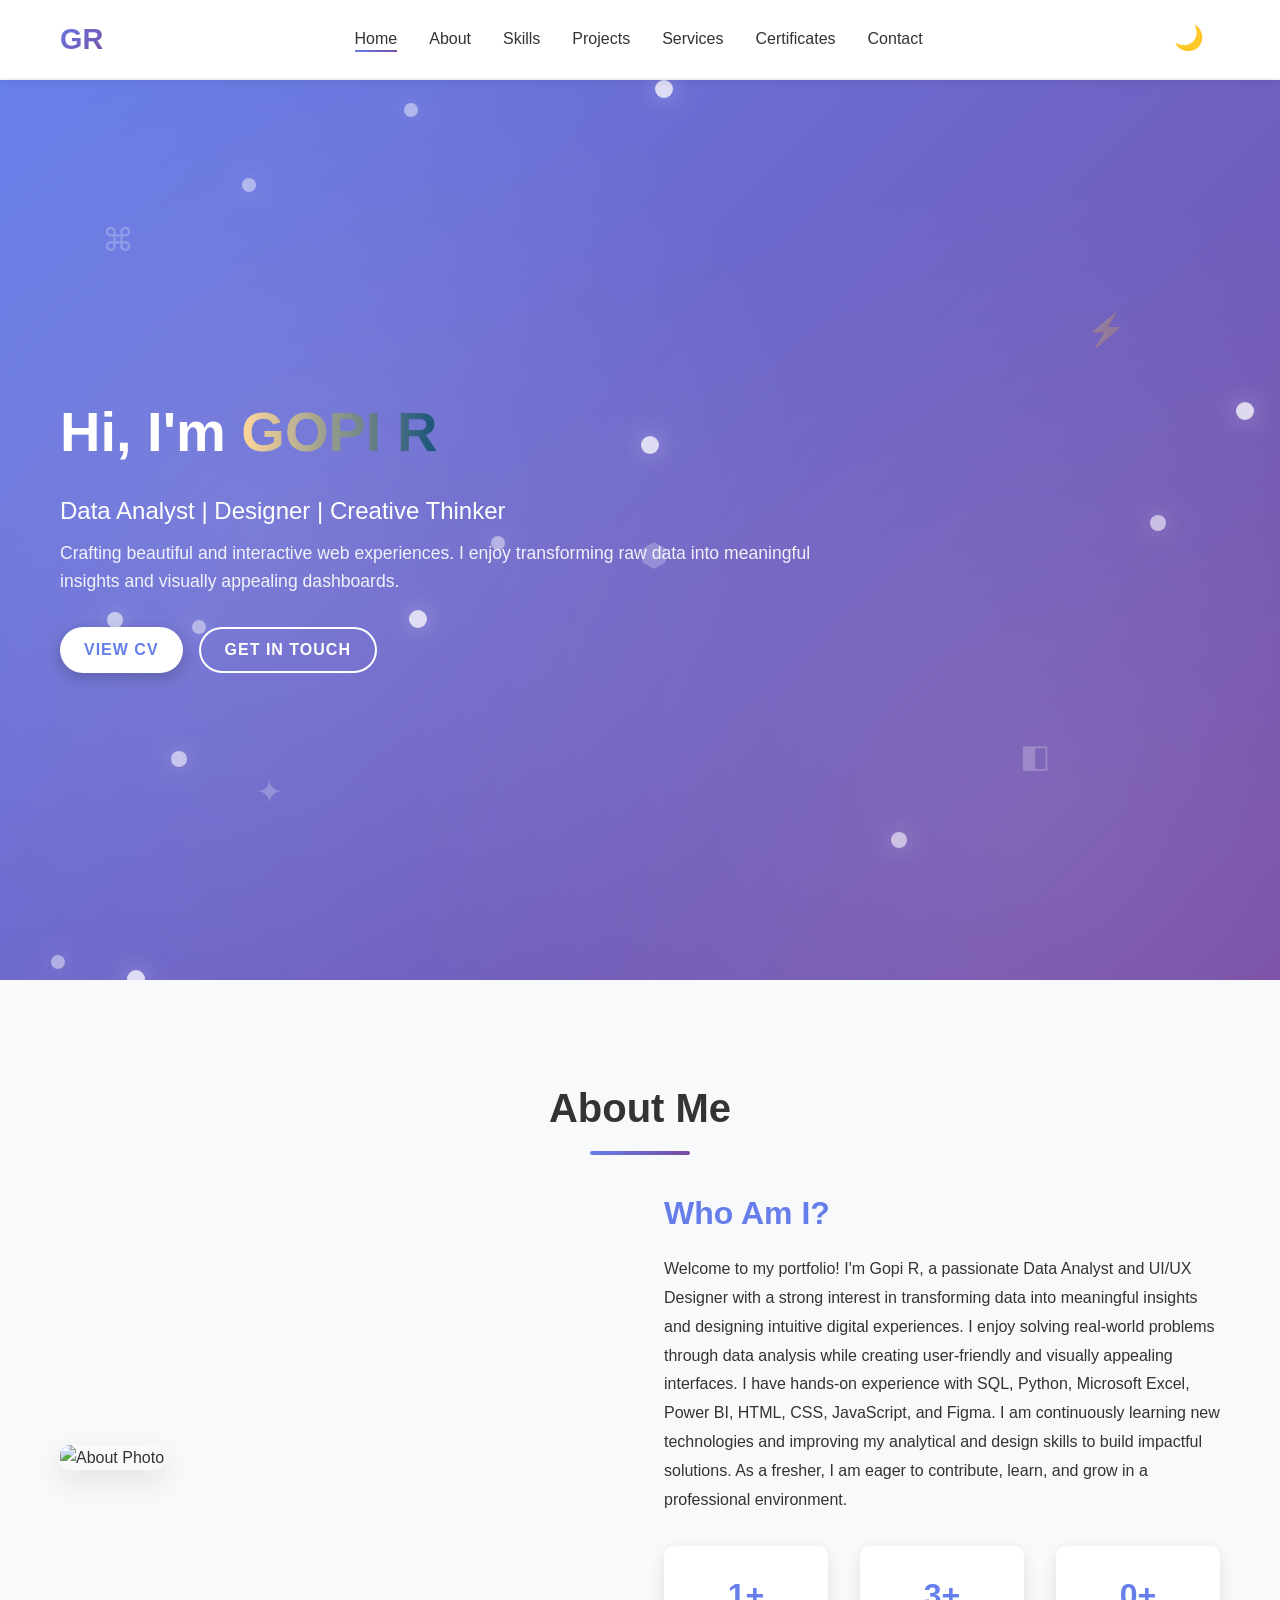
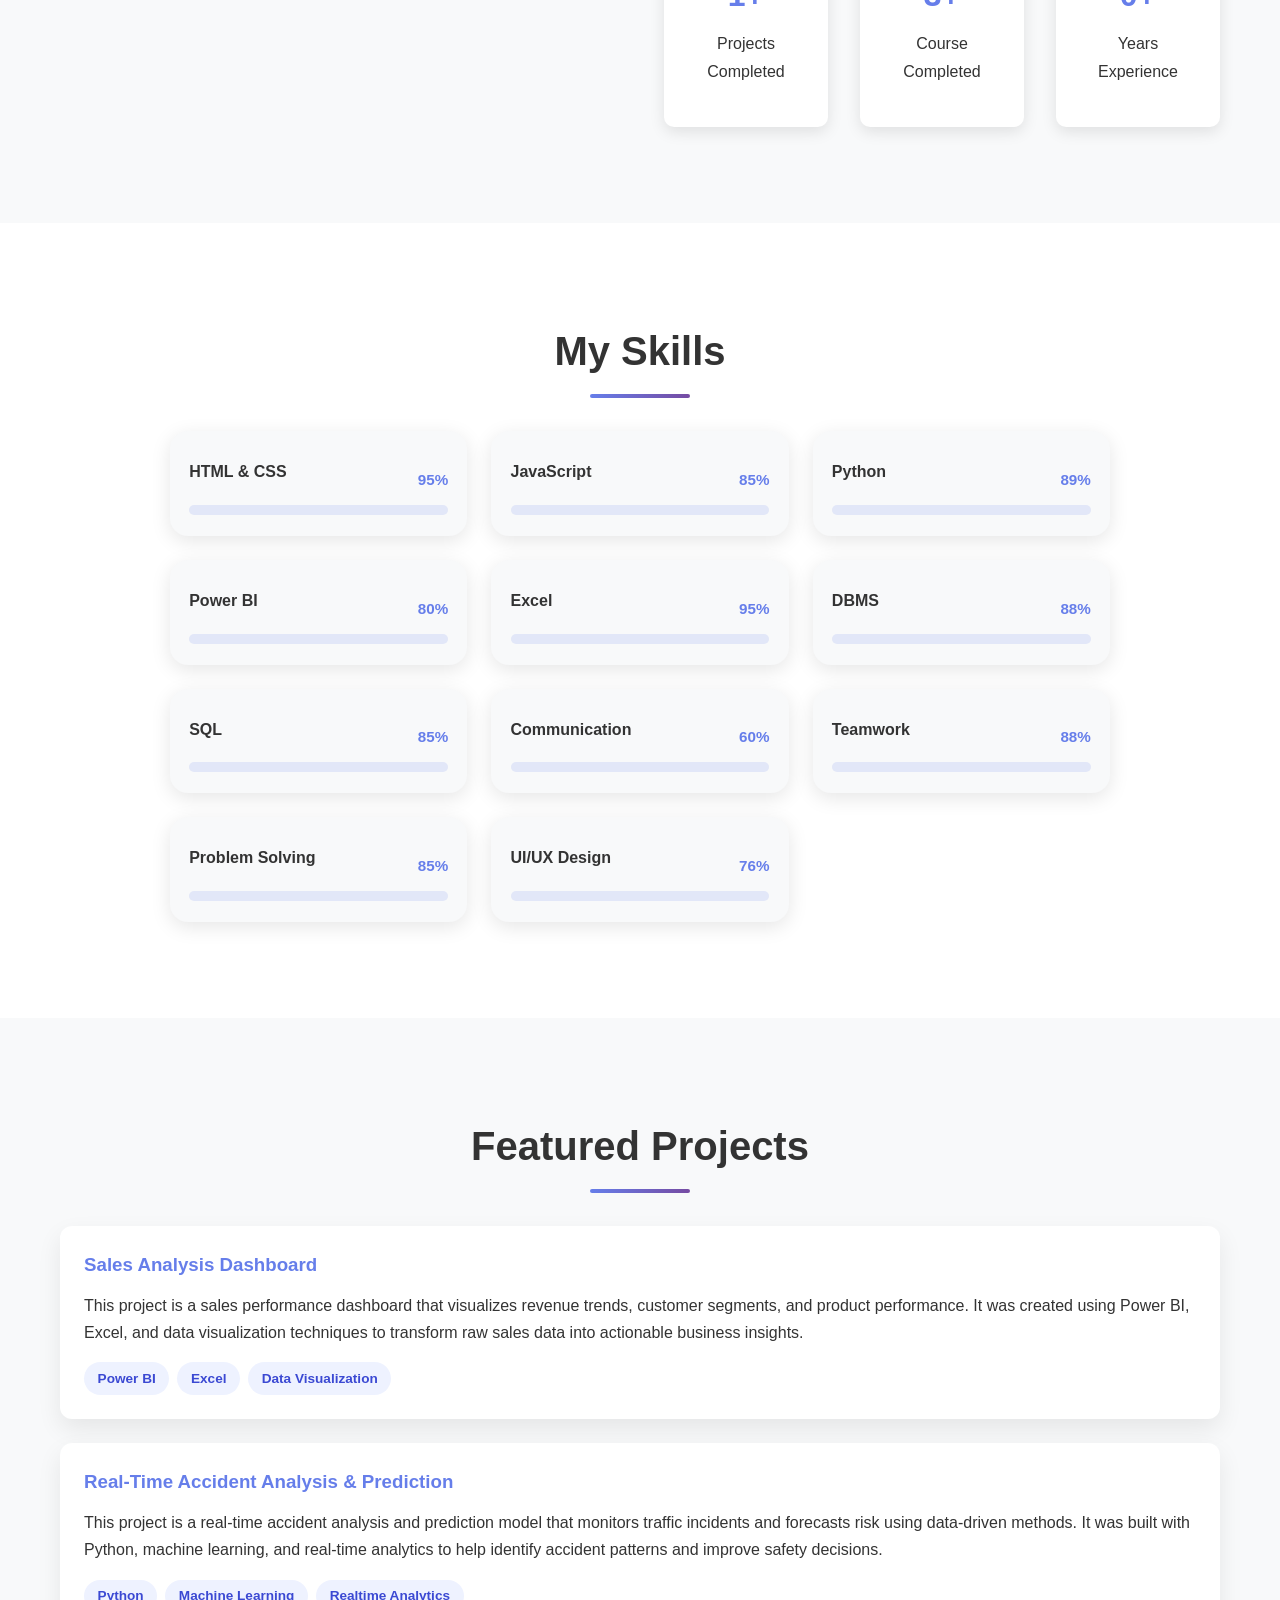
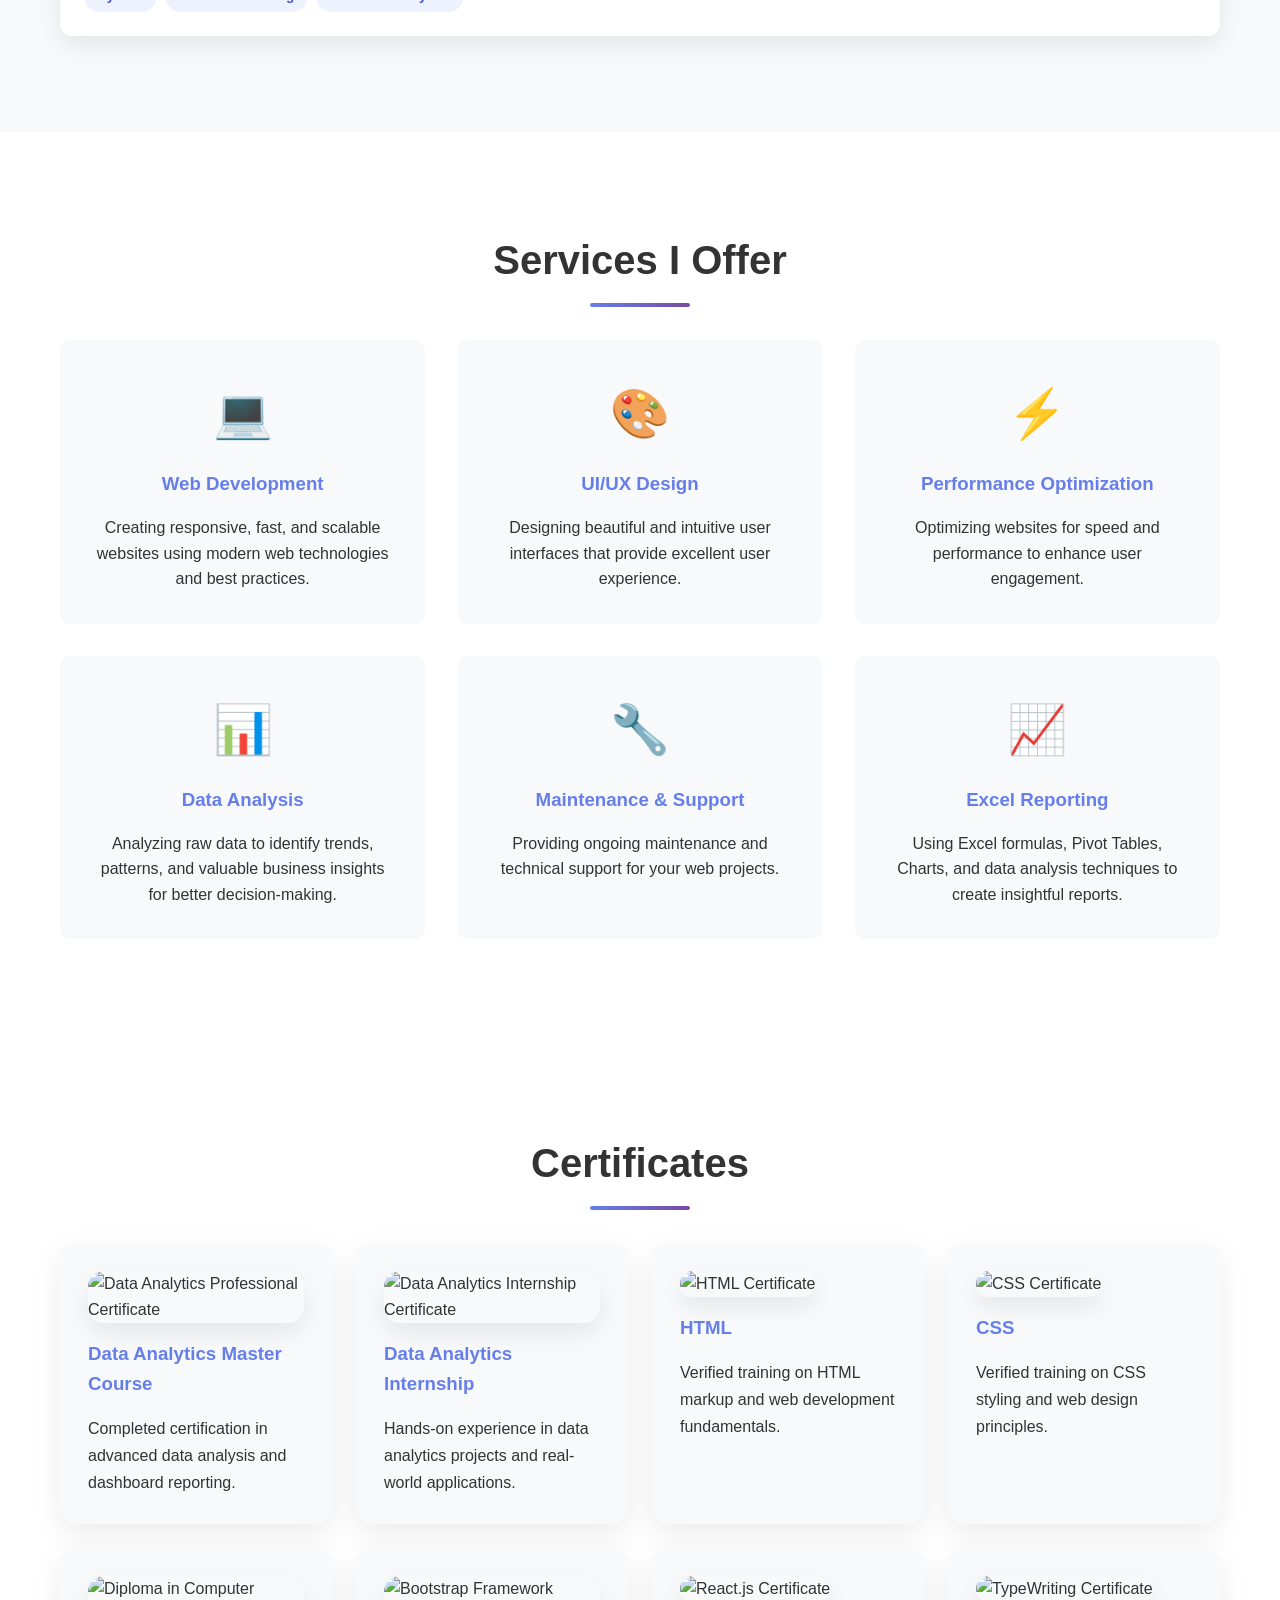
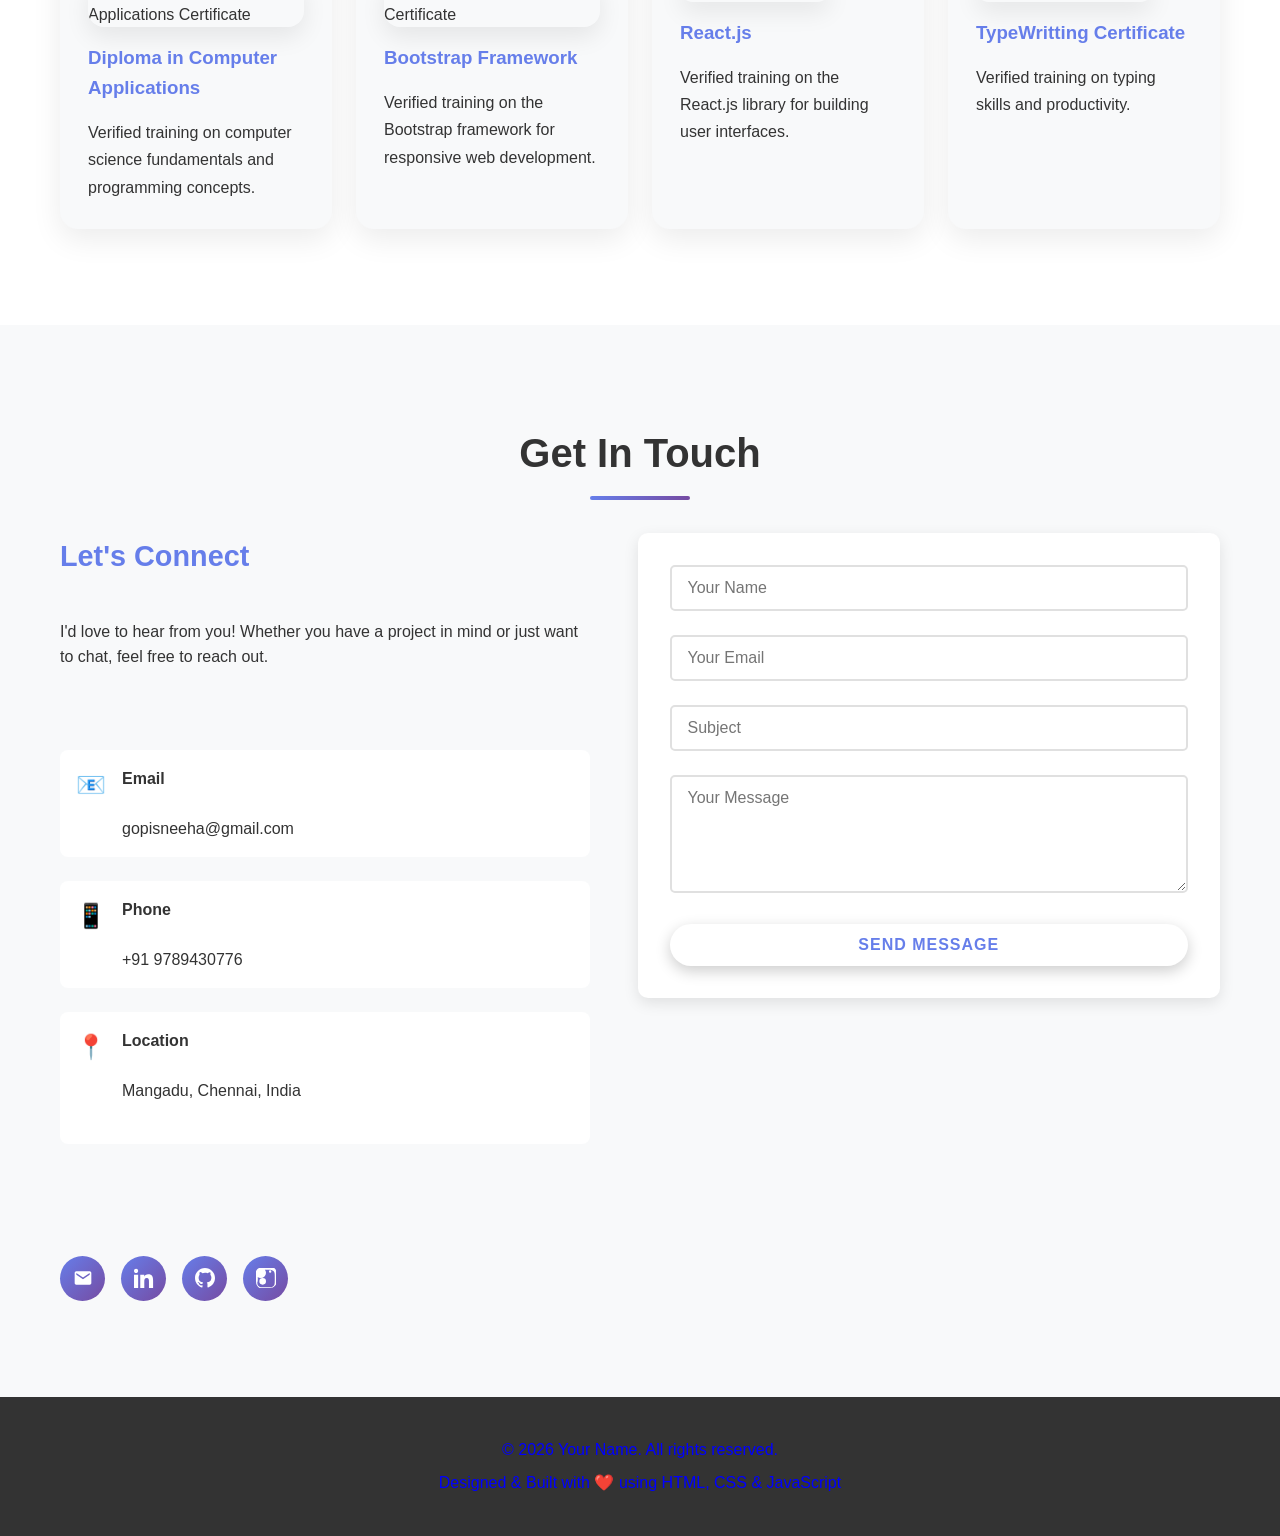
==== index.html @ 68f66afc "Add files via upload" ====
<!DOCTYPE html>
<html lang="en">
<head>
    <meta charset="UTF-8">
    <meta name="viewport" content="width=device-width, initial-scale=1.0">
    <title>My Portfolio</title>
    <link rel="stylesheet" href="style.css">
</head>
<body>
    <!-- Navigation Bar -->
    <nav class="navbar">
        <div class="container">
            <div class="nav-brand">GR</div>
            <ul class="nav-menu">
                <li><a href="#home" class="nav-link active">Home</a></li>
                <li><a href="#about" class="nav-link">About</a></li>
                <li><a href="#skills" class="nav-link">Skills</a></li>
                <li><a href="#projects" class="nav-link">Projects</a></li>
                <li><a href="#services" class="nav-link">Services</a></li>
                <li><a href="#certificates" class="nav-link">Certificates</a></li>
                <li><a href="#contact" class="nav-link">Contact</a></li>
            </ul>
            <div class="theme-toggle">
                <button id="themeBtn" class="theme-btn">🌙</button>
            </div>
            <div class="hamburger">
                <span></span>
                <span></span>
                <span></span>
            </div>
        </div>
    </nav>

    <!-- Hero Section -->
    <section id="home" class="hero">
        <div class="hero-visual" aria-hidden="true">
            <span class="bg-icon bg-icon-1">⌘</span>
            <span class="bg-icon bg-icon-2">⚡</span>
            <span class="bg-icon bg-icon-3">✦</span>
            <span class="bg-icon bg-icon-4">◧</span>
            <span class="bg-icon bg-icon-5">⬢</span>
        </div>
        <div class="container">
            <div class="hero-content">
                <div class="hero-text">
                    <h1 class="hero-title">Hi, I'm <span class="highlight">GOPI R</span></h1>
                    <p class="hero-subtitle">Data Analyst | Designer | Creative Thinker</p>
                    <p class="hero-description">Crafting beautiful and interactive web experiences. I enjoy transforming raw data into meaningful insights and visually appealing dashboards.</p>
                    <div class="hero-buttons">
                        <button id="viewCVBtn" class="btn btn-primary" onclick="showResumePanel()">View CV</button>
                        <button class="btn btn-secondary" onclick="scrollToSection('contact')">Get In Touch</button>
                    </div>
                </div>
            </div>
        </div>
    </section>

    <!-- CV Section -->
    <section id="cv" class="resume hidden">
        <div class="container">
            <h2 class="section-title">My Resume</h2>
            <div id="resumePanel" class="resume-panel hidden">
                <img id="resumeImage" class="resume-image hidden" alt="Resume Preview">
                <div id="resumeMessage" class="resume-message hidden"></div>
            </div>
        </div>
    </section>

    <!-- About Section -->
    <section id="about" class="about">
        <div class="container">
            <h2 class="section-title">About Me</h2>
            <div class="about-content">
                <div class="about-image">
                    <img src="C:\Users\GopiRamesh\OneDrive\Documents\mine.jpeg" alt="About Photo" class="about-img">
                </div>
                <div class="about-text">
                    <h3>Who Am I?</h3>
                    <p>Welcome to my portfolio! I'm Gopi R, a passionate Data Analyst and UI/UX Designer with a strong interest in transforming data into meaningful insights and designing intuitive digital experiences. I enjoy solving real-world problems through data analysis while creating user-friendly and visually appealing interfaces.

I have hands-on experience with SQL, Python, Microsoft Excel, Power BI, HTML, CSS, JavaScript, and Figma. I am continuously learning new technologies and improving my analytical and design skills to build impactful solutions. As a fresher, I am eager to contribute, learn, and grow in a professional environment.</p>
                    <div class="stats">
                        <div class="stat">
                            <h4 class="stat-number"><span class="counter">2</span>+</h4>
                            <p>Projects Completed</p>
                        </div>
                        <div class="stat">
                            <h4 class="stat-number"><span class="counter">5</span>+</h4>
                            <p>Course Completed</p>
                        </div>
                        <div class="stat">
                            <h4 class="stat-number"><span class="counter">0</span>+</h4>
                            <p>Years Experience</p>
                        </div>
                    </div>
                </div>
            </div>
        </div>
    </section>

    <!-- Skills Section -->
    <section id="skills" class="skills">
        <div class="container">
            <h2 class="section-title">My Skills</h2>
            <div class="skills-grid">
                <div class="skill-card" style="--skill-value: 95%;">
                    <div class="skill-info">
                        <h3>HTML & CSS</h3>
                        <span class="skill-score">95%</span>
                    </div>
                    <div class="skill-bar">
                        <span class="skill-fill"></span>
                    </div>
                </div>
                <div class="skill-card" style="--skill-value: 85%;">
                    <div class="skill-info">
                        <h3>JavaScript</h3>
                        <span class="skill-score">85%</span>
                    </div>
                    <div class="skill-bar">
                        <span class="skill-fill"></span>
                    </div>
                </div>
                <div class="skill-card" style="--skill-value: 89%;">
                    <div class="skill-info">
                        <h3>Python</h3>
                        <span class="skill-score">89%</span>
                    </div>
                    <div class="skill-bar">
                        <span class="skill-fill"></span>
                    </div>
                </div>
                <div class="skill-card" style="--skill-value: 80%;">
                    <div class="skill-info">
                        <h3>Power BI</h3>
                        <span class="skill-score">80%</span>
                    </div>
                    <div class="skill-bar">
                        <span class="skill-fill"></span>
                    </div>
                </div>
                <div class="skill-card" style="--skill-value: 95%;">
                    <div class="skill-info">
                        <h3>Excel</h3>
                        <span class="skill-score">95%</span>
                    </div>
                    <div class="skill-bar">
                        <span class="skill-fill"></span>
                    </div>
                </div>
                <div class="skill-card" style="--skill-value: 88%;">
                    <div class="skill-info">
                        <h3>DBMS</h3>
                        <span class="skill-score">88%</span>
                    </div>
                    <div class="skill-bar">
                        <span class="skill-fill"></span>
                    </div>
                </div>
                <div class="skill-card" style="--skill-value: 85%;">
                    <div class="skill-info">
                        <h3>SQL</h3>
                        <span class="skill-score">85%</span>
                    </div>
                    <div class="skill-bar">
                        <span class="skill-fill"></span>
                    </div>
                </div>
                <div class="skill-card" style="--skill-value: 60%;">
                    <div class="skill-info">
                        <h3>Communication</h3>
                        <span class="skill-score">60%</span>
                    </div>
                    <div class="skill-bar">
                        <span class="skill-fill"></span>
                    </div>
                </div>
                <div class="skill-card" style="--skill-value: 88%;">
                    <div class="skill-info">
                        <h3>Teamwork</h3>
                        <span class="skill-score">88%</span>
                    </div>
                    <div class="skill-bar">
                        <span class="skill-fill"></span>
                    </div>
                </div>
                <div class="skill-card" style="--skill-value: 85%;">
                    <div class="skill-info">
                        <h3>Problem Solving</h3>
                        <span class="skill-score">85%</span>
                    </div>
                    <div class="skill-bar">
                        <span class="skill-fill"></span>
                    </div>
                </div>
                <div class="skill-card" style="--skill-value: 76%;">
                    <div class="skill-info">
                        <h3>UI/UX Design</h3>
                        <span class="skill-score">76%</span>
                    </div>
                    <div class="skill-bar">
                        <span class="skill-fill"></span>
                    </div>
                </div>
            </div>
        </div>
    </section>

    <!-- Projects Section -->
    <section id="projects" class="projects">
        <div class="container">
            <h2 class="section-title">Featured Projects</h2>
            <div class="project-list">
                <div class="project-box">
                    <h3>Sales Analysis Dashboard</h3>
                    <p>This project is a sales performance dashboard that visualizes revenue trends, customer segments, and product performance. It was created using Power BI, Excel, and data visualization techniques to transform raw sales data into actionable business insights.</p>
                    <div class="project-tools">
                        <span class="tool-tag">Power BI</span>
                        <span class="tool-tag">Excel</span>
                        <span class="tool-tag">Data Visualization</span>
                    </div>
                </div>
                <div class="project-box">
                    <h3>Real-Time Accident Analysis & Prediction</h3>
                    <p>This project is a real-time accident analysis and prediction model that monitors traffic incidents and forecasts risk using data-driven methods. It was built with Python, machine learning, and real-time analytics to help identify accident patterns and improve safety decisions.</p>
                    <div class="project-tools">
                        <span class="tool-tag">Python</span>
                        <span class="tool-tag">Machine Learning</span>
                        <span class="tool-tag">Realtime Analytics</span>
                    </div>
                </div>
            </div>
        </div>
    </section>

    <!-- Services Section -->
    <section id="services" class="services">
        <div class="container">
            <h2 class="section-title">Services I Offer</h2>
            <div class="services-grid">
                <div class="service-card">
                    <div class="service-icon">💻</div>
                    <h3>Web Development</h3>
                    <p>Creating responsive, fast, and scalable websites using modern web technologies and best practices.</p>
                </div>
                <div class="service-card">
                    <div class="service-icon">🎨</div>
                    <h3>UI/UX Design</h3>
                    <p>Designing beautiful and intuitive user interfaces that provide excellent user experience.</p>
                </div>
                <div class="service-card">
                    <div class="service-icon">⚡</div>
                    <h3>Performance Optimization</h3>
                    <p>Optimizing websites for speed and performance to enhance user engagement.</p>
                </div>
                <div class="service-card">
                    <div class="service-icon">📊</div>
                    <h3>Data Analysis</h3>
                    <p>Analyzing raw data to identify trends, patterns, and valuable business insights for better decision-making.</p>
                </div>
                <div class="service-card">
                    <div class="service-icon">🔧</div>
                    <h3>Maintenance & Support</h3>
                    <p>Providing ongoing maintenance and technical support for your web projects.</p>
                </div>
                <div class="service-card">
                    <div class="service-icon">📈</div>
                    <h3>Excel Reporting</h3>
                    <p>Using Excel formulas, Pivot Tables, Charts, and data analysis techniques to create insightful reports.</p>
                </div>
            </div>
        </div>
    </section>

    <!-- Certificates Section -->
    <section id="certificates" class="certificates">
        <div class="container">
            <h2 class="section-title">Certificates</h2>
            <div class="certificates-grid">
                <div class="certificate-card">
                    <a class="certificate-link" href="C:\Users\GopiRamesh\OneDrive\Documents\da certificate.jpeg" target="_blank" rel="noopener noreferrer">
                        <img src="C:\Users\GopiRamesh\OneDrive\Documents\da certificate.jpeg" alt="Data Analytics Professional Certificate" class="certificate-image">
                        <h3>Data Analytics Master Course</h3>
                    </a>
                    <p>Completed certification in advanced data analysis and dashboard reporting.</p>
                </div>
                <div class="certificate-card">
                    <a class="certificate-link" href="C:\Users\GopiRamesh\OneDrive\Documents\internship certificate.jpeg" target="_blank" rel="noopener noreferrer">
                        <img src="C:\Users\GopiRamesh\OneDrive\Documents\internship certificate.jpeg" alt="Data Analytics Internship Certificate" class="certificate-image">
                        <h3>Data Analytics Internship</h3>
                    </a>
                    <p>Hands-on experience in data analytics projects and real-world applications.</p>
                </div>
                <div class="certificate-card">
                    <a class="certificate-link" href="C:\Users\GopiRamesh\OneDrive\Documents\html certificate.jpeg" target="_blank" rel="noopener noreferrer">
                        <img src="C:\Users\GopiRamesh\OneDrive\Documents\html certificate.jpeg" alt="HTML Certificate" class="certificate-image">
                        <h3>HTML</h3>
                    </a>
                    <p>Verified training on HTML markup and web development fundamentals.</p>
                </div>
                <div class="certificate-card">
                    <a class="certificate-link" href="C:\Users\GopiRamesh\OneDrive\Documents\css certificate.jpeg" target="_blank" rel="noopener noreferrer">
                        <img src="C:\Users\GopiRamesh\OneDrive\Documents\css certificate.jpeg" alt="CSS Certificate" class="certificate-image">
                        <h3>CSS</h3>
                    </a>
                    <p>Verified training on CSS styling and web design principles.</p>
                </div>
                <div class="certificate-card">
                    <a class="certificate-link" href="C:\Users\GopiRamesh\OneDrive\Documents\csc certificate.jpeg" target="_blank" rel="noopener noreferrer">
                        <img src="C:\Users\GopiRamesh\OneDrive\Documents\csc certificate.jpeg" alt="Diploma in Computer Applications Certificate" class="certificate-image">
                        <h3>Diploma in Computer Applications</h3>
                    </a>
                    <p>Verified training on computer science fundamentals and programming concepts.</p>
                </div>
                <div class="certificate-card">
                    <a class="certificate-link" href="C:\Users\GopiRamesh\OneDrive\Documents\bf certificate.jpeg" target="_blank" rel="noopener noreferrer">
                        <img src="C:\Users\GopiRamesh\OneDrive\Documents\bf certificate.jpeg" alt="Bootstrap Framework Certificate" class="certificate-image">
                        <h3>Bootstrap Framework</h3>
                    </a>
                    <p>Verified training on the Bootstrap framework for responsive web development.</p>
                </div>
                <div class="certificate-card">
                    <a class="certificate-link" href="C:\Users\GopiRamesh\OneDrive\Documents\rjs certificate.jpeg" target="_blank" rel="noopener noreferrer">
                        <img src="C:\Users\GopiRamesh\OneDrive\Documents\rjs certificate.jpeg" alt="React.js Certificate" class="certificate-image">
                        <h3>React.js</h3>
                    </a>
                    <p>Verified training on the React.js library for building user interfaces.</p>
                </div>
                <div class="certificate-card">
                    <a class="certificate-link" href="file:///C:/Users/GopiRamesh/OneDrive/Documents/ty%20certificate.jpeg" target="_blank" rel="noopener noreferrer">
                        <img src="C:\Users\GopiRamesh\OneDrive\Documents\ty certificate.jpeg" alt="TypeWriting Certificate" class="certificate-image">
                        <h3>TypeWritting Certificate</h3>
                    </a>
                    <p>Verified training on typing skills and productivity.</p>
                </div>
            </div>
        </div>
    </section>

    <!-- Contact Section -->
    <section id="contact" class="contact">
        <div class="container">
            <h2 class="section-title">Get In Touch</h2>
            <div class="contact-content">
                <div class="contact-info">
                    <h3>Let's Connect</h3>
                    <p>I'd love to hear from you! Whether you have a project in mind or just want to chat, feel free to reach out.</p>
                    <div class="contact-details">
                        <div class="contact-item">
                            <span class="contact-icon">📧</span>
                            <div>
                                <p class="contact-label">Email</p>
                                <a href="mailto:your.email@gmail.com">gopisneeha@gmail.com</a>
                            </div>
                        </div>
                        <div class="contact-item">
                            <span class="contact-icon">📱</span>
                            <div>
                                <p class="contact-label">Phone</p>
                                <a href="tel:+919789430776">+91 9789430776</a>
                            </div>
                        </div>
                        <div class="contact-item">
                            <span class="contact-icon">📍</span>
                            <div>
                                <p class="contact-label">Location</p>
                                <p>Mangadu, Chennai, India</p>
                            </div>
                        </div>
                    </div>
                    <div class="social-links">
                        <a href="mailto:gopisneeha@gmail.com" class="social-link" title="Email">
                            <svg viewBox="0 0 24 24" width="20" height="20" fill="currentColor" aria-hidden="true">
                                <path d="M20 4H4C2.9 4 2 4.9 2 6v12c0 1.1.9 2 2 2h16c1.1 0 2-.9 2-2V6c0-1.1-.9-2-2-2zm0 4.2l-8 5.3-8-5.3V6l8 5.3L20 6v2.2z"/>
                            </svg>
                        </a>
                        <a href="https://www.linkedin.com/in/Gopi R" target="_blank" rel="noopener noreferrer" class="social-link" title="LinkedIn">
                            <svg viewBox="0 0 24 24" width="20" height="20" fill="currentColor" aria-hidden="true">
                                <path d="M4.98 3.5C4.98 4.88 3.88 6 2.5 6S0 4.88 0 3.5 1.12 1 2.5 1s2.48 1.12 2.48 2.5zM.02 8h4.96V24H.02V8zm7.49 0h4.75v2.18h.07c.66-1.25 2.27-2.57 4.67-2.57 4.99 0 5.91 3.28 5.91 7.55V24h-4.96v-7.8c0-1.86-.03-4.26-2.6-4.26-2.6 0-3 2.03-3 4.13V24H7.51V8z"/>
                            </svg>
                        </a>
                        <a href="https://github.com/Gopi312006" target="_blank" rel="noopener noreferrer" class="social-link" title="GitHub">
                            <svg viewBox="0 0 24 24" width="20" height="20" fill="currentColor" aria-hidden="true">
                                <path d="M12 0C5.37 0 0 5.37 0 12c0 5.3 3.438 9.8 8.205 11.385.6.11.82-.26.82-.577 0-.286-.01-1.04-.015-2.04-3.338.724-4.042-1.61-4.042-1.61-.546-1.385-1.333-1.754-1.333-1.754-1.09-.745.082-.73.082-.73 1.205.085 1.84 1.236 1.84 1.236 1.07 1.835 2.806 1.305 3.492.998.108-.775.42-1.305.763-1.605-2.665-.305-5.467-1.335-5.467-5.93 0-1.31.467-2.38 1.235-3.22-.125-.305-.535-1.53.115-3.185 0 0 1.005-.322 3.295 1.23A11.48 11.48 0 0112 5.8c1.02.005 2.045.14 3.005.41 2.285-1.555 3.29-1.23 3.29-1.23.655 1.655.245 2.88.12 3.185.77.84 1.235 1.91 1.235 3.22 0 4.61-2.805 5.625-5.475 5.92.43.37.815 1.095.815 2.21 0 1.595-.015 2.88-.015 3.27 0 .32.21.695.825.575C20.565 21.795 24 17.295 24 12c0-6.63-5.37-12-12-12z"/>
                            </svg>
                        </a>
                        <a href="https://www.instagram.com/SilentNova_31" target="_blank" rel="noopener noreferrer" class="social-link" title="Instagram">
                            <svg viewBox="0 0 24 24" width="20" height="20" fill="currentColor" aria-hidden="true">
                                <path d="M12 2.163c3.204 0 3.584.012 4.85.07 1.17.055 1.97.24 2.428.403a4.92 4.92 0 011.675 1.092 4.92 4.92 0 011.093 1.675c.163.458.348 1.258.403 2.428.058 1.266.07 1.646.07 4.85s-.012 3.584-.07 4.85c-.055 1.17-.24 1.97-.403 2.428a4.92 4.92 0 01-1.092 1.675 4.92 4.92 0 01-1.675 1.093c-.458.163-1.258.348-2.428.403-1.266.058-1.646.07-4.85.07s-3.584-.012-4.85-.07c-1.17-.055-1.97-.24-2.428-.403a4.92 4.92 0 01-1.675-1.092 4.92 4.92 0 01-1.093-1.675c-.163-.458-.348-1.258-.403-2.428C2.175 15.747 2.163 15.367 2.163 12s.012-3.584.07-4.85c.055-1.17.24-1.97.403-2.428a4.92 4.92 0 011.092-1.675 4.92 4.92 0 011.675-1.093c.458-.163 1.258-.348 2.428-.403C8.417 2.175 8.797 2.163 12 2.163zm0-2.163C8.735 0 8.332.012 7.053.07 5.772.127 4.7.317 3.803.707 2.902 1.096 2.14 1.673 1.467 2.347.793 3.02.216 3.782-.174 4.683c-.39.897-.58 1.969-.637 3.25C-.012 8.332 0 8.735 0 12s.012 3.668.07 4.947c.057 1.281.247 2.353.637 3.25.39.901.967 1.663 1.64 2.336.673.673 1.435 1.25 2.336 1.64.897.39 1.969.58 3.25.637C8.332 23.988 8.735 24 12 24s3.668-.012 4.947-.07c1.281-.057 2.353-.247 3.25-.637.901-.39 1.663-.967 2.336-1.64.673-.673 1.25-1.435 1.64-2.336.39-.897.58-1.969.637-3.25.058-1.279.07-1.682.07-4.947s-.012-3.668-.07-4.947c-.057-1.281-.247-2.353-.637-3.25-.39-.901-.967-1.663-1.64-2.336-.673-.673-1.435-1.25-2.336-1.64C19.3.317 18.228.127 16.947.07 15.668.012 15.265 0 12 0zM12 5.838A6.162 6.162 0 105.838 12 6.169 6.169 0 0012 5.838zm0 10.163A3.998 3.998 0 118 12a3.998 3.998 0 014 4zm6.406-11.845a1.44 1.44 0 11-2.88 0 1.44 1.44 0 012.88 0z"/>
                            </svg>
                        </a>
                    </div>
                </div>

                <form class="contact-form" id="contactForm">
                    <div class="form-group">
                        <input type="text" id="name" placeholder="Your Name" required>
                        <span class="form-error" id="nameError"></span>
                    </div>
                    <div class="form-group">
                        <input type="email" id="email" placeholder="Your Email" required>
                        <span class="form-error" id="emailError"></span>
                    </div>
                    <div class="form-group">
                        <input type="text" id="subject" placeholder="Subject" required>
                        <span class="form-error" id="subjectError"></span>
                    </div>
                    <div class="form-group">
                        <textarea id="message" placeholder="Your Message" rows="5" required></textarea>
                        <span class="form-error" id="messageError"></span>
                    </div>
                    <button type="submit" class="btn btn-primary">Send Message</button>
                </form>
            </div>
        </div>
    </section>

    <!-- Footer -->
    <footer class="footer">
        <div class="container" style="color: blue;">
            <p>&copy; 2026 Gopi R. All rights reserved.</p>
            <p>Designed & Built with ❤️ using HTML, CSS & JavaScript</p>
        </div>
    </footer>

    <script src="index.js"></script>
</body>
</html>
---- style.css ----
:root {
    --primary-color: #667eea;
    --secondary-color: #764ba2;
    --text-color: #333;
    --text-inverse: #ffffff;
    --text-inverse-soft: rgba(255, 255, 255, 0.9);
    --bg-color: #ffffff;
    --light-bg: #f8f9fa;
    --card-bg: #ffffff;
    --border-color: #e0e0e0;
    --success-color: #4caf50;
    --error-color: #f44336;
    --transition: all 0.3s ease;
}

body.dark-mode {
    --primary-color: #667eea;
    --secondary-color: #764ba2;
    --text-color: #f0f0f0;
    --text-inverse: #ffffff;
    --text-inverse-soft: rgba(255, 255, 255, 0.9);
    --bg-color: #1a1a2e;
    --light-bg: #16213e;
    --card-bg: #16213e;
    --border-color: #444;
}

* {
    margin: 0;
    padding: 0;
    box-sizing: border-box;
}

html {
    scroll-behavior: smooth;
}

body {
    font-family: 'Segoe UI', Tahoma, Geneva, Verdana, sans-serif;
    color: var(--text-color);
    background-color: var(--bg-color);
    line-height: 1.6;
    transition: var(--transition);
}

.container {
    max-width: 1200px;
    margin: 0 auto;
    padding: 0 20px;
}

/* NAVBAR STYLES */
.navbar {
    position: fixed;
    top: 0;
    width: 100%;
    background: rgba(255, 255, 255, 0.95);
    backdrop-filter: blur(10px);
    z-index: 1000;
    padding: 1rem 0;
    box-shadow: 0 2px 10px rgba(0, 0, 0, 0.1);
    transition: var(--transition);
}

body.dark-mode .navbar {
    background: rgba(26, 26, 46, 0.95);
}

.navbar .container {
    display: flex;
    justify-content: space-between;
    align-items: center;
}

.nav-brand {
    font-size: 1.8rem;
    font-weight: bold;
    background: linear-gradient(135deg, var(--primary-color), var(--secondary-color));
    -webkit-background-clip: text;
    -webkit-text-fill-color: transparent;
    background-clip: text;
}

.nav-menu {
    display: flex;
    list-style: none;
    gap: 2rem;
    align-items: center;
    margin-left: auto;
}

.nav-link {
    text-decoration: none;
    color: var(--text-color);
    font-weight: 500;
    position: relative;
    transition: var(--transition);
}

.nav-link::after {
    content: '';
    position: absolute;
    bottom: -5px;
    left: 0;
    width: 0;
    height: 2px;
    background: linear-gradient(90deg, var(--primary-color), var(--secondary-color));
    transition: width 0.3s;
}

.nav-link:hover::after,
.nav-link.active::after {
    width: 100%;
}

.theme-toggle {
    margin-left: auto;
    margin-right: 1rem;
}

.theme-btn {
    background: none;
    border: none;
    font-size: 1.5rem;
    cursor: pointer;
    transition: var(--transition);
}

.theme-btn:hover {
    transform: rotate(20deg);
}

.hamburger {
    display: none;
    flex-direction: column;
    cursor: pointer;
}

.hamburger span {
    width: 25px;
    height: 3px;
    background: var(--text-color);
    margin: 5px 0;
    border-radius: 3px;
    transition: var(--transition);
}

/* HERO SECTION - Interactive Design #1: Gradient Background Animation */
.hero {
    margin-top: 80px;
    min-height: 100vh;
    display: flex;
    align-items: center;
    padding: 2rem 0;
    background: linear-gradient(135deg, #667eea 0%, #764ba2 100%);
    position: relative;
    overflow: hidden;
}

.hero::before {
    content: '';
    position: absolute;
    top: 0;
    left: 0;
    width: 100%;
    height: 100%;
    background: 
        radial-gradient(circle at 20% 50%, rgba(255, 255, 255, 0.1) 0%, transparent 50%),
        radial-gradient(circle at 80% 80%, rgba(255, 255, 255, 0.1) 0%, transparent 50%);
    animation: gradientShift 15s ease infinite;
}

.hero-visual {
    position: absolute;
    inset: 0;
    pointer-events: none;
    overflow: hidden;
    z-index: 0;
}

.bg-icon {
    position: absolute;
    display: inline-block;
    font-size: 2rem;
    color: rgba(255, 255, 255, 0.24);
    animation: driftIcon 10s ease-in-out infinite;
    user-select: none;
}

.bg-icon-1 { top: 15%; left: 8%; animation-delay: 0s; }
.bg-icon-2 { top: 25%; right: 12%; animation-delay: 1.5s; }
.bg-icon-3 { bottom: 18%; left: 20%; animation-delay: 2.5s; }
.bg-icon-4 { bottom: 22%; right: 18%; animation-delay: 3.5s; }
.bg-icon-5 { top: 50%; left: 50%; animation-delay: 4.5s; }

.hero-dot {
    position: absolute;
    width: 16px;
    height: 16px;
    border-radius: 50%;
    background: rgba(255, 255, 255, 0.85);
    box-shadow: 0 0 25px rgba(255, 255, 255, 0.45);
    opacity: 0.7;
    mix-blend-mode: screen;
    animation: floatDots 10s ease-in-out infinite;
    transition: transform 0.2s ease;
}

.hero-dot:nth-child(odd) {
    width: 14px;
    height: 14px;
    opacity: 0.55;
}

.hero-dot:nth-child(3n) {
    width: 18px;
    height: 18px;
    opacity: 0.9;
}

@keyframes floatDots {
    0%, 100% {
        transform: translateY(0);
    }
    50% {
        transform: translateY(-10px);
    }
}

@keyframes gradientShift {
    0%, 100% {
        transform: translate(0, 0);
    }
    50% {
        transform: translate(30px, 30px);
    }
}

@keyframes driftIcon {
    0%, 100% {
        transform: translate3d(0, 0, 0) rotate(0deg);
        opacity: 0.35;
    }
    50% {
        transform: translate3d(18px, -20px, 0) rotate(8deg);
        opacity: 0.7;
    }
}

.hero .container {
    display: grid;
    grid-template-columns: 1.4fr 0.6fr;
    gap: 3rem;
    align-items: center;
    position: relative;
    z-index: 1;
}

.hero-text {
    color: var(--text-inverse);
    order: 1;
    justify-self: start;
}

.hero-image {
    position: relative;
    animation: float 6s ease-in-out infinite;
    order: 2;
    justify-self: end;
    margin-left: auto;
}

.hero-title {
    font-size: 3.5rem;
    margin-bottom: 1rem;
    animation: slideInUp 1s ease;
}

.hero-title .highlight {
    background: linear-gradient(90deg, #ffd89b, #19547b);
    -webkit-background-clip: text;
    -webkit-text-fill-color: transparent;
    background-clip: text;
    animation: textGlow 3s ease infinite;
}

@keyframes slideInUp {
    from {
        opacity: 0;
        transform: translateY(30px);
    }
    to {
        opacity: 1;
        transform: translateY(0);
    }
}

@keyframes textGlow {
    0%, 100% {
        filter: drop-shadow(0 0 5px rgba(255, 255, 255, 0.5));
    }
    50% {
        filter: drop-shadow(0 0 20px rgba(255, 255, 255, 0.8));
    }
}


.hero-subtitle {
    font-size: 1.5rem;
    margin-bottom: 0.5rem;
    animation: slideInUp 1.2s ease;
}

.hero-description {
    font-size: 1.1rem;
    margin-bottom: 2rem;
    opacity: 0.9;
    animation: slideInUp 1.4s ease;
}

.hero-buttons {
    display: flex;
    gap: 1rem;
    flex-wrap: wrap;
    animation: slideInUp 1.6s ease;
}

.skill-score {
    margin-top: 1rem;
    font-size: 1rem;
    font-weight: 700;
    color: var(--text-inverse-soft);
}

.btn {
    padding: 0.75rem 1.5rem;
    border: none;
    border-radius: 50px;
    font-size: 1rem;
    font-weight: 600;
    cursor: pointer;
    transition: var(--transition);
    text-transform: uppercase;
    letter-spacing: 1px;
}

.btn-primary {
    background: white;
    color: #667eea;
    box-shadow: 0 5px 15px rgba(0, 0, 0, 0.2);
}

.btn-primary:hover {
    transform: translateY(-3px);
    box-shadow: 0 8px 20px rgba(0, 0, 0, 0.3);
}

.btn-secondary {
    background: transparent;
    color: var(--text-inverse);
    border: 2px solid var(--text-inverse);
}

.btn-secondary:hover {
    background: white;
    color: #667eea;
}

.hidden {
    display: none !important;
}

.resume {
    background: var(--light-bg);
}

.resume-panel {
    background: white;
    padding: 2rem;
    border-radius: 20px;
    box-shadow: 0 18px 40px rgba(0, 0, 0, 0.08);
    margin-bottom: 1.5rem;
    overflow-x: auto;
    text-align: center;
}

body.dark-mode .resume-panel {
    background: #16213e;
}

.resume-image {
    max-width: 760px;
    width: 100%;
    height: auto;
    border-radius: 16px;
    display: block;
    margin: 0 auto 1.5rem;
    box-shadow: 0 15px 35px rgba(0, 0, 0, 0.12);
}

.resume-actions {
    margin-bottom: 1.5rem;
    display: flex;
    justify-content: center;
}

.resume-message {
    padding: 2rem;
    border-radius: 18px;
    background: var(--light-bg);
    color: var(--text-color);
    font-size: 1rem;
    line-height: 1.7;
}

.cv-note {
    margin-bottom: 1.5rem;
    font-size: 1rem;
    color: var(--text-color);
}

.resume-message {
    padding: 2rem;
    border-radius: 18px;
    background: var(--light-bg);
    color: var(--text-color);
    font-size: 1rem;
    line-height: 1.7;
}

.resume-actions {
    display: flex;
    gap: 1rem;
    flex-wrap: wrap;
    align-items: center;
}

@media (max-width: 768px) {
    .resume-actions {
        flex-direction: column;
        align-items: stretch;
    }
}

.hero-image {
    position: relative;
    animation: float 6s ease-in-out infinite;
    order: 2;
    justify-self: end;
}

.hero-text {
    justify-self: start;
}

.hero-image:hover .hero-icon {
    transform: translateY(-6px) scale(1.05);
}

@keyframes float {
    0%, 100% {
        transform: translateY(0px);
    }
    50% {
        transform: translateY(-20px);
    }
}

.image-container {
    position: relative;
    width: 300px;
    height: 300px;
    margin: auto;
}

.profile-img {
    width: 100%;
    height: 100%;
    border-radius: 20px;
    object-fit: cover;
    box-shadow: 0 20px 60px rgba(0, 0, 0, 0.3);
}

.hero-icons {
    position: absolute;
    bottom: -20px;
    left: 50%;
    transform: translateX(-50%);
    display: flex;
    gap: 0.8rem;
    flex-wrap: wrap;
    justify-content: center;
    width: calc(100% + 40px);
    padding: 0 10px;
}

.hero-icon {
    width: 48px;
    height: 48px;
    display: inline-flex;
    align-items: center;
    justify-content: center;
    border-radius: 50%;
    background: rgba(255, 255, 255, 0.95);
    box-shadow: 0 10px 25px rgba(0, 0, 0, 0.12);
    font-size: 1.1rem;
    transition: var(--transition);
    cursor: default;
}

.hero-shapes {
    position: absolute;
    inset: 0;
    pointer-events: none;
}

.hero-shape {
    position: absolute;
    border-radius: 50%;
    border: 2px dashed rgba(255, 255, 255, 0.25);
    filter: blur(0.5px);
    animation: drift 10s ease-in-out infinite;
}

.hero-shape.shape-1 {
    width: 120px;
    height: 120px;
    top: 10%;
    right: 10%;
    animation-duration: 12s;
}

.hero-shape.shape-2 {
    width: 90px;
    height: 90px;
    bottom: 20%;
    left: 5%;
    animation-duration: 8s;
}

.hero-shape.shape-3 {
    width: 70px;
    height: 70px;
    top: 35%;
    left: 15%;
    animation-duration: 14s;
}

@keyframes drift {
    0%, 100% {
        transform: translate(0, 0);
    }
    50% {
        transform: translate(12px, -12px);
    }
}

@media (max-width: 768px) {
    .hero .container {
        grid-template-columns: 1fr;
    }

    .hero-title {
        font-size: 2rem;
    }

    .hero-image {
        margin-top: 2rem;
    }

    .image-container {
        width: 250px;
        height: 250px;
    }

    .image-border {
        width: 290px;
        height: 290px;
    }
}

@keyframes rotateBorder {
    0% {
        transform: rotate(0deg);
    }
    100% {
        transform: rotate(360deg);
    }
}

/* SECTION STYLES */
section {
    padding: 6rem 0;
}

.section-title {
    text-align: center;
    font-size: 2.5rem;
    margin-bottom: 3rem;
    position: relative;
    display: inline-block;
    width: 100%;
}

.section-title::after {
    content: '';
    position: absolute;
    bottom: -15px;
    left: 50%;
    transform: translateX(-50%);
    width: 100px;
    height: 4px;
    background: linear-gradient(90deg, var(--primary-color), var(--secondary-color));
    border-radius: 2px;
}

/* ABOUT SECTION */
.about {
    background: var(--light-bg);
}

.about-content {
    display: grid;
    grid-template-columns: 1fr 1fr;
    gap: 3rem;
    align-items: center;
}

.about-img {
    width: 70%;
    border-radius: 10px;
    box-shadow: 0 10px 30px rgba(0, 0, 0, 0.1);
    animation: slideInLeft 0.8s ease;
}

@keyframes slideInLeft {
    from {
        opacity: 0;
        transform: translateX(-50px);
    }
    to {
        opacity: 1;
        transform: translateX(0);
    }
}

.about-text {
    animation: slideInRight 0.8s ease;
}

@keyframes slideInRight {
    from {
        opacity: 0;
        transform: translateX(50px);
    }
    to {
        opacity: 1;
        transform: translateX(0);
    }
}

.about-text h3 {
    font-size: 2rem;
    margin-bottom: 1rem;
    color: var(--primary-color);
}

.about-text p {
    margin-bottom: 1rem;
    line-height: 1.8;
    color: var(--text-color);
}

.stats {
    display: grid;
    grid-template-columns: repeat(3, 1fr);
    gap: 2rem;
    margin-top: 2rem;
}

.stat {
    text-align: center;
    padding: 1.5rem;
    background: white;
    border-radius: 10px;
    box-shadow: 0 5px 15px rgba(0, 0, 0, 0.1);
    transition: var(--transition);
}

body.dark-mode .stat {
    background: #16213e;
}

.stat:hover {
    transform: translateY(-5px);
    box-shadow: 0 10px 25px rgba(102, 126, 234, 0.2);
}

.stat-number {
    font-size: 2rem;
    color: var(--primary-color);
    margin-bottom: 0.5rem;
}

/* Interactive Design #2: Animated Skill Cards */
.skills {
    background: var(--bg-color);
}

.skills .container {
    max-width: 980px;
    margin: 0 auto;
}

.skills-grid {
    display: grid;
    grid-template-columns: repeat(auto-fit, minmax(220px, 1fr));
    gap: 1.5rem;
}

.skill-card {
    background: var(--light-bg);
    padding: 1.3rem 1.2rem;
    border-radius: 18px;
    box-shadow: 0 5px 20px rgba(0, 0, 0, 0.1);
    transition: var(--transition);
    display: flex;
    flex-direction: column;
    gap: 0.8rem;
    overflow: hidden;
}

.skill-card:hover,
.skill-card:focus-within {
    transform: translateY(-5px);
    box-shadow: 0 12px 30px rgba(102, 126, 234, 0.18);
}

.skill-info {
    display: flex;
    align-items: center;
    justify-content: space-between;
    gap: 0.8rem;
}

.skill-card h3 {
    margin: 0;
    color: var(--text-color);
    font-size: 1rem;
}

.skill-score {
    font-size: 0.95rem;
    font-weight: 700;
    color: var(--primary-color);
    transition: var(--transition);
}

.skill-bar {
    width: 100%;
    height: 10px;
    border-radius: 999px;
    background: rgba(102, 126, 234, 0.15);
    overflow: hidden;
    position: relative;
}

.skill-fill {
    display: block;
    width: 0;
    height: 100%;
    border-radius: inherit;
    background: linear-gradient(90deg, var(--primary-color), var(--secondary-color));
    transition: width 0.45s ease;
    position: relative;
}

.skill-fill::after {
    content: '';
    position: absolute;
    inset: 0;
    background: linear-gradient(90deg, transparent, rgba(255, 255, 255, 0.35), transparent);
    transform: translateX(-100%);
    transition: transform 0.45s ease;
}

.skill-card:hover .skill-fill,
.skill-card:focus-within .skill-fill {
    width: var(--skill-value);
}

.skill-card:hover .skill-fill::after,
.skill-card:focus-within .skill-fill::after {
    transform: translateX(100%);
}

.skill-card:hover .skill-score,
.skill-card:focus-within .skill-score {
    color: var(--secondary-color);
}

/* Interactive Design #3: Project Cards with Hover Zoom Effect */
.projects {
    background: var(--light-bg);
}

.project-list {
    display: grid;
    gap: 1.5rem;
}

.project-box {
    background: white;
    border-radius: 12px;
    padding: 1.5rem;
    box-shadow: 0 10px 25px rgba(0, 0, 0, 0.08);
    transition: transform 0.25s ease, box-shadow 0.25s ease, background 0.25s ease;
}

.project-box:hover {
    transform: translateY(-5px);
    box-shadow: 0 18px 40px rgba(0, 0, 0, 0.12);
}

body.dark-mode .project-box {
    background: #16213e;
}

.project-box h3 {
    margin-bottom: 0.75rem;
    color: var(--primary-color);
}

.project-box p {
    margin: 0 0 1rem;
    color: var(--text-color);
    line-height: 1.7;
}

.project-tools {
    display: flex;
    flex-wrap: wrap;
    gap: 0.5rem;
}

.tool-tag {
    display: inline-flex;
    align-items: center;
    padding: 0.35rem 0.85rem;
    background: #eef2ff;
    color: #3b49d3;
    border-radius: 999px;
    font-size: 0.85rem;
    font-weight: 600;
}

body.dark-mode .tool-tag {
    background: #0f285e;
    color: #cbd5ff;
}

.projects-grid {
    display: grid;
    grid-template-columns: repeat(auto-fit, minmax(300px, 1fr));
    gap: 2rem;
}

.project-card {
    background: white;
    border-radius: 10px;
    overflow: hidden;
    box-shadow: 0 5px 15px rgba(0, 0, 0, 0.1);
    transition: var(--transition);
}

body.dark-mode .project-card {
    background: #16213e;
}

.project-card:hover {
    box-shadow: 0 5px 15px rgba(0, 0, 0, 0.1);
}

.project-image {
    position: relative;
    height: 200px;
    overflow: hidden;
}

.project-image img {
    width: 100%;
    height: 100%;
    object-fit: cover;
}

.project-overlay {
    position: absolute;
    top: 0;
    left: 0;
    right: 0;
    bottom: 0;
    background: rgba(102, 126, 234, 0.9);
    display: flex;
    align-items: center;
    justify-content: center;
    opacity: 0;
    transition: opacity 0.3s ease;
}

.project-card:hover .project-overlay {
    opacity: 1;
}

.project-link {
    color: var(--text-inverse);
    text-decoration: none;
    font-weight: bold;
    padding: 0.75rem 1.5rem;
    border: 2px solid var(--text-inverse);
    border-radius: 25px;
    transition: var(--transition);
}

.project-link:hover {
    background: white;
    color: #667eea;
}

.project-content {
    padding: 1.5rem;
}

.project-content h3 {
    margin-bottom: 0.5rem;
    color: var(--primary-color);
}

.project-content p {
    margin-bottom: 1rem;
    font-size: 0.95rem;
    color: var(--text-color);
}

.project-tags {
    display: flex;
    flex-wrap: wrap;
    gap: 0.5rem;
}

.tag {
    display: inline-block;
    background: var(--light-bg);
    color: var(--primary-color);
    padding: 0.3rem 0.8rem;
    border-radius: 20px;
    font-size: 0.8rem;
    font-weight: 600;
}

body.dark-mode .tag {
    background: #0f3460;
}

/* SERVICES SECTION */
.services {
    background: white;
}

body.dark-mode .services {
    background: #0f3460;
}

.services-grid {
    display: grid;
    grid-template-columns: repeat(auto-fit, minmax(300px, 1fr));
    gap: 2rem;
}

.service-card {
    background: var(--light-bg);
    padding: 2rem;
    border-radius: 10px;
    text-align: center;
    transition: var(--transition);
    border-top: 4px solid transparent;
    position: relative;
}

body.dark-mode .service-card {
    background: #16213e;
}

.service-card:hover {
    transform: translateY(-10px);
    border-top-color: var(--primary-color);
    box-shadow: 0 10px 30px rgba(102, 126, 234, 0.2);
}

.certificates {
    background: var(--bg-color);
}

.certificates-grid {
    display: grid;
    grid-template-columns: repeat(auto-fit, minmax(240px, 1fr));
    gap: 1.5rem;
}

.certificate-card {
    background: var(--light-bg);
    padding: 1.75rem;
    border-radius: 18px;
    box-shadow: 0 10px 30px rgba(0, 0, 0, 0.08);
    transition: var(--transition);
}

.certificate-link {
    display: block;
    text-decoration: none;
    color: inherit;
}

.certificate-image {
    width: 100%;
    height: 180px;
    object-fit: cover;
    border-radius: 16px;
    margin-bottom: 1rem;
    box-shadow: 0 10px 25px rgba(0, 0, 0, 0.08);
}

.certificate-card:hover {
    transform: translateY(-5px);
    box-shadow: 0 14px 35px rgba(102, 126, 234, 0.15);
}

.certificate-card h3 {
    margin-bottom: 1rem;
    color: var(--primary-color);
}

.certificate-card p {
    margin: 0;
    line-height: 1.7;
    color: var(--text-color);
}

.detail-header {
    background: var(--light-bg);
    padding: 2rem 0;
    margin-bottom: 2rem;
    border-radius: 18px;
    box-shadow: 0 10px 30px rgba(0, 0, 0, 0.1);
}

.detail-header h1 {
    margin-top: 1rem;
    font-size: clamp(2rem, 2.4vw, 3rem);
}

.detail-header p {
    margin-top: 0.75rem;
    max-width: 700px;
    color: var(--text-color);
}

.back-link {
    display: inline-block;
    color: var(--primary-color);
    margin-bottom: 1rem;
    text-decoration: none;
    font-weight: 600;
}

.detail-page {
    display: grid;
    gap: 2rem;
}

.dashboard-summary {
    display: grid;
    grid-template-columns: repeat(auto-fit, minmax(220px, 1fr));
    gap: 1.5rem;
}

.dashboard-card,
.dashboard-panel {
    background: var(--light-bg);
    border-radius: 18px;
    padding: 1.75rem;
    box-shadow: 0 10px 30px rgba(0, 0, 0, 0.07);
}

.dashboard-card h3,
.dashboard-panel h3 {
    margin-bottom: 1rem;
    color: var(--primary-color);
}

.metric {
    font-size: 2.5rem;
    font-weight: 700;
    margin: 0.5rem 0;
}

.chart-placeholder {
    min-height: 260px;
    border-radius: 18px;
    background: linear-gradient(135deg, rgba(102,110,234,0.12), rgba(118,75,162,0.08));
    display: flex;
    align-items: center;
    justify-content: center;
    color: var(--text-color);
    font-weight: 600;
}

.dashboard-grid {
    display: grid;
    grid-template-columns: 2fr 1fr;
    gap: 1.5rem;
}

.dashboard-list {
    list-style: none;
    padding: 0;
    margin: 0;
    display: grid;
    gap: 0.9rem;
}

.dashboard-list li {
    background: white;
    border-radius: 14px;
    padding: 1rem;
    box-shadow: 0 6px 18px rgba(0, 0, 0, 0.05);
}

.code-section {
    background: var(--light-bg);
    border-radius: 18px;
    padding: 1.75rem;
    box-shadow: 0 10px 30px rgba(0, 0, 0, 0.08);
}

.code-section h2 {
    margin-bottom: 1rem;
    color: var(--primary-color);
}

.code-snippet {
    background: #0f172a;
    color: #e2e8f0;
    border-radius: 16px;
    padding: 1rem;
    overflow-x: auto;
    margin-bottom: 1.5rem;
    font-family: ui-monospace, SFMono-Regular, Menlo, Monaco, Consolas, 'Liberation Mono', 'Courier New', monospace;
    font-size: 0.95rem;
    line-height: 1.6;
}

.code-snippet code {
    white-space: pre;
}

.chart-preview {
    width: 100%;
    max-height: 420px;
    border-radius: 18px;
    object-fit: cover;
    display: block;
    margin-bottom: 1rem;
}

.upload-input {
    display: block;
    margin-top: 0.75rem;
    width: 100%;
    padding: 0.85rem 1rem;
    border-radius: 14px;
    border: 1px solid rgba(102, 126, 234, 0.3);
    background: white;
    color: var(--text-color);
}

.dashboard-note {
    background: var(--light-bg);
    border-radius: 18px;
    padding: 1.75rem;
    box-shadow: 0 10px 30px rgba(0, 0, 0, 0.08);
}

.service-icon {
    font-size: 3rem;
    margin-bottom: 1rem;
    transition: var(--transition);
}

.service-card:hover .service-icon {
    transform: scale(1.2) rotateZ(10deg);
}

.service-card h3 {
    margin-bottom: 1rem;
    color: var(--primary-color);
}

/* Interactive Design #4: Contact Form with Validation */
.contact {
    background: var(--light-bg);
}

.contact .section-title {
    margin-bottom: 3rem;
}

.contact-content {
    display: grid;
    grid-template-columns: 1fr minmax(380px, 1.1fr);
    gap: 3rem;
    align-items: start;
}

.contact-info {
    display: flex;
    flex-direction: column;
    gap: 1.5rem;
}

.contact-form {
    width: 100%;
}

.contact-info h3 {
    font-size: 1.8rem;
    margin-bottom: 1rem;
    color: var(--primary-color);
}

.contact-info p {
    margin-bottom: 1.5rem;
    color: var(--text-color);
}

.contact-details {
    margin: 2rem 0;
}

.contact-item {
    display: flex;
    gap: 1rem;
    margin-bottom: 1.5rem;
    padding: 1rem;
    background: white;
    border-radius: 8px;
    transition: var(--transition);
}

body.dark-mode .contact-item {
    background: #16213e;
}

.contact-item:hover {
    transform: translateX(10px);
    box-shadow: 0 5px 15px rgba(102, 126, 234, 0.1);
}

.contact-icon {
    font-size: 1.5rem;
}

.contact-label {
    font-weight: 600;
    color: var(--primary-color);
    margin-bottom: 0.25rem;
}

.contact-item a {
    text-decoration: none;
    color: var(--text-color);
    transition: var(--transition);
}

.contact-item a:hover {
    color: var(--primary-color);
}

.social-links {
    display: flex;
    gap: 1rem;
    margin-top: 2rem;
}

.social-link {
    display: inline-flex;
    align-items: center;
    justify-content: center;
    width: 45px;
    height: 45px;
    background: linear-gradient(135deg, var(--primary-color), var(--secondary-color));
    color: var(--text-inverse);
    border-radius: 50%;
    text-decoration: none;
    font-weight: 600;
    transition: var(--transition);
}

.social-link:hover {
    transform: translateY(-5px) rotate(5deg);
    box-shadow: 0 8px 20px rgba(102, 126, 234, 0.3);
}

.contact-form {
    background: white;
    padding: 2rem;
    border-radius: 10px;
    box-shadow: 0 5px 15px rgba(0, 0, 0, 0.1);
}

body.dark-mode .contact-form {
    background: #16213e;
}

.form-group {
    margin-bottom: 1.5rem;
    position: relative;
}

.form-group input,
.form-group textarea {
    width: 100%;
    padding: 0.75rem 1rem;
    border: 2px solid var(--border-color);
    border-radius: 5px;
    font-size: 1rem;
    background: var(--bg-color);
    color: var(--text-color);
    transition: var(--transition);
    font-family: inherit;
}

.form-group input:focus,
.form-group textarea:focus {
    outline: none;
    border-color: var(--primary-color);
    box-shadow: 0 0 10px rgba(102, 126, 234, 0.2);
}

.form-error {
    color: var(--error-color);
    font-size: 0.8rem;
    position: absolute;
    top: 100%;
    left: 0;
    display: none;
}

.form-error.show {
    display: block;
}

.form-group.error input,
.form-group.error textarea {
    border-color: var(--error-color);
}

.contact-form .btn {
    width: 100%;
}

/* FOOTER */
.footer {
    background: var(--text-color);
    color: var(--text-inverse);
    padding: 2rem 0;
    text-align: center;
}

.footer p {
    margin: 0.5rem 0;
}

/* Interactive Design #5: Parallax Scrolling & Scroll Effects */
.scroll-reveal {
    opacity: 0;
    transform: translateY(30px);
    transition: all 0.6s ease;
}

.scroll-reveal.active {
    opacity: 1;
    transform: translateY(0);
}

/* RESPONSIVE DESIGN */
@media (max-width: 768px) {
    .hero .container {
        grid-template-columns: 1fr;
    }

    .hero-title {
        font-size: 2rem;
    }

    .hero-image {
        margin-top: 2rem;
    }

    .image-container {
        width: 250px;
        height: 250px;
    }

    .image-border {
        width: 290px;
        height: 290px;
    }

    .nav-menu {
        display: none;
    }

    .hamburger {
        display: flex;
    }

    .nav-menu.active {
        display: flex;
        position: absolute;
        top: 70px;
        left: 0;
        right: 0;
        flex-direction: column;
        background: var(--bg-color);
        padding: 1rem;
        gap: 1rem;
        box-shadow: 0 5px 15px rgba(0, 0, 0, 0.1);
    }

    .about-content,
    .contact-content {
        grid-template-columns: 1fr;
    }

    .stats {
        grid-template-columns: 1fr;
    }

    .hero-buttons {
        flex-direction: column;
    }

    .btn {
        width: 100%;
        text-align: center;
    }

    section {
        padding: 3rem 0;
    }

    .section-title {
        font-size: 2rem;
    }

    .projects-grid,
    .services-grid,
    .skills-grid {
        grid-template-columns: 1fr;
    }
}

@media (max-width: 480px) {
    .hero-title {
        font-size: 1.5rem;
    }

    .hero-subtitle {
        font-size: 1rem;
    }

    .section-title {
        font-size: 1.5rem;
    }

    .navbar .container {
        flex-wrap: wrap;
    }

    .theme-btn {
        margin-right: 1rem;
    }

    .image-container {
        width: 200px;
        height: 200px;
    }

    .image-border {
        width: 240px;
        height: 240px;
    }
}
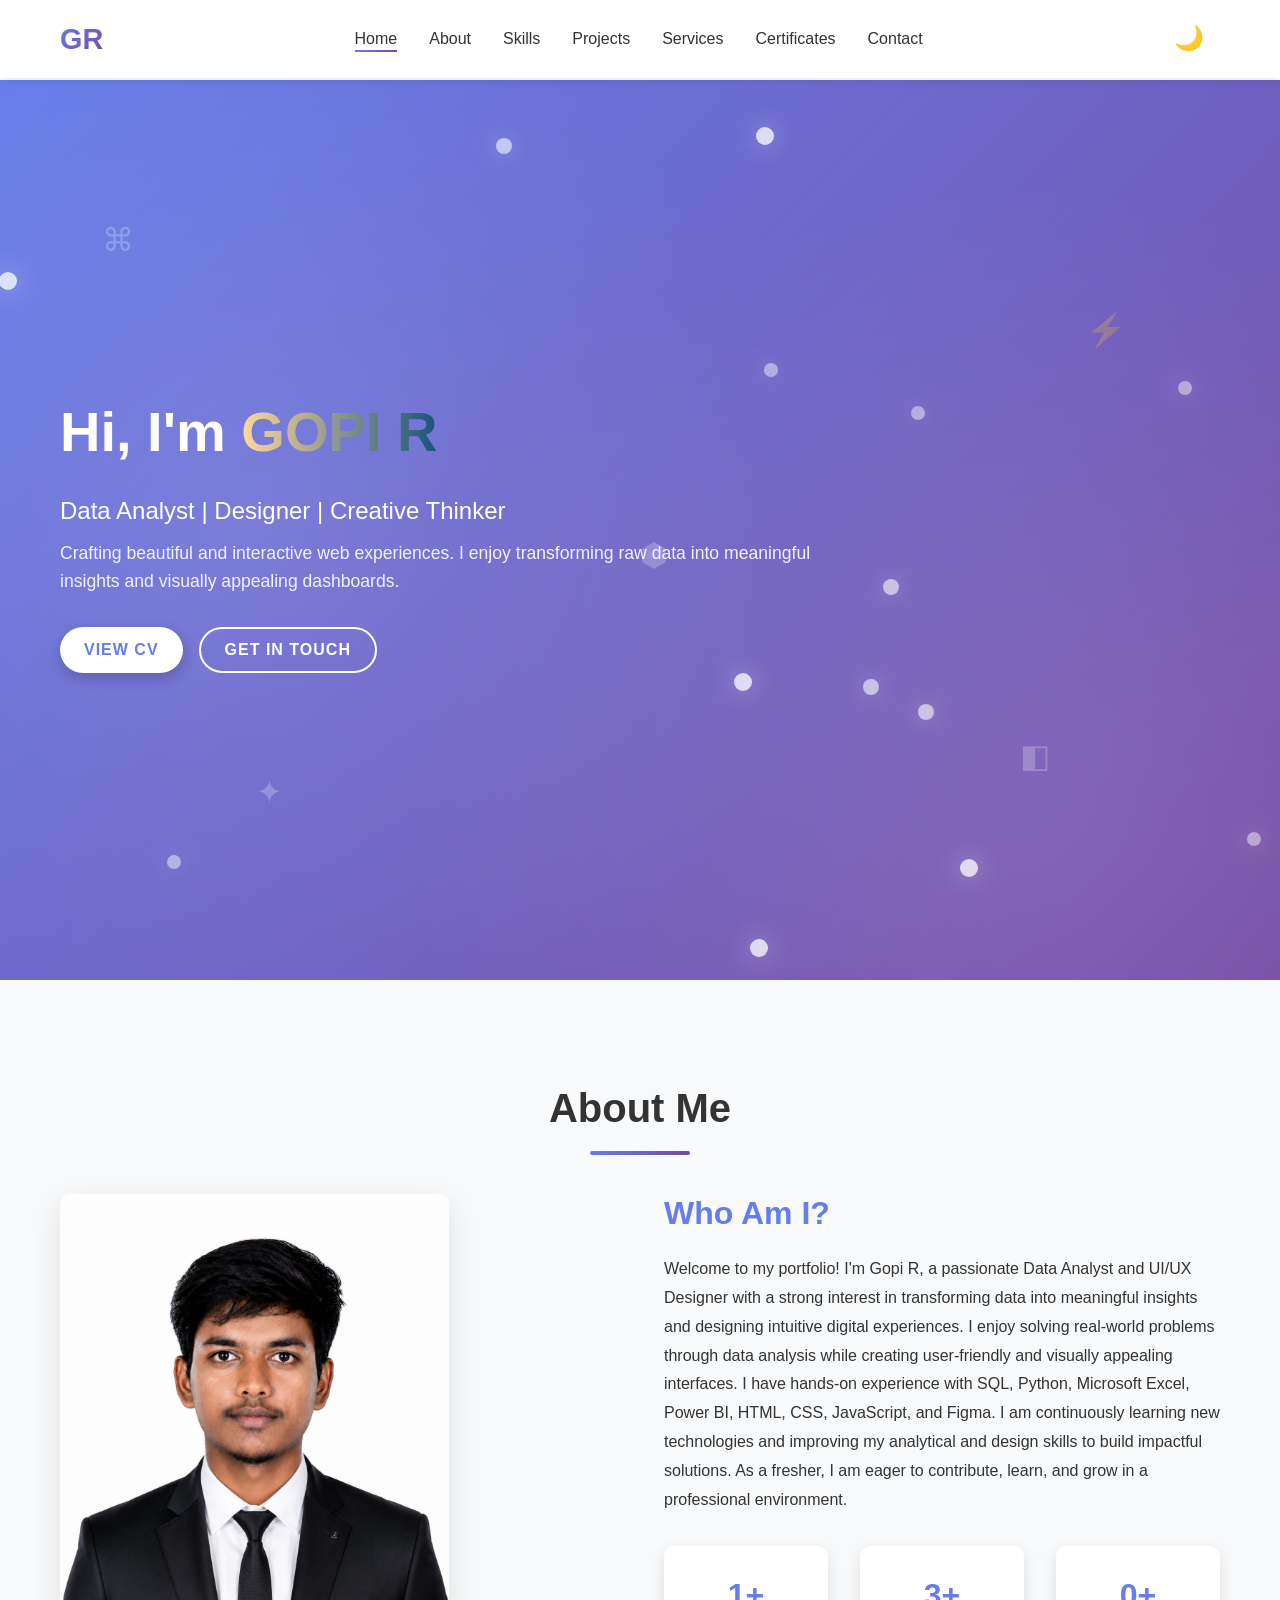
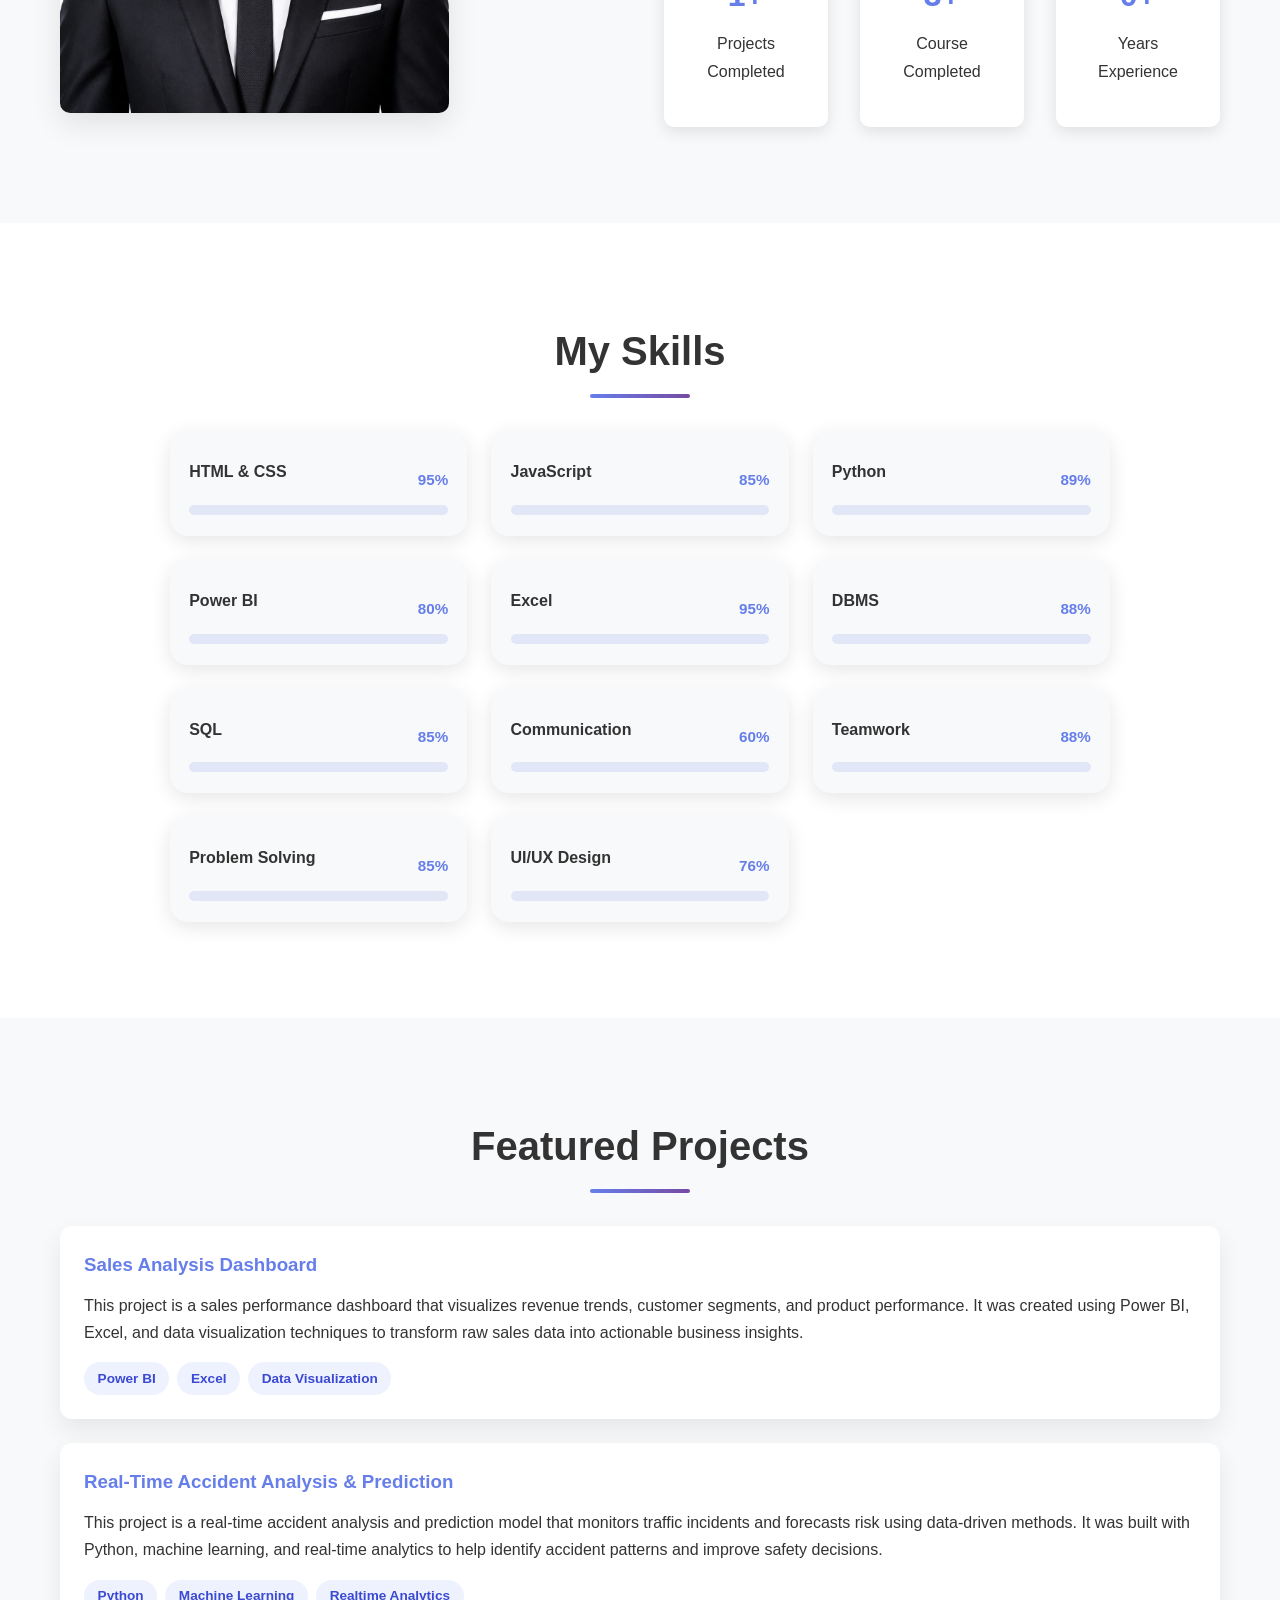
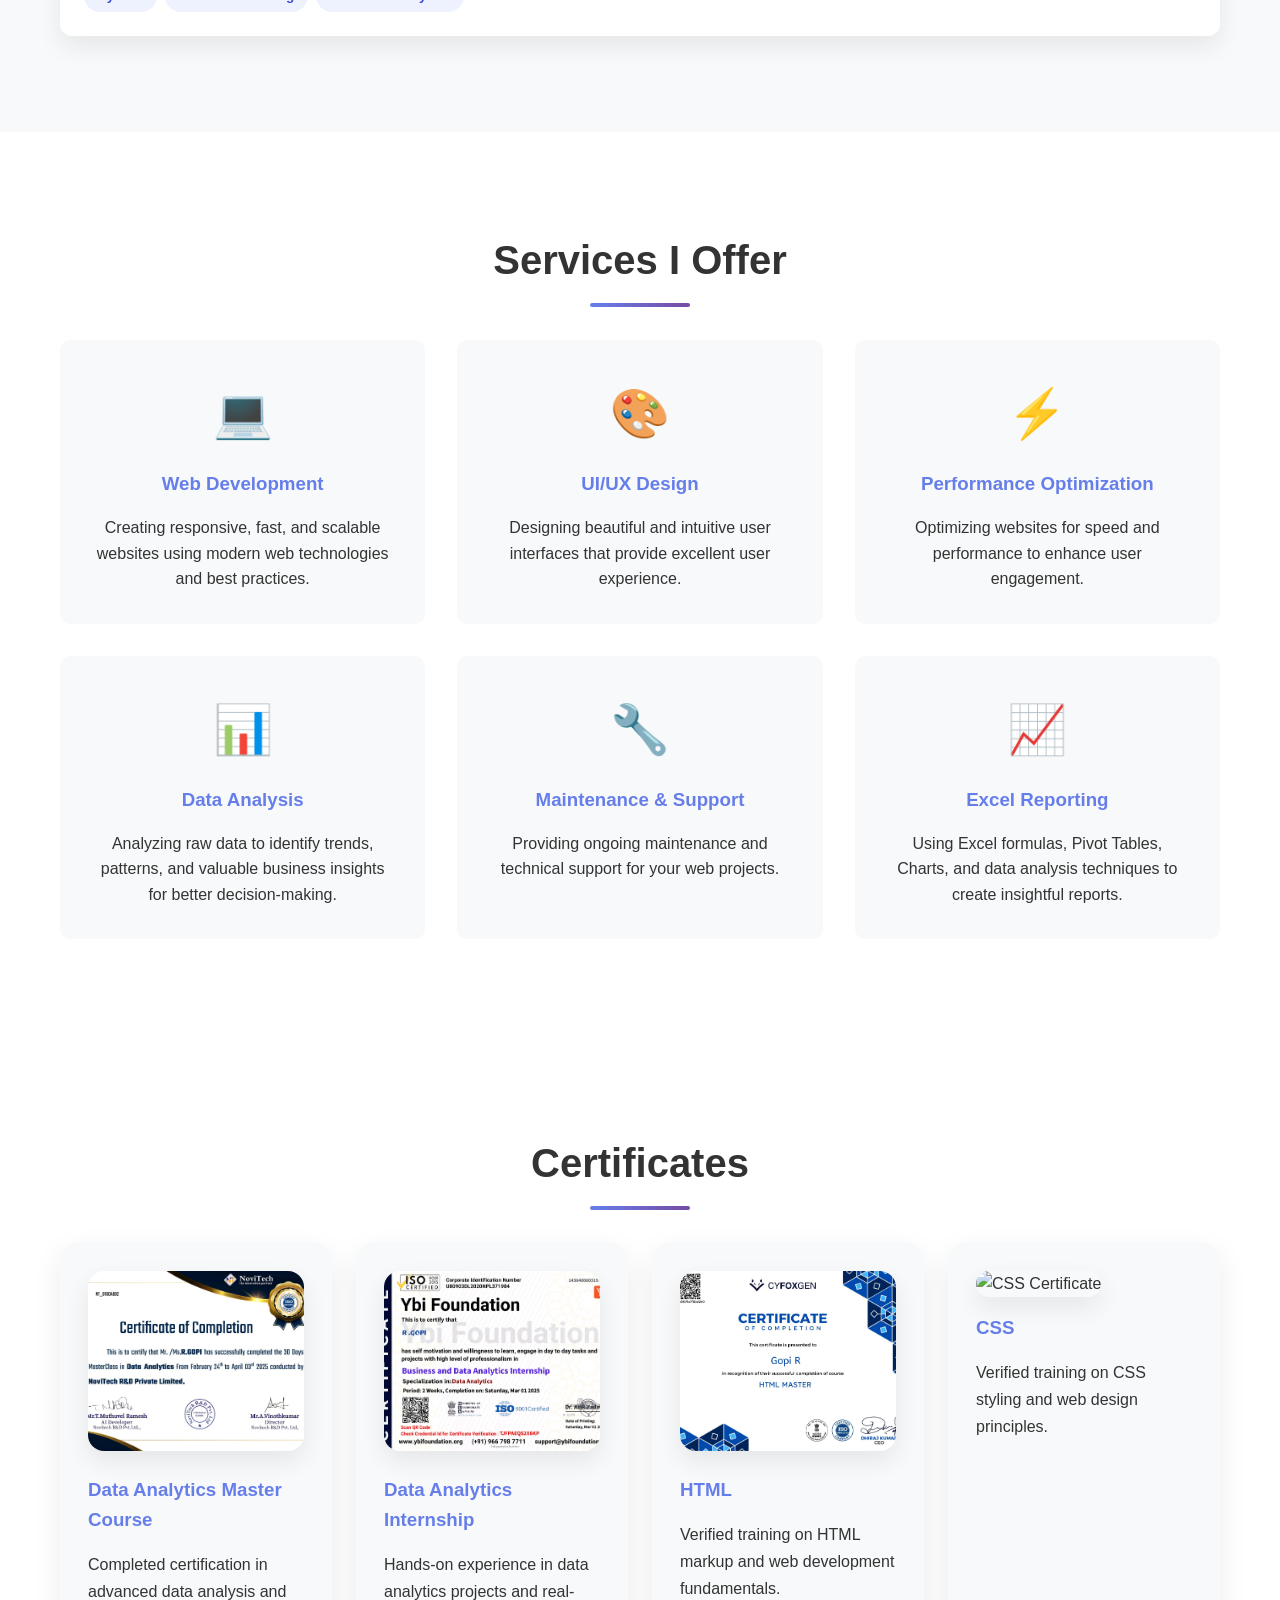
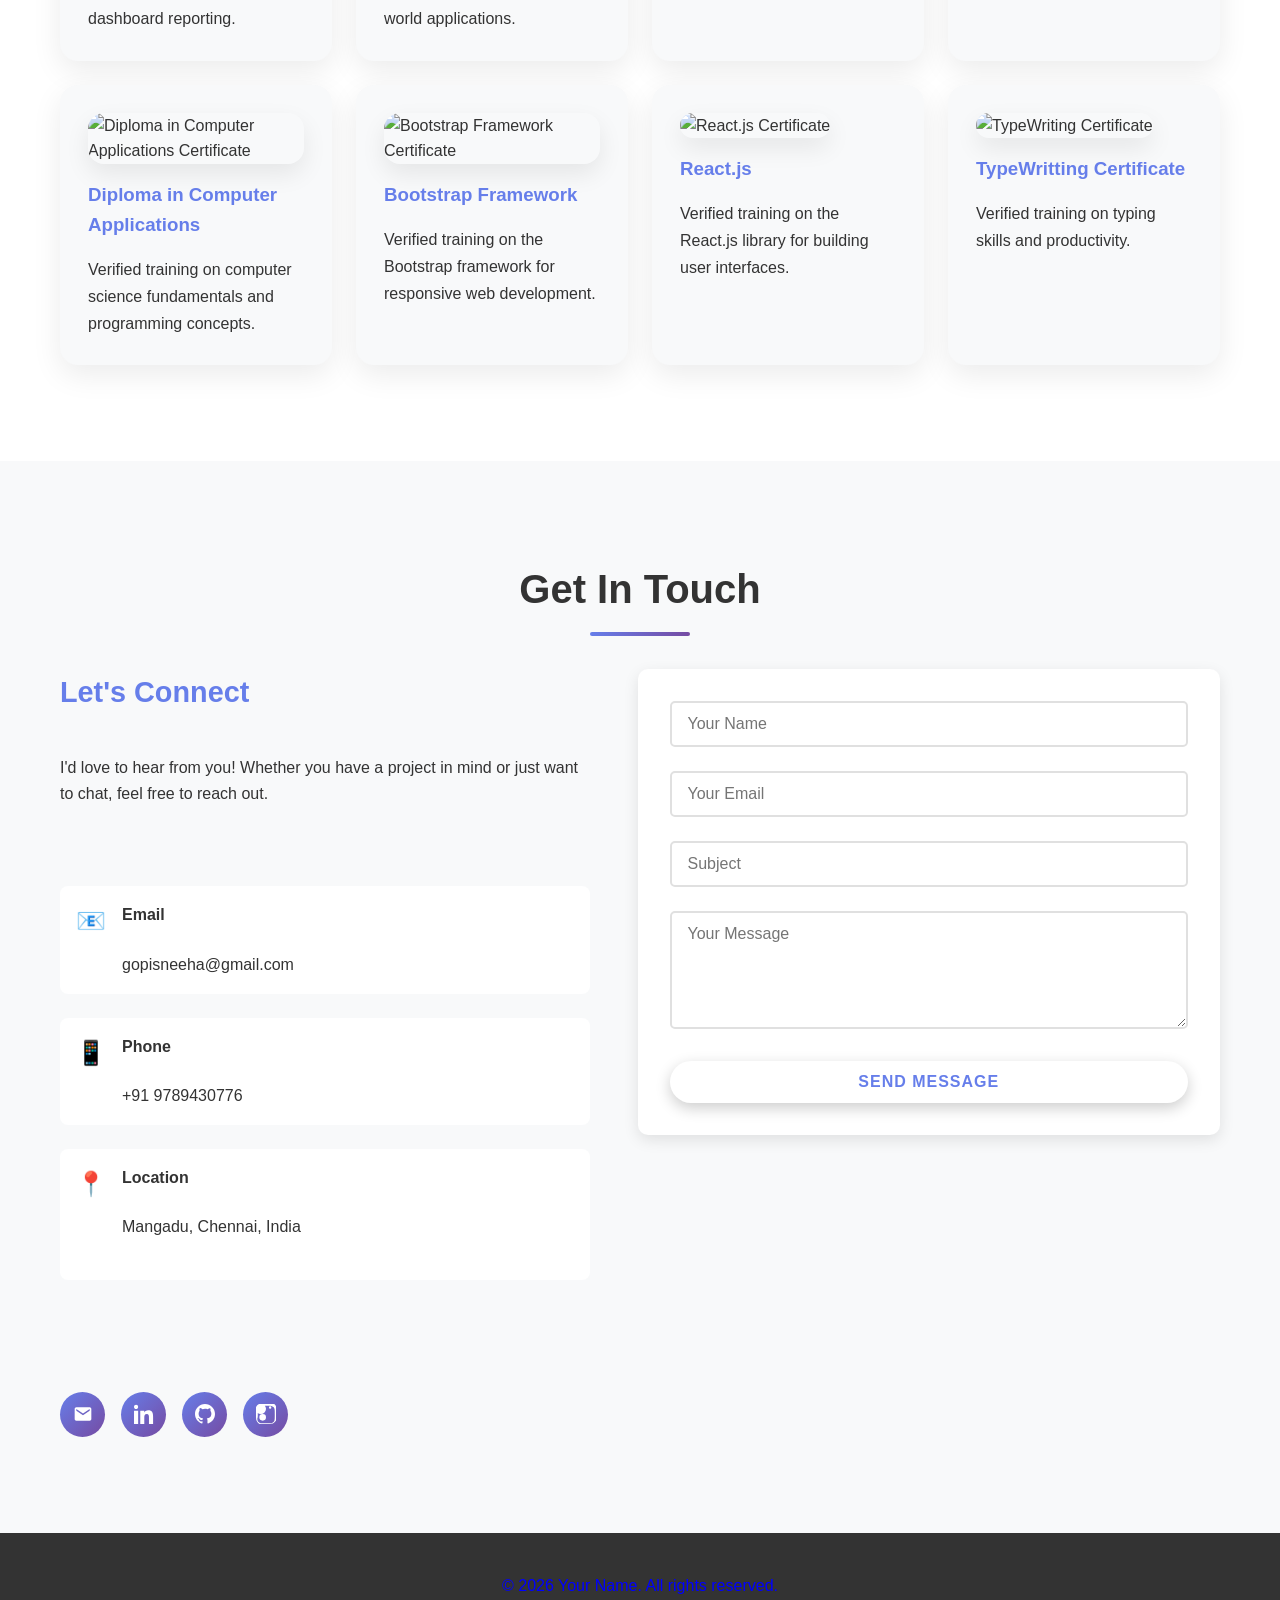
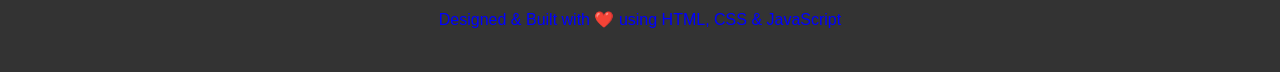
==== commit e0c4338e: "Update index.html" ====
--- a/index.html
+++ b/index.html
@@ -72,7 +72,7 @@
             <h2 class="section-title">About Me</h2>
             <div class="about-content">
                 <div class="about-image">
-                    <img src="C:\Users\GopiRamesh\OneDrive\Documents\mine.jpeg" alt="About Photo" class="about-img">
+                    <img src="profile image.jpeg" alt="About Photo" class="about-img">
                 </div>
                 <div class="about-text">
                     <h3>Who Am I?</h3>
@@ -278,22 +278,22 @@
             <h2 class="section-title">Certificates</h2>
             <div class="certificates-grid">
                 <div class="certificate-card">
-                    <a class="certificate-link" href="C:\Users\GopiRamesh\OneDrive\Documents\da certificate.jpeg" target="_blank" rel="noopener noreferrer">
-                        <img src="C:\Users\GopiRamesh\OneDrive\Documents\da certificate.jpeg" alt="Data Analytics Professional Certificate" class="certificate-image">
+                    <a class="certificate-link" href="da.jpeg" target="_blank" rel="noopener noreferrer">
+                        <img src="da.jpeg" alt="Data Analytics Professional Certificate" class="certificate-image">
                         <h3>Data Analytics Master Course</h3>
                     </a>
                     <p>Completed certification in advanced data analysis and dashboard reporting.</p>
                 </div>
                 <div class="certificate-card">
-                    <a class="certificate-link" href="C:\Users\GopiRamesh\OneDrive\Documents\internship certificate.jpeg" target="_blank" rel="noopener noreferrer">
-                        <img src="C:\Users\GopiRamesh\OneDrive\Documents\internship certificate.jpeg" alt="Data Analytics Internship Certificate" class="certificate-image">
+                    <a class="certificate-link" href="internship.jpeg" target="_blank" rel="noopener noreferrer">
+                        <img src="internship.jpeg" alt="Data Analytics Internship Certificate" class="certificate-image">
                         <h3>Data Analytics Internship</h3>
                     </a>
                     <p>Hands-on experience in data analytics projects and real-world applications.</p>
                 </div>
                 <div class="certificate-card">
-                    <a class="certificate-link" href="C:\Users\GopiRamesh\OneDrive\Documents\html certificate.jpeg" target="_blank" rel="noopener noreferrer">
-                        <img src="C:\Users\GopiRamesh\OneDrive\Documents\html certificate.jpeg" alt="HTML Certificate" class="certificate-image">
+                    <a class="certificate-link" href="html.jpeg" target="_blank" rel="noopener noreferrer">
+                        <img src="html.jpeg" alt="HTML Certificate" class="certificate-image">
                         <h3>HTML</h3>
                     </a>
                     <p>Verified training on HTML markup and web development fundamentals.</p>
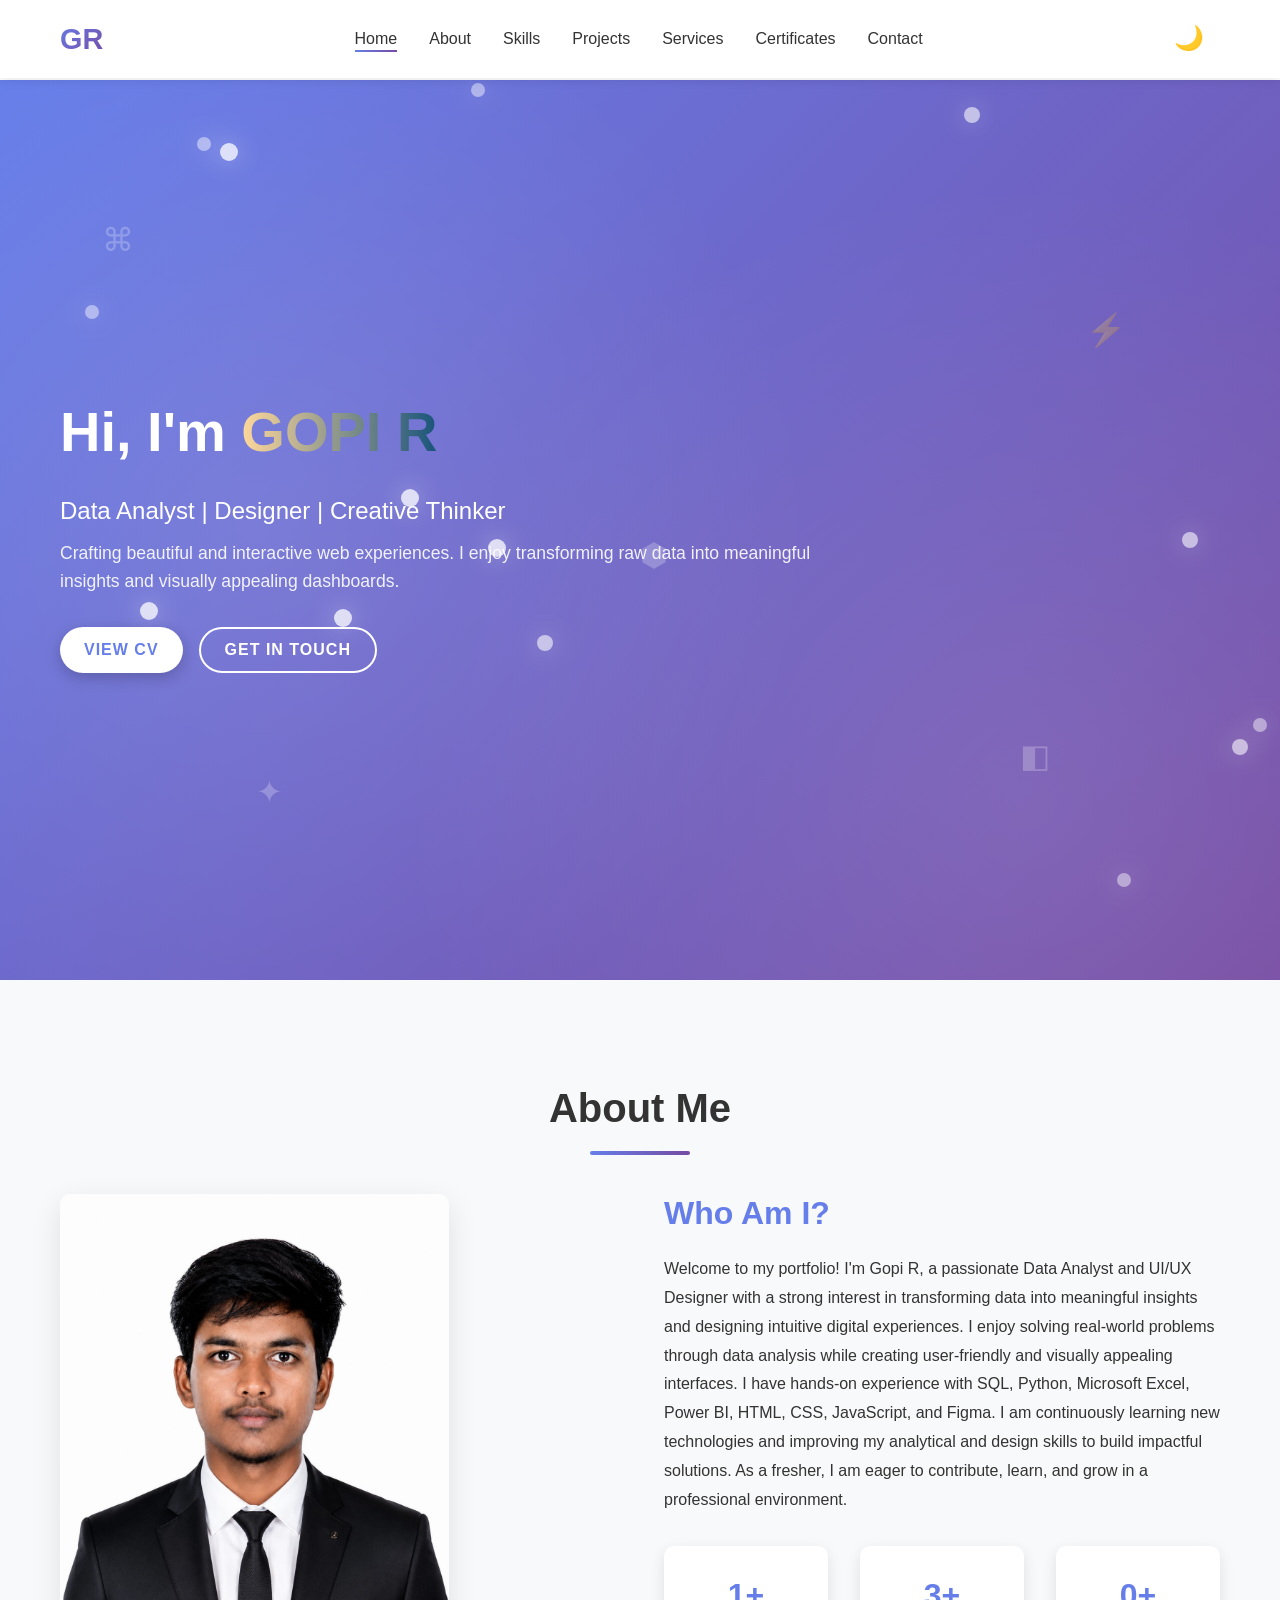
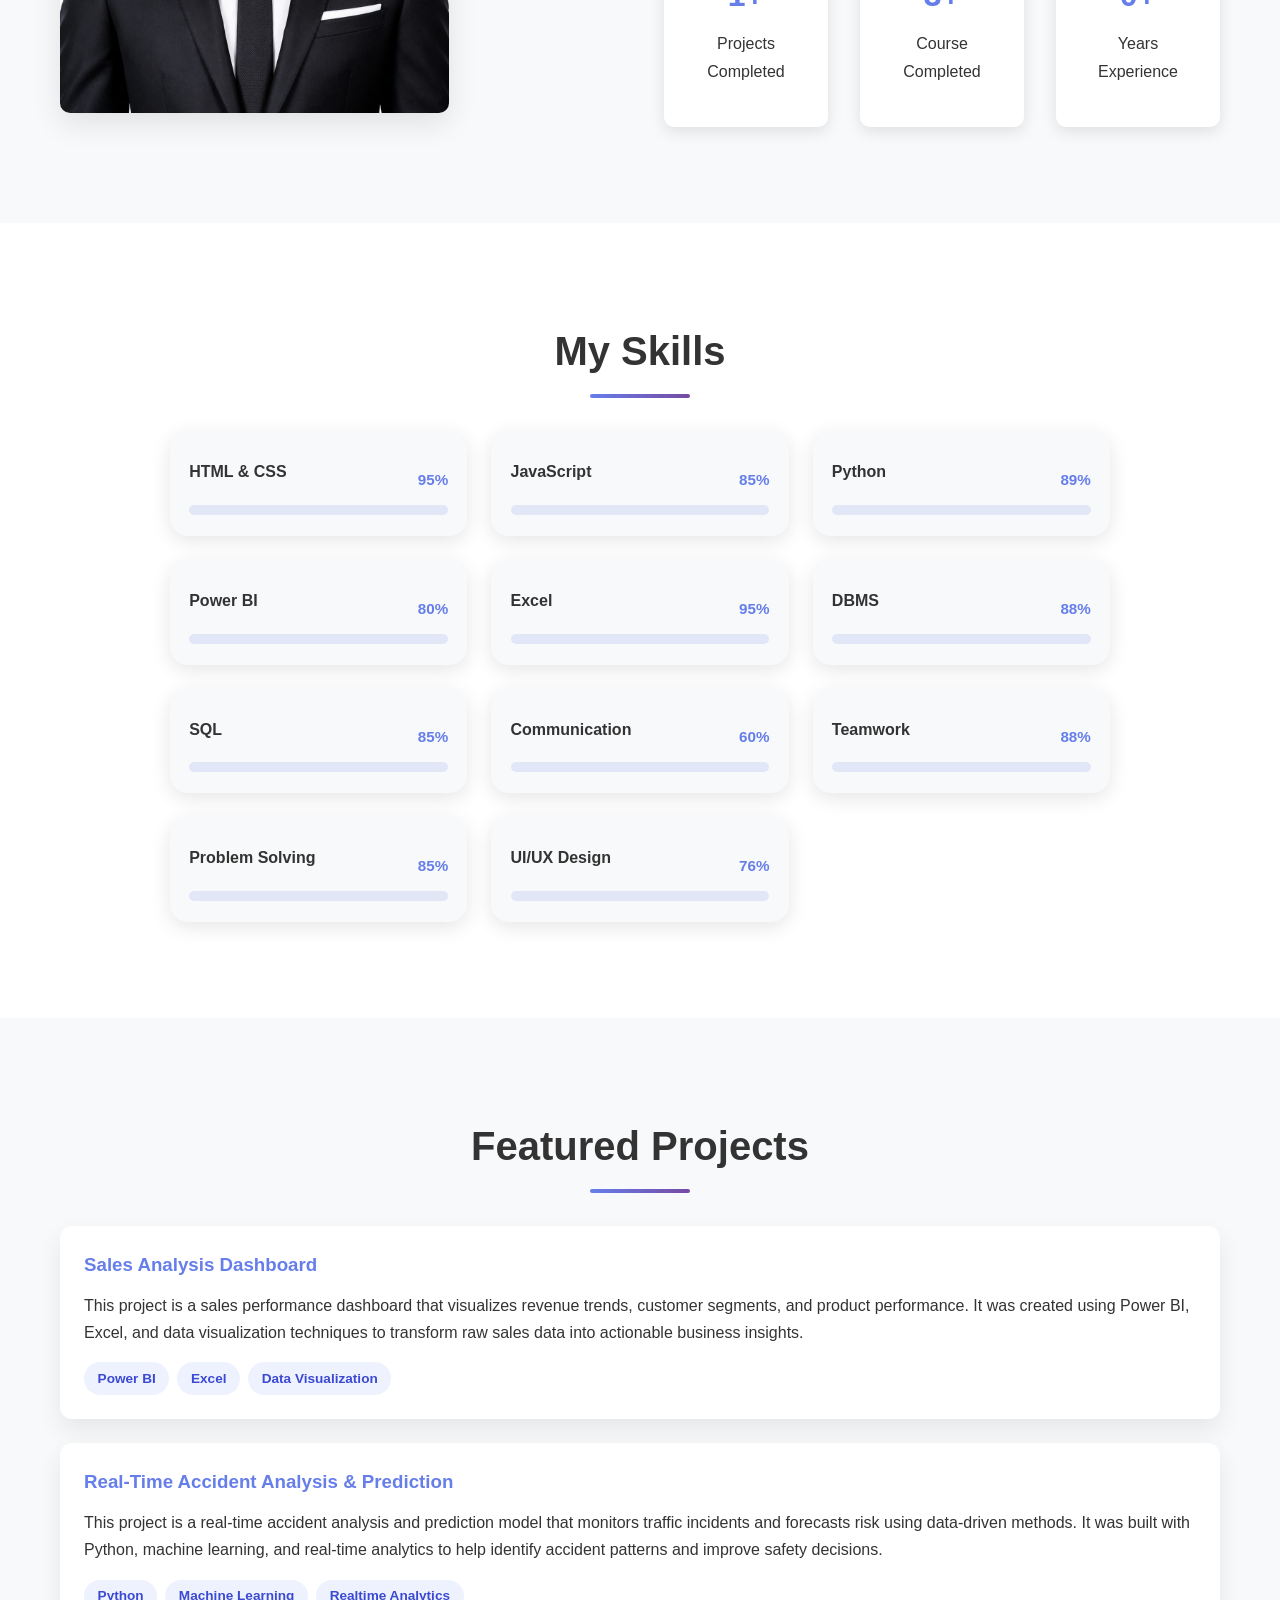
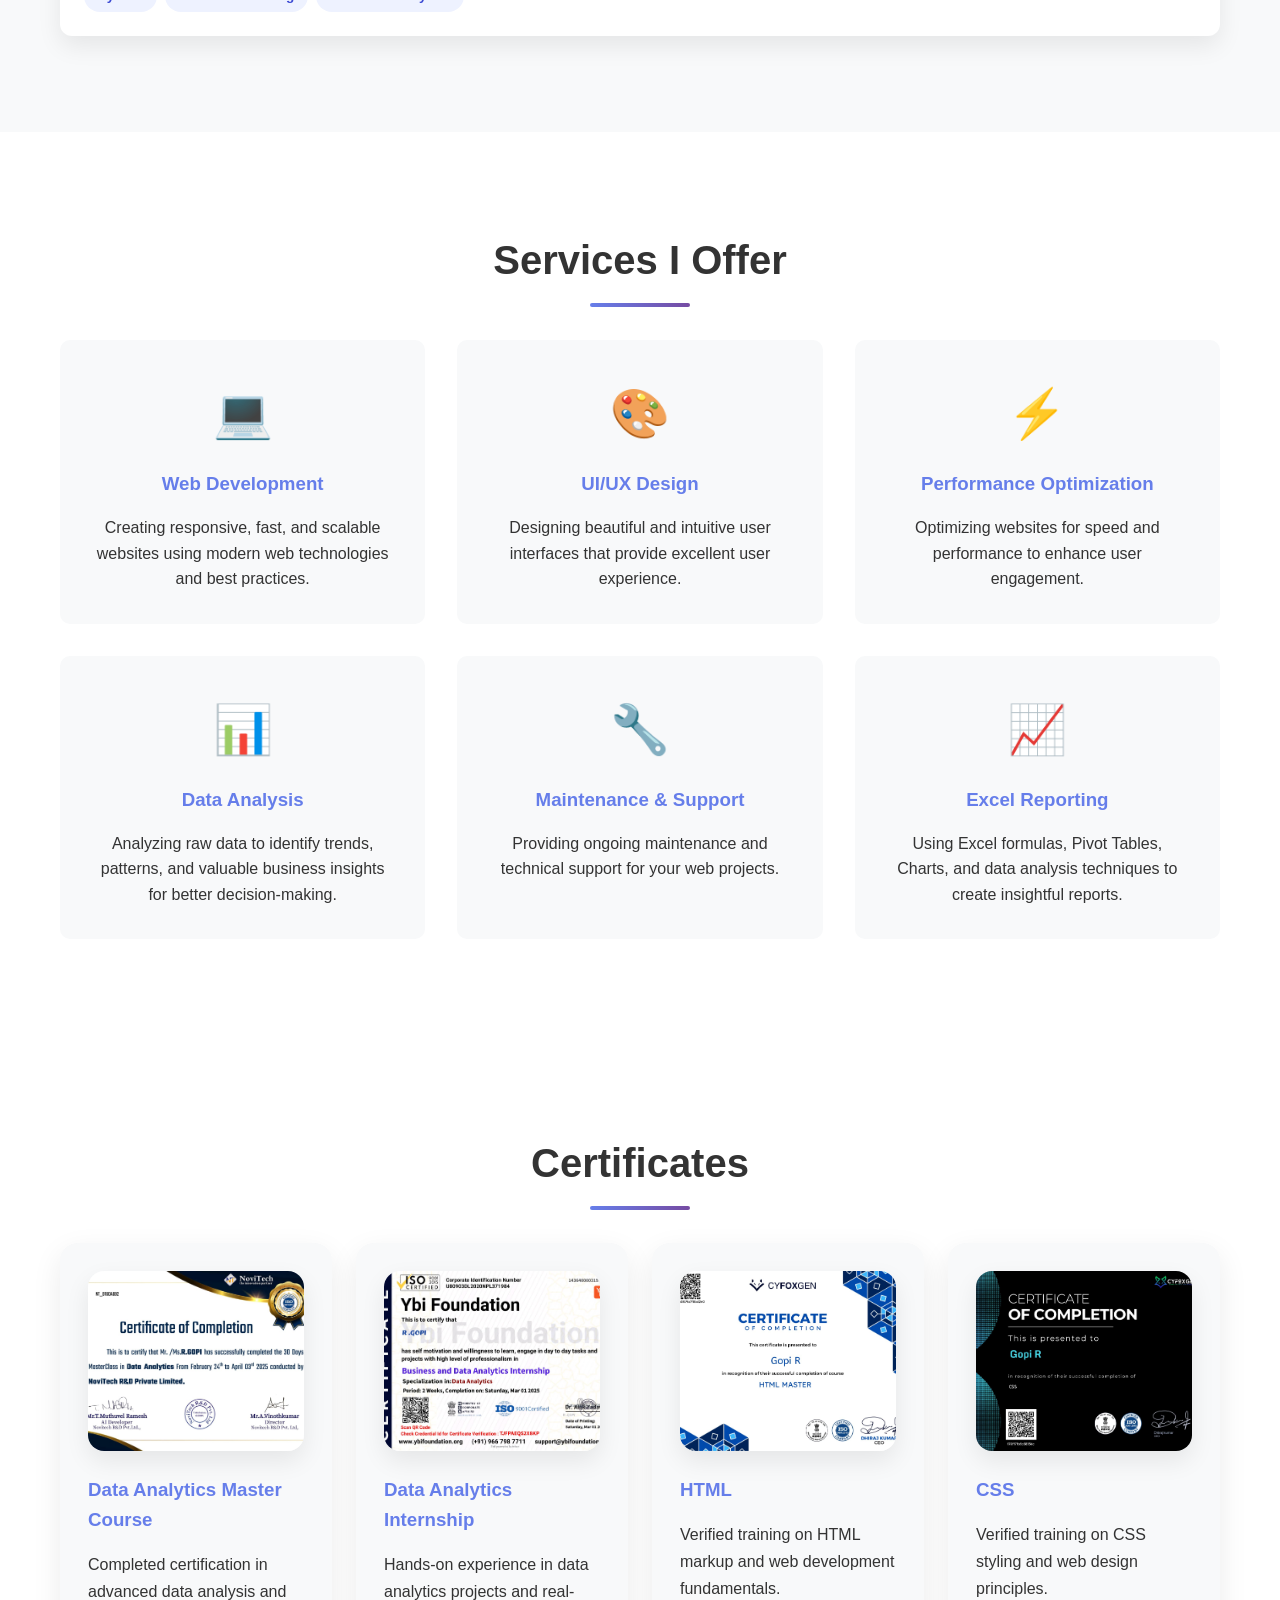
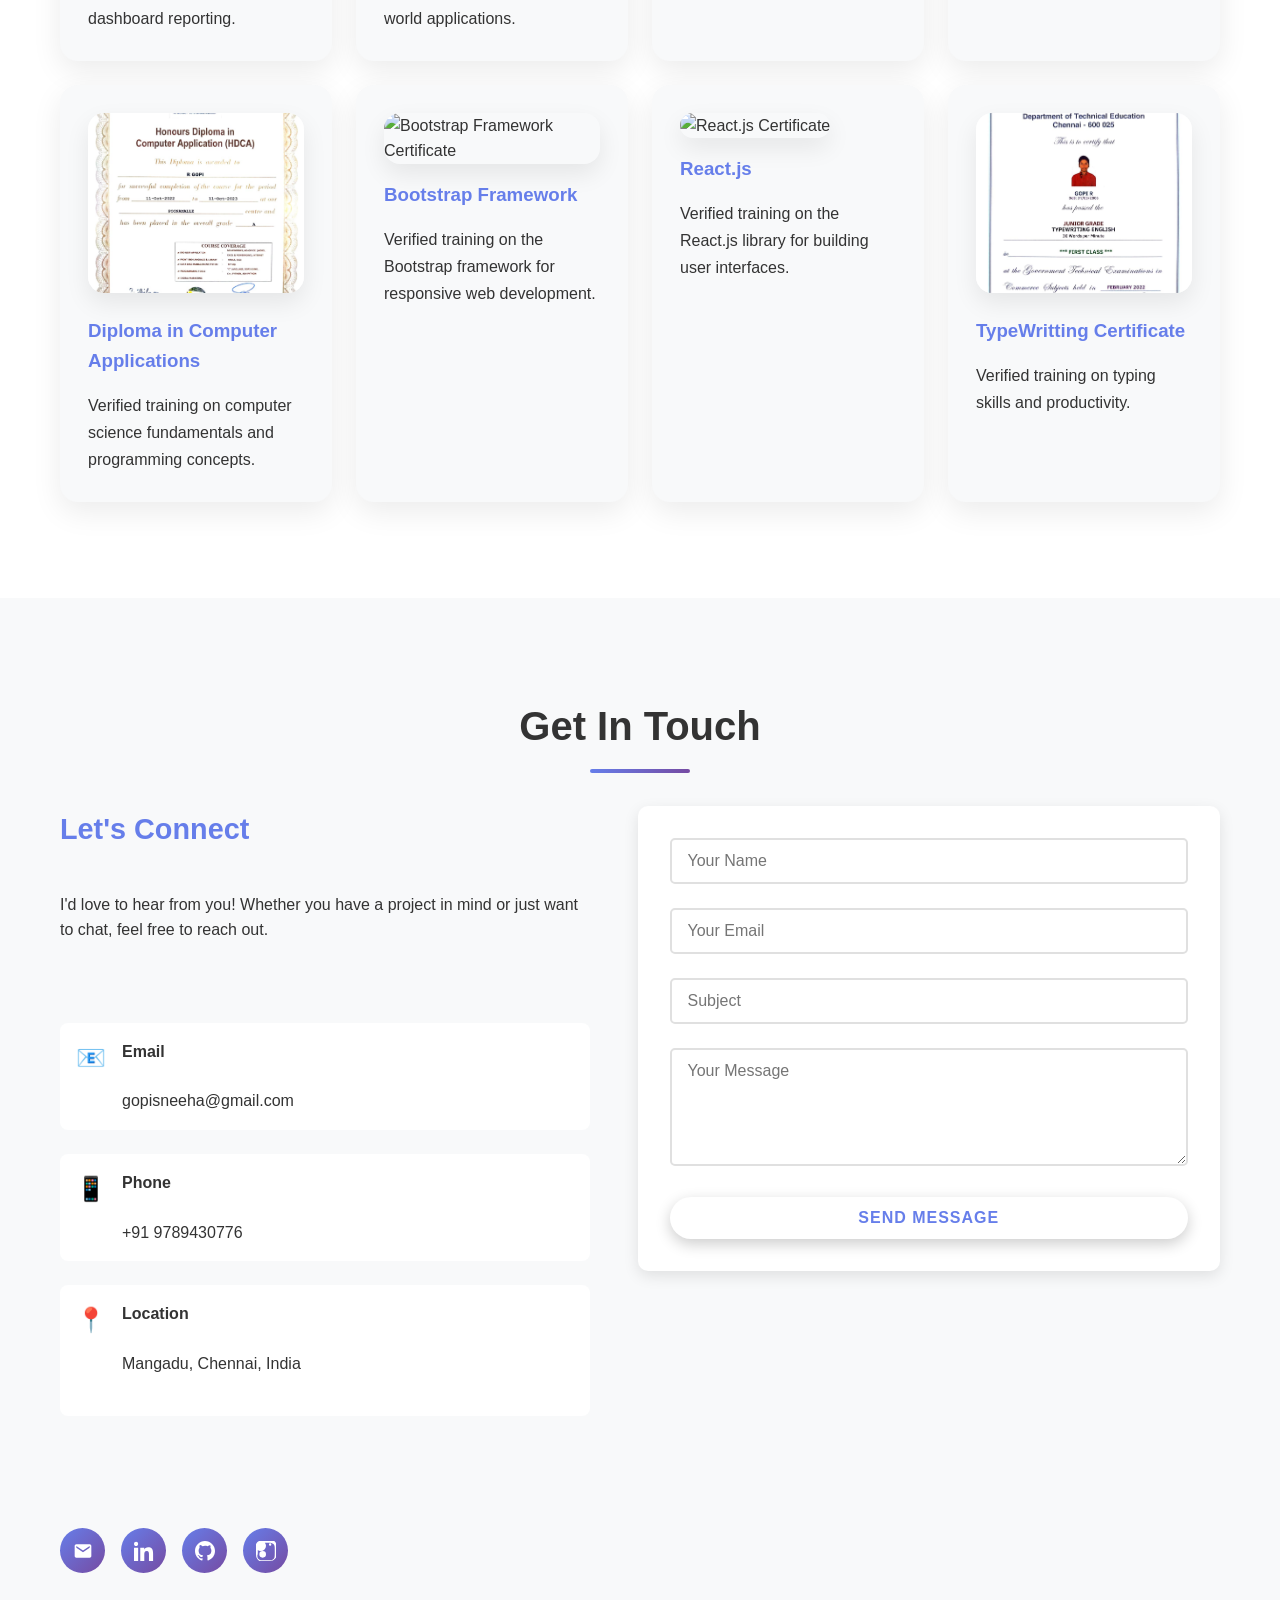
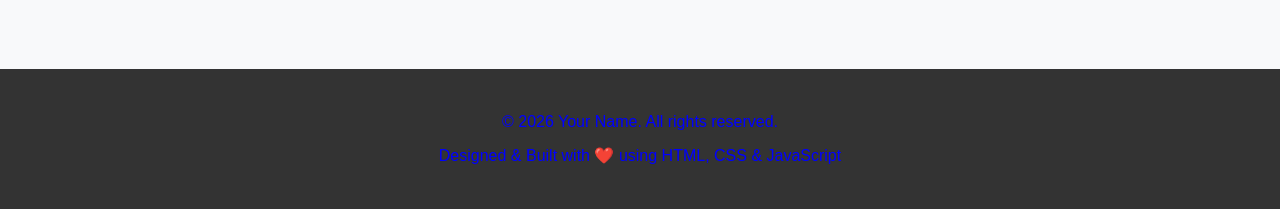
==== commit b7d9d49c: "Update index.html" ====
--- a/index.html
+++ b/index.html
@@ -299,15 +299,15 @@
                     <p>Verified training on HTML markup and web development fundamentals.</p>
                 </div>
                 <div class="certificate-card">
-                    <a class="certificate-link" href="C:\Users\GopiRamesh\OneDrive\Documents\css certificate.jpeg" target="_blank" rel="noopener noreferrer">
-                        <img src="C:\Users\GopiRamesh\OneDrive\Documents\css certificate.jpeg" alt="CSS Certificate" class="certificate-image">
+                    <a class="certificate-link" href="css.jpeg" target="_blank" rel="noopener noreferrer">
+                        <img src="css.jpeg" alt="CSS Certificate" class="certificate-image">
                         <h3>CSS</h3>
                     </a>
                     <p>Verified training on CSS styling and web design principles.</p>
                 </div>
                 <div class="certificate-card">
-                    <a class="certificate-link" href="C:\Users\GopiRamesh\OneDrive\Documents\csc certificate.jpeg" target="_blank" rel="noopener noreferrer">
-                        <img src="C:\Users\GopiRamesh\OneDrive\Documents\csc certificate.jpeg" alt="Diploma in Computer Applications Certificate" class="certificate-image">
+                    <a class="certificate-link" href="csc.jpeg" target="_blank" rel="noopener noreferrer">
+                        <img src="csc.jpeg" alt="Diploma in Computer Applications Certificate" class="certificate-image">
                         <h3>Diploma in Computer Applications</h3>
                     </a>
                     <p>Verified training on computer science fundamentals and programming concepts.</p>
@@ -327,8 +327,8 @@
                     <p>Verified training on the React.js library for building user interfaces.</p>
                 </div>
                 <div class="certificate-card">
-                    <a class="certificate-link" href="file:///C:/Users/GopiRamesh/OneDrive/Documents/ty%20certificate.jpeg" target="_blank" rel="noopener noreferrer">
-                        <img src="C:\Users\GopiRamesh\OneDrive\Documents\ty certificate.jpeg" alt="TypeWriting Certificate" class="certificate-image">
+                    <a class="certificate-link" href="typewritting.jpeg" target="_blank" rel="noopener noreferrer">
+                        <img src="typewritting.jpeg" alt="TypeWriting Certificate" class="certificate-image">
                         <h3>TypeWritting Certificate</h3>
                     </a>
                     <p>Verified training on typing skills and productivity.</p>
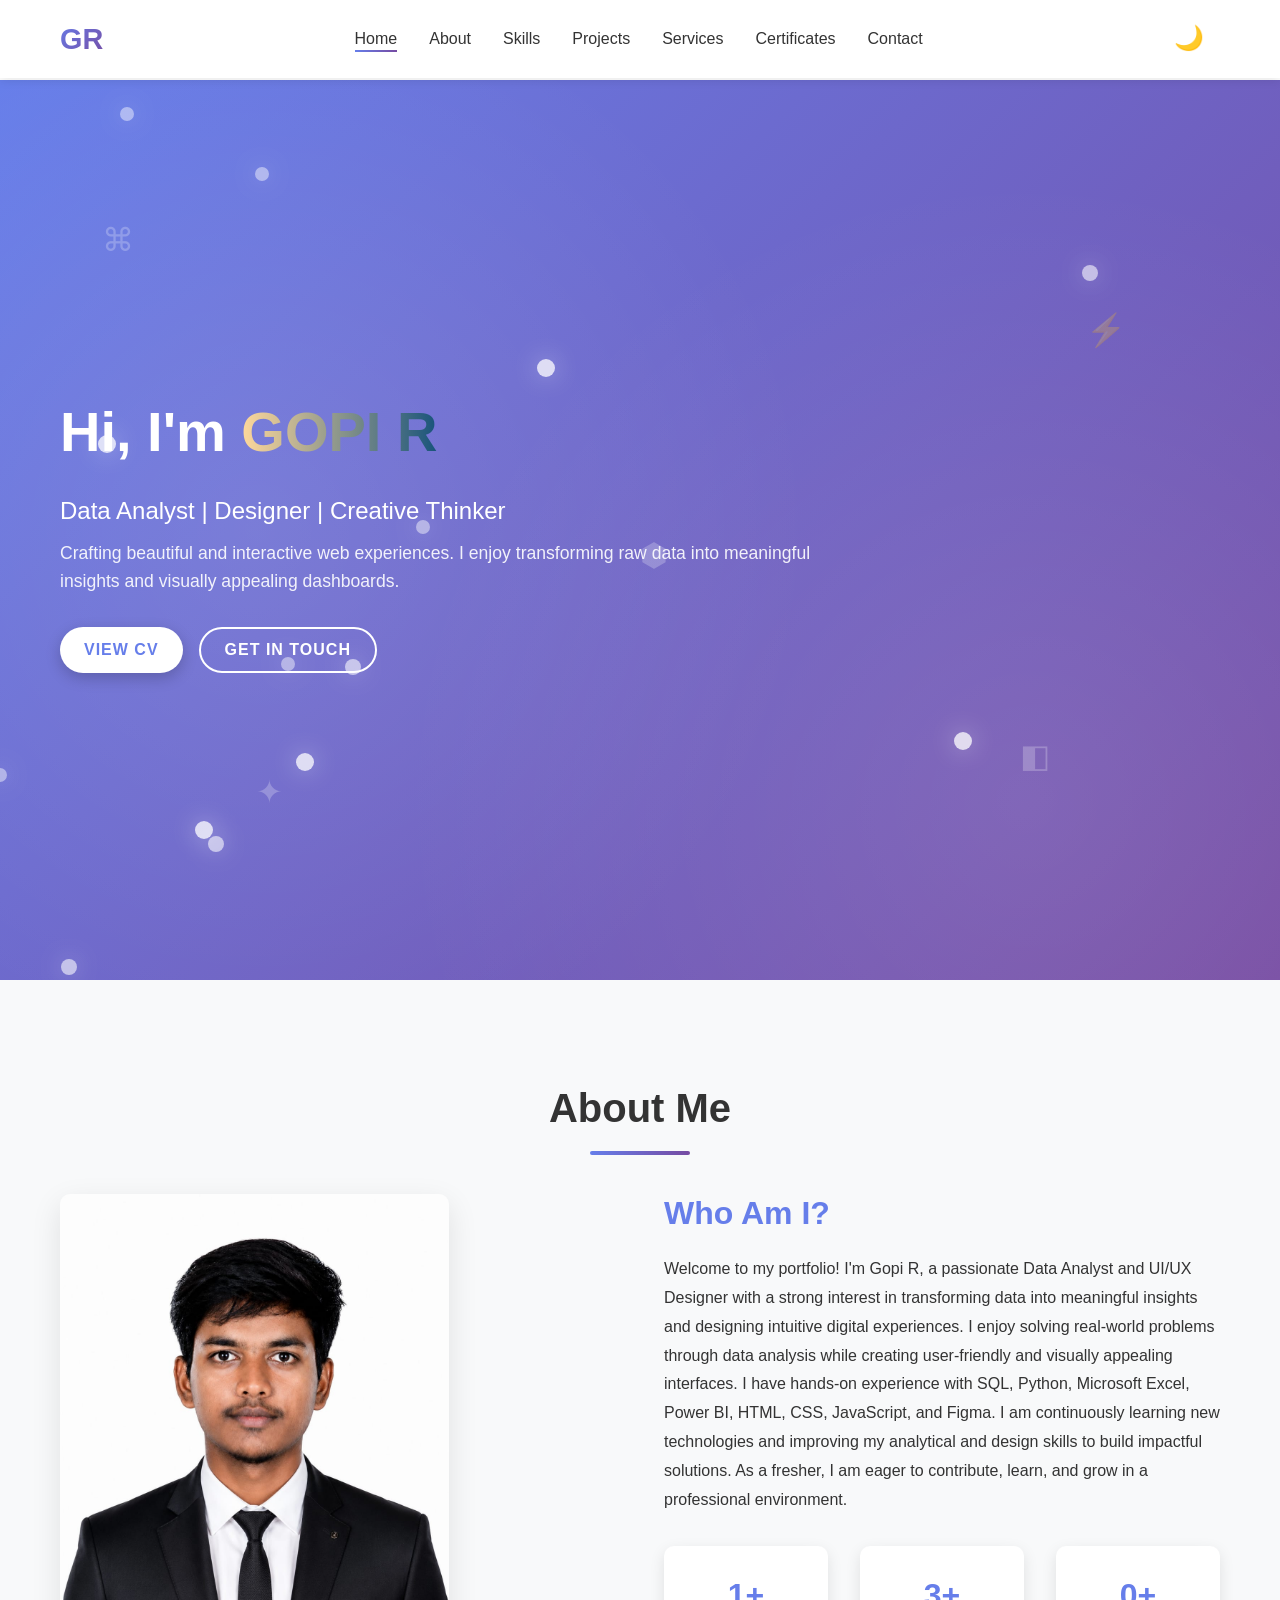
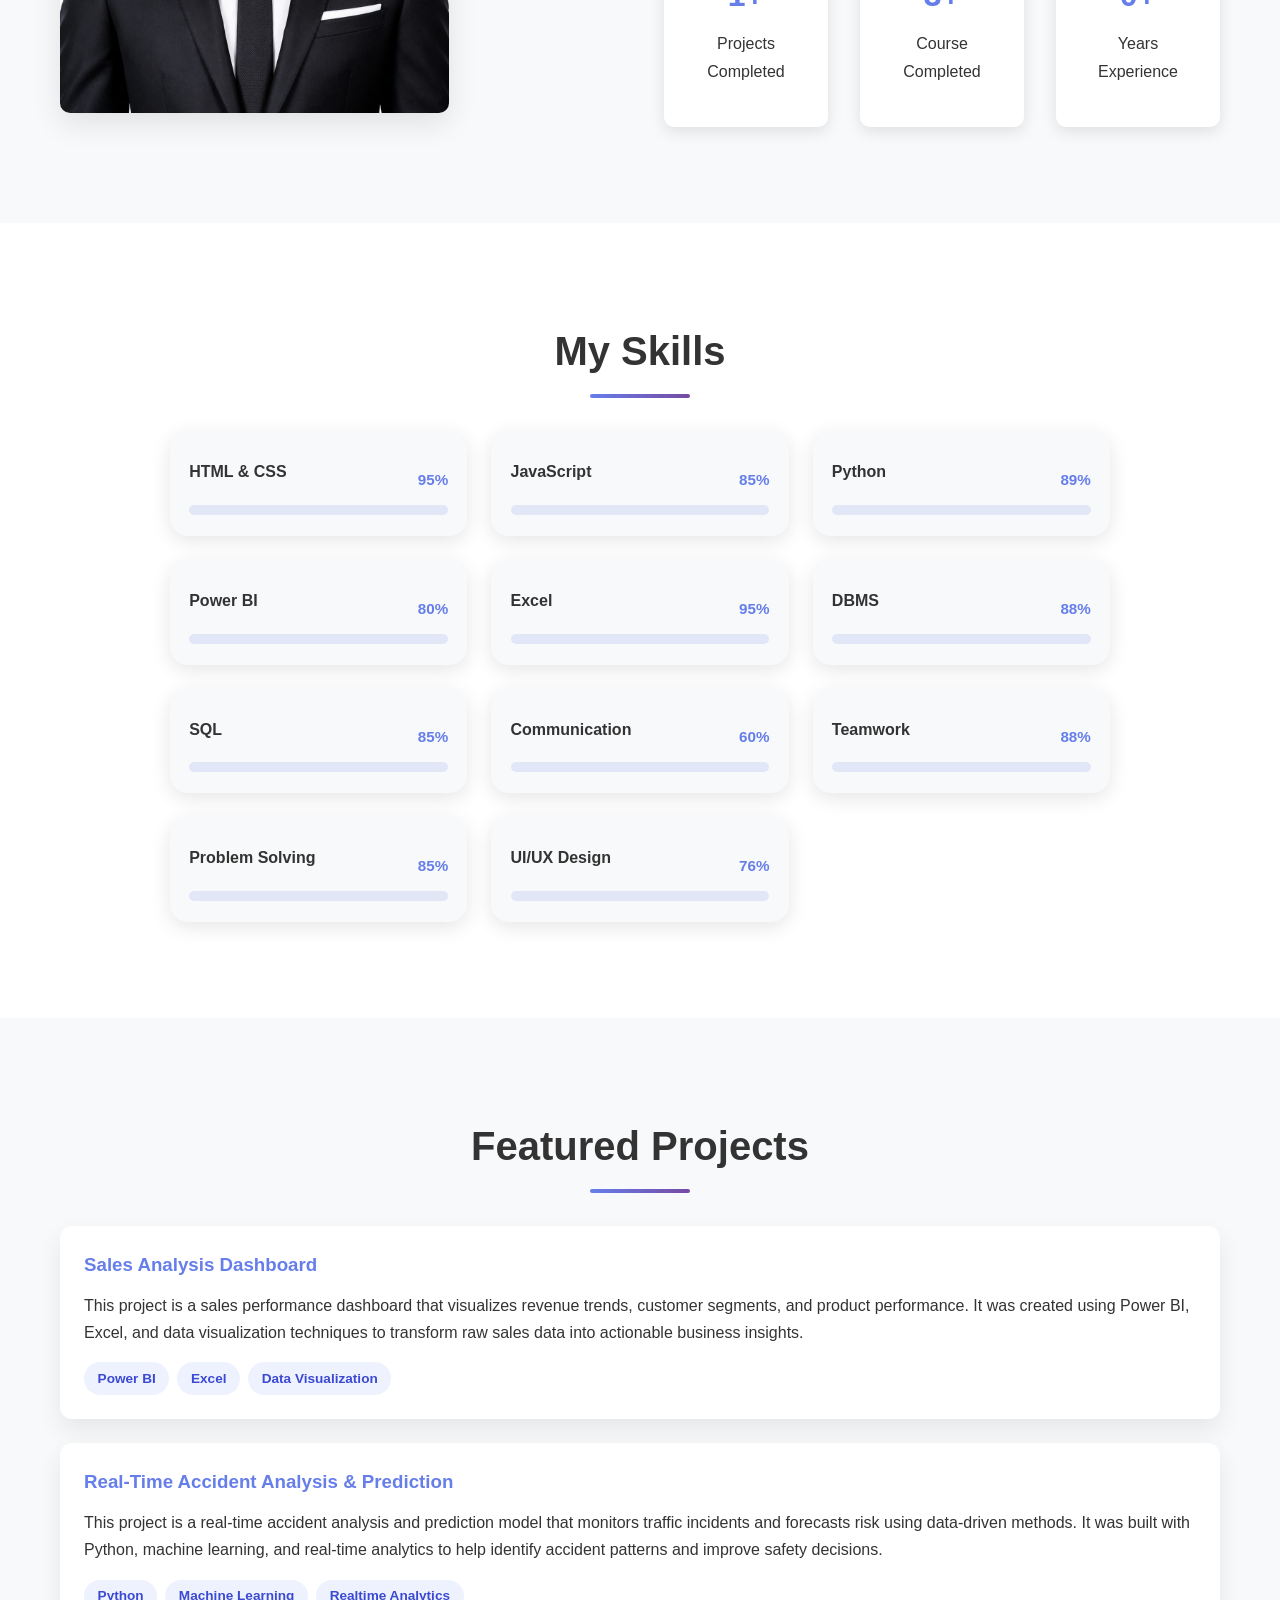
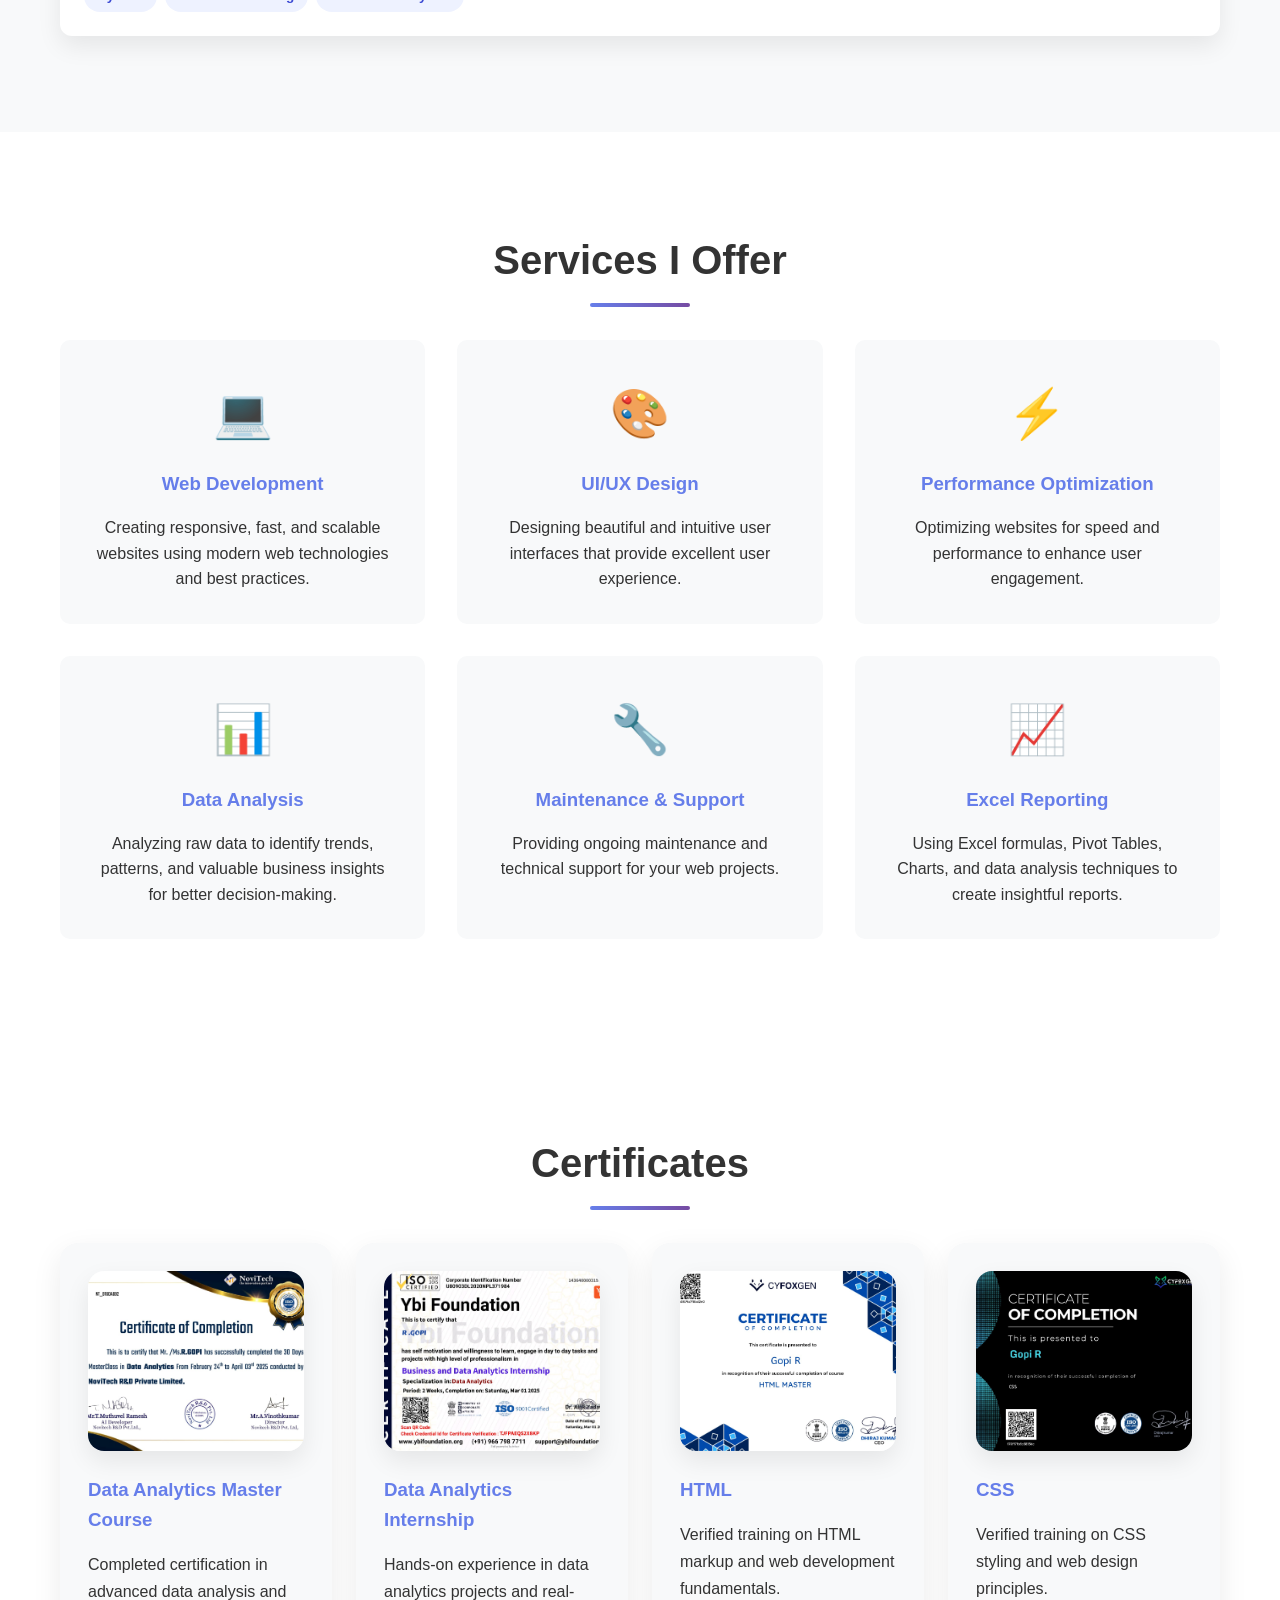
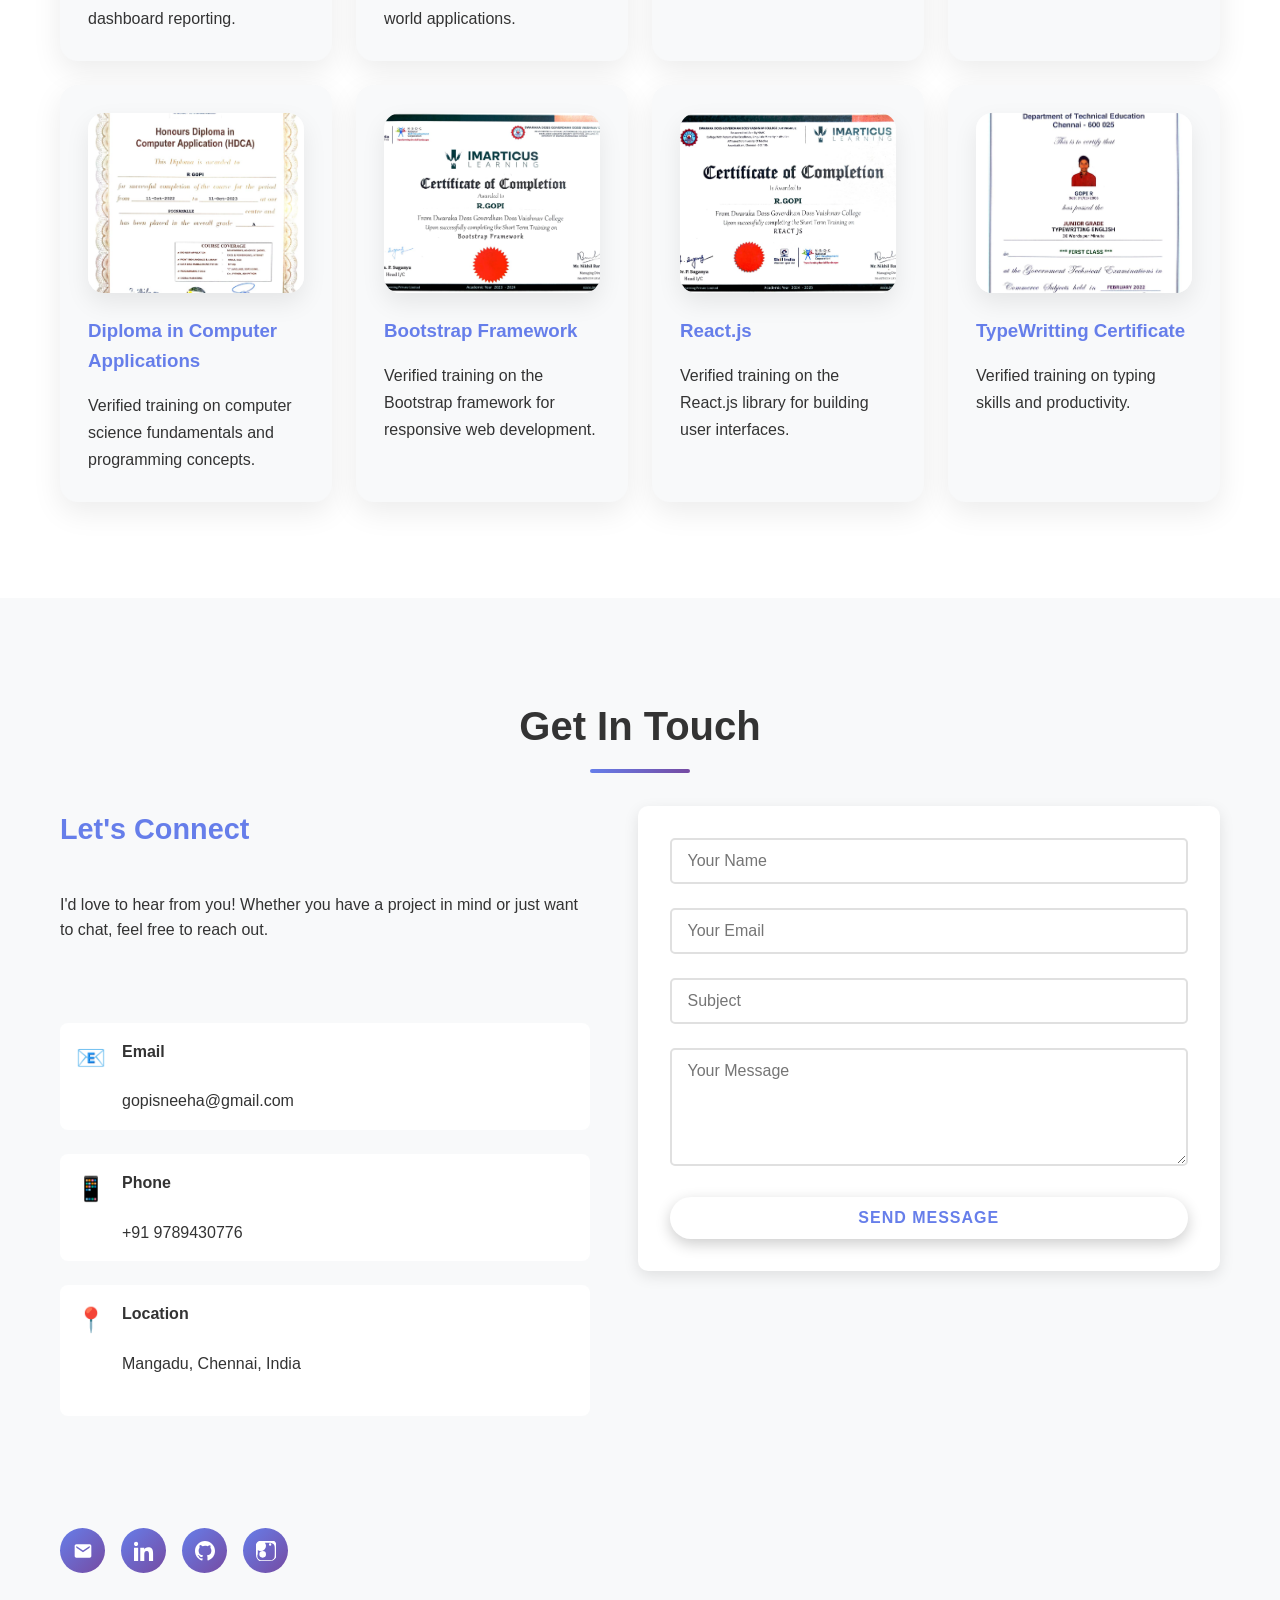
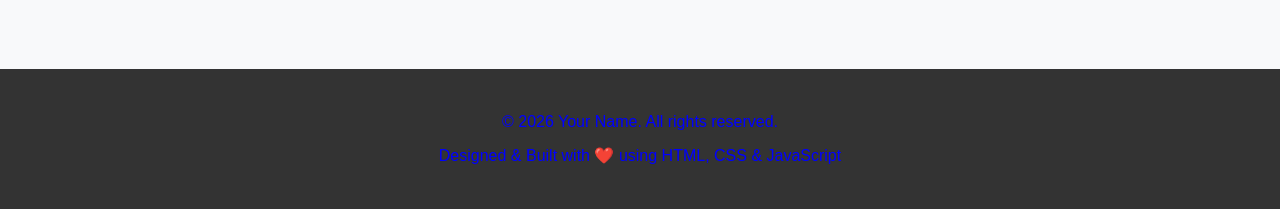
==== commit 6dc2db54: "Update index.html" ====
--- a/index.html
+++ b/index.html
@@ -313,15 +313,15 @@
                     <p>Verified training on computer science fundamentals and programming concepts.</p>
                 </div>
                 <div class="certificate-card">
-                    <a class="certificate-link" href="C:\Users\GopiRamesh\OneDrive\Documents\bf certificate.jpeg" target="_blank" rel="noopener noreferrer">
-                        <img src="C:\Users\GopiRamesh\OneDrive\Documents\bf certificate.jpeg" alt="Bootstrap Framework Certificate" class="certificate-image">
+                    <a class="certificate-link" href="bf.jpeg" target="_blank" rel="noopener noreferrer">
+                        <img src="bf.jpeg" alt="Bootstrap Framework Certificate" class="certificate-image">
                         <h3>Bootstrap Framework</h3>
                     </a>
                     <p>Verified training on the Bootstrap framework for responsive web development.</p>
                 </div>
                 <div class="certificate-card">
-                    <a class="certificate-link" href="C:\Users\GopiRamesh\OneDrive\Documents\rjs certificate.jpeg" target="_blank" rel="noopener noreferrer">
-                        <img src="C:\Users\GopiRamesh\OneDrive\Documents\rjs certificate.jpeg" alt="React.js Certificate" class="certificate-image">
+                    <a class="certificate-link" href="rjs.jpeg" target="_blank" rel="noopener noreferrer">
+                        <img src="rjs.jpeg" alt="React.js Certificate" class="certificate-image">
                         <h3>React.js</h3>
                     </a>
                     <p>Verified training on the React.js library for building user interfaces.</p>
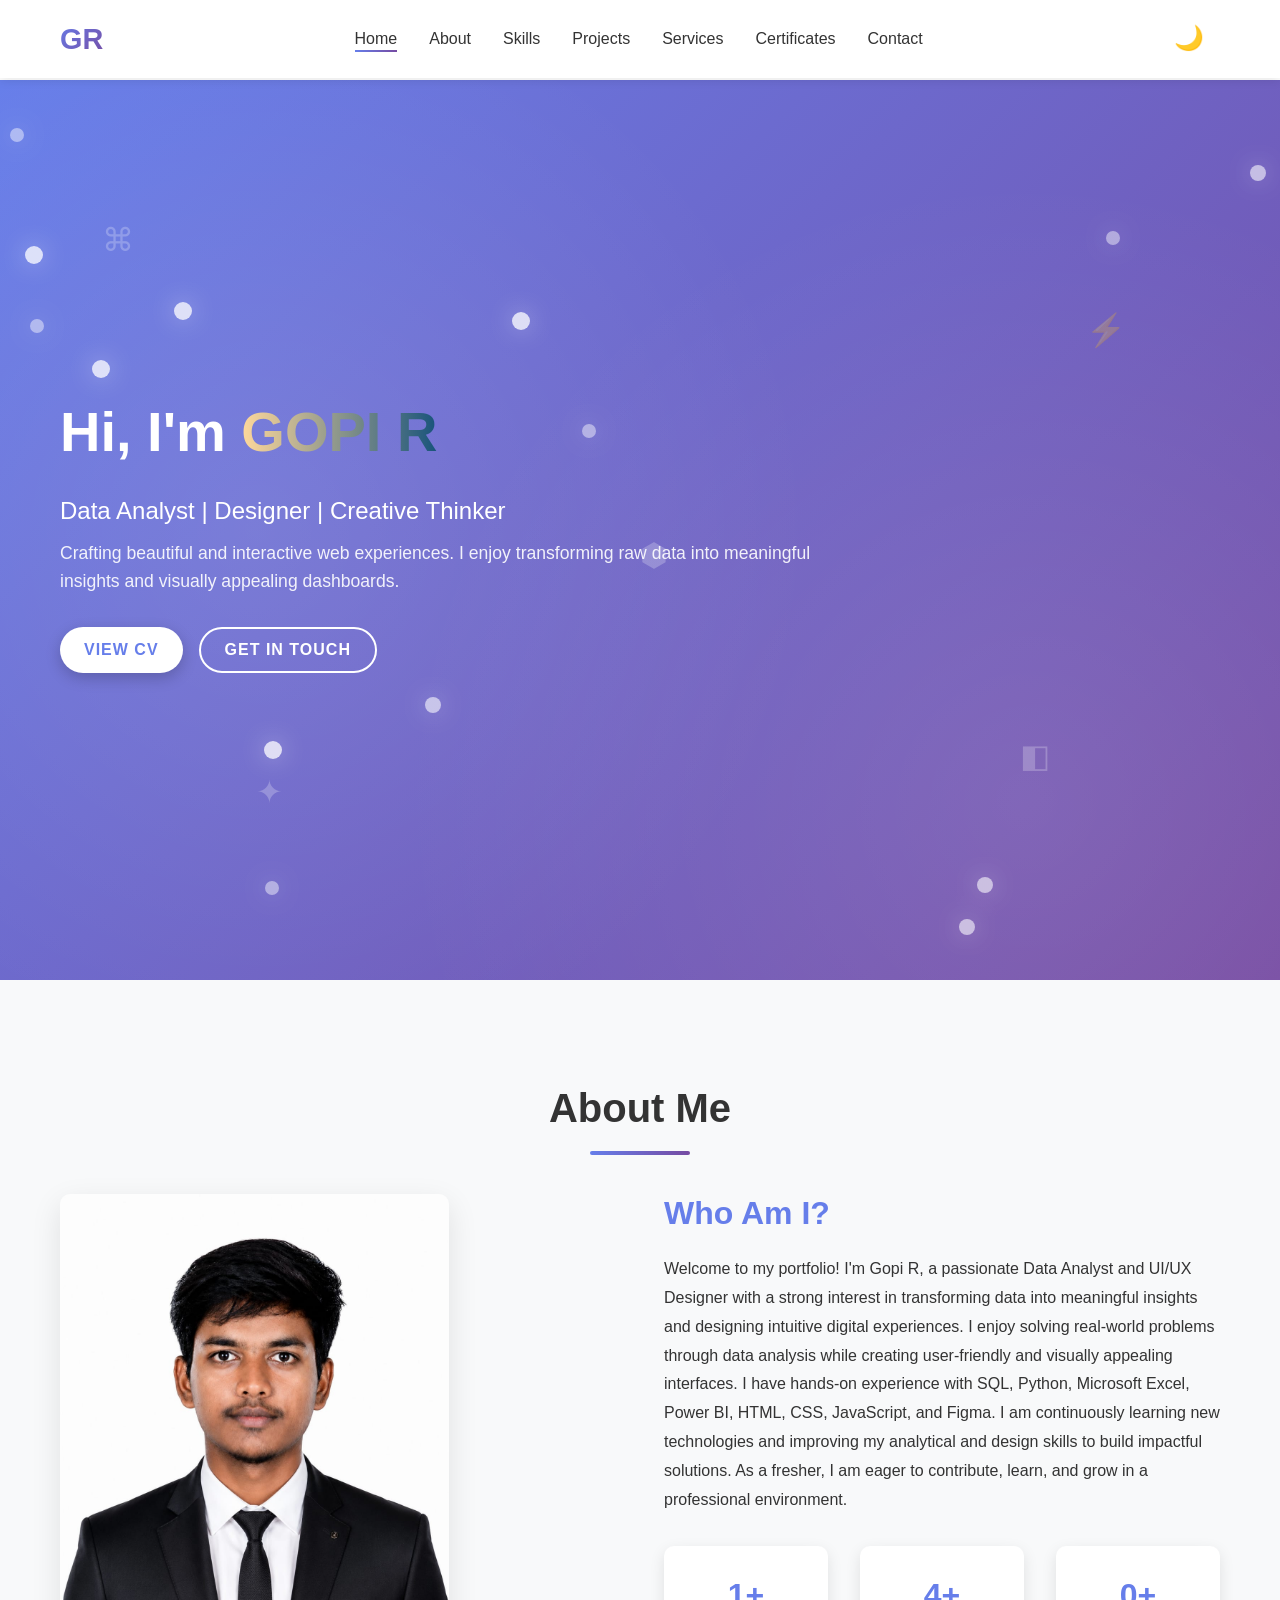
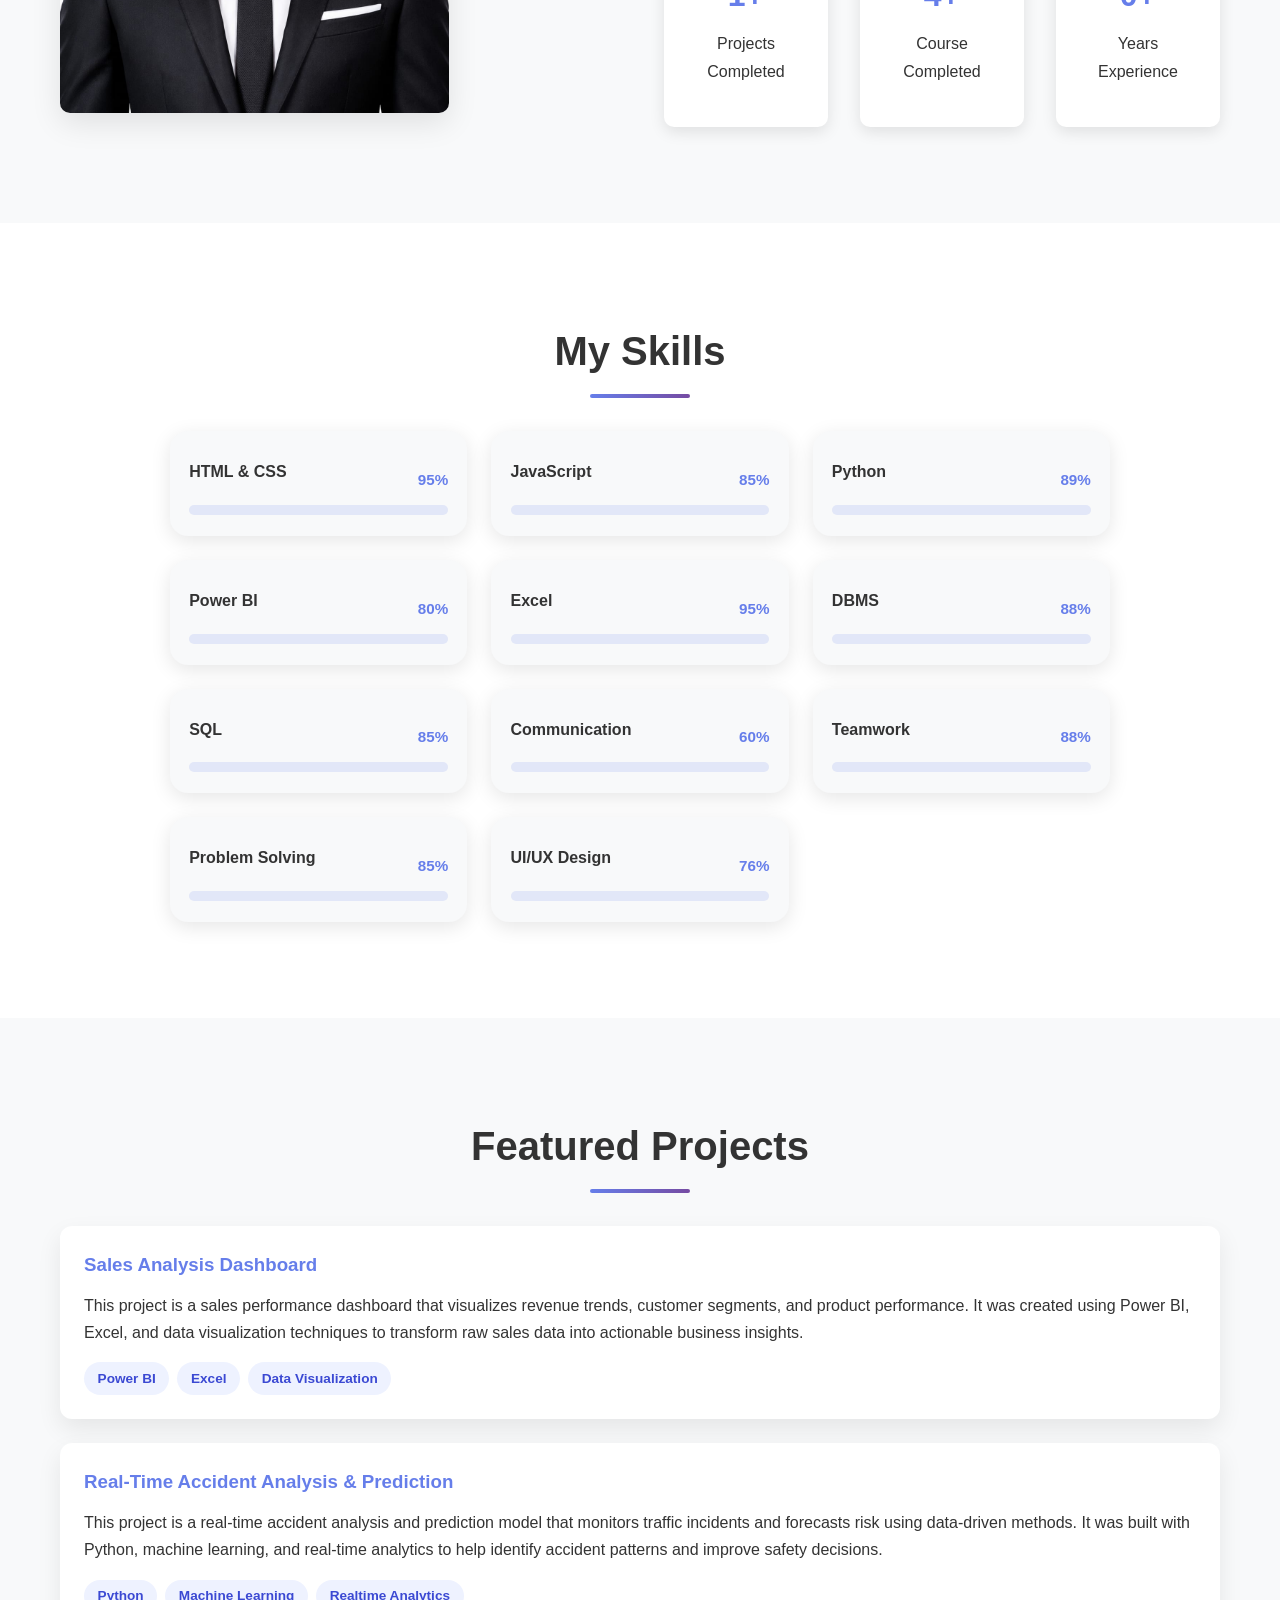
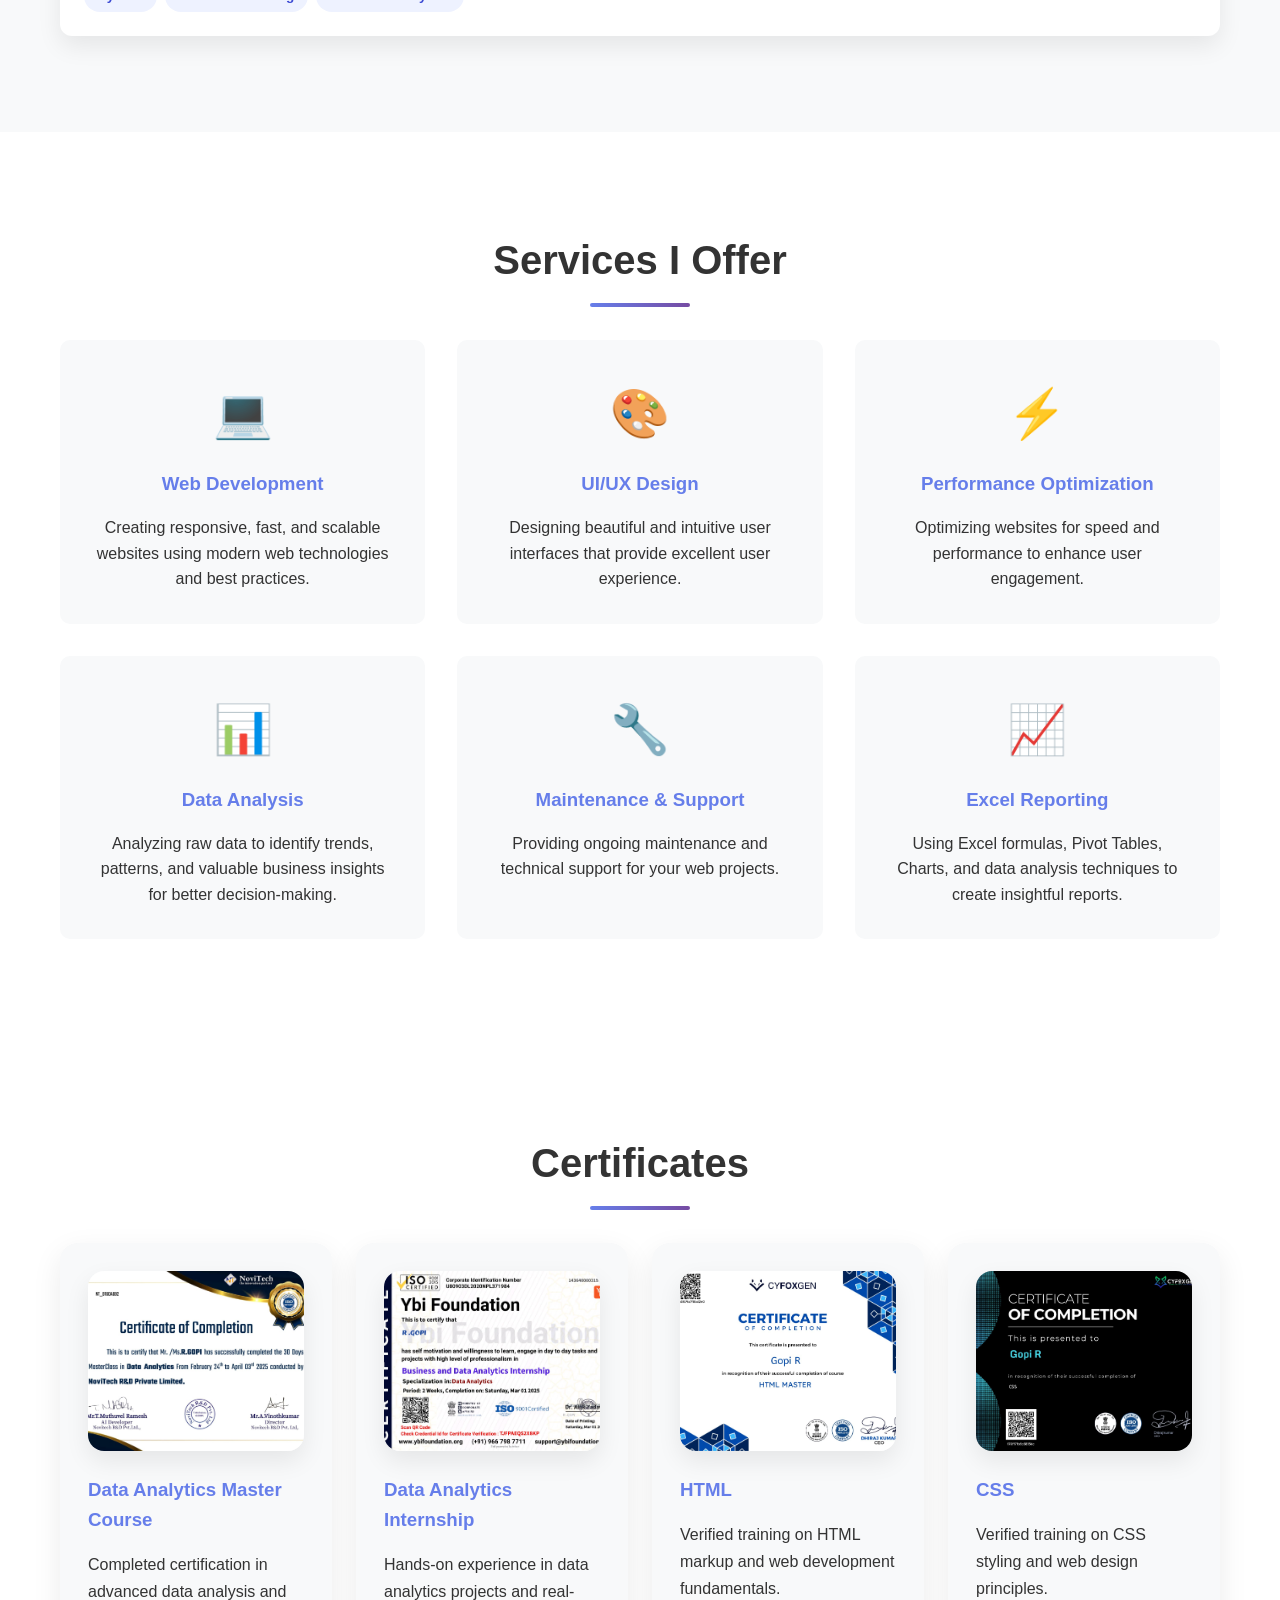
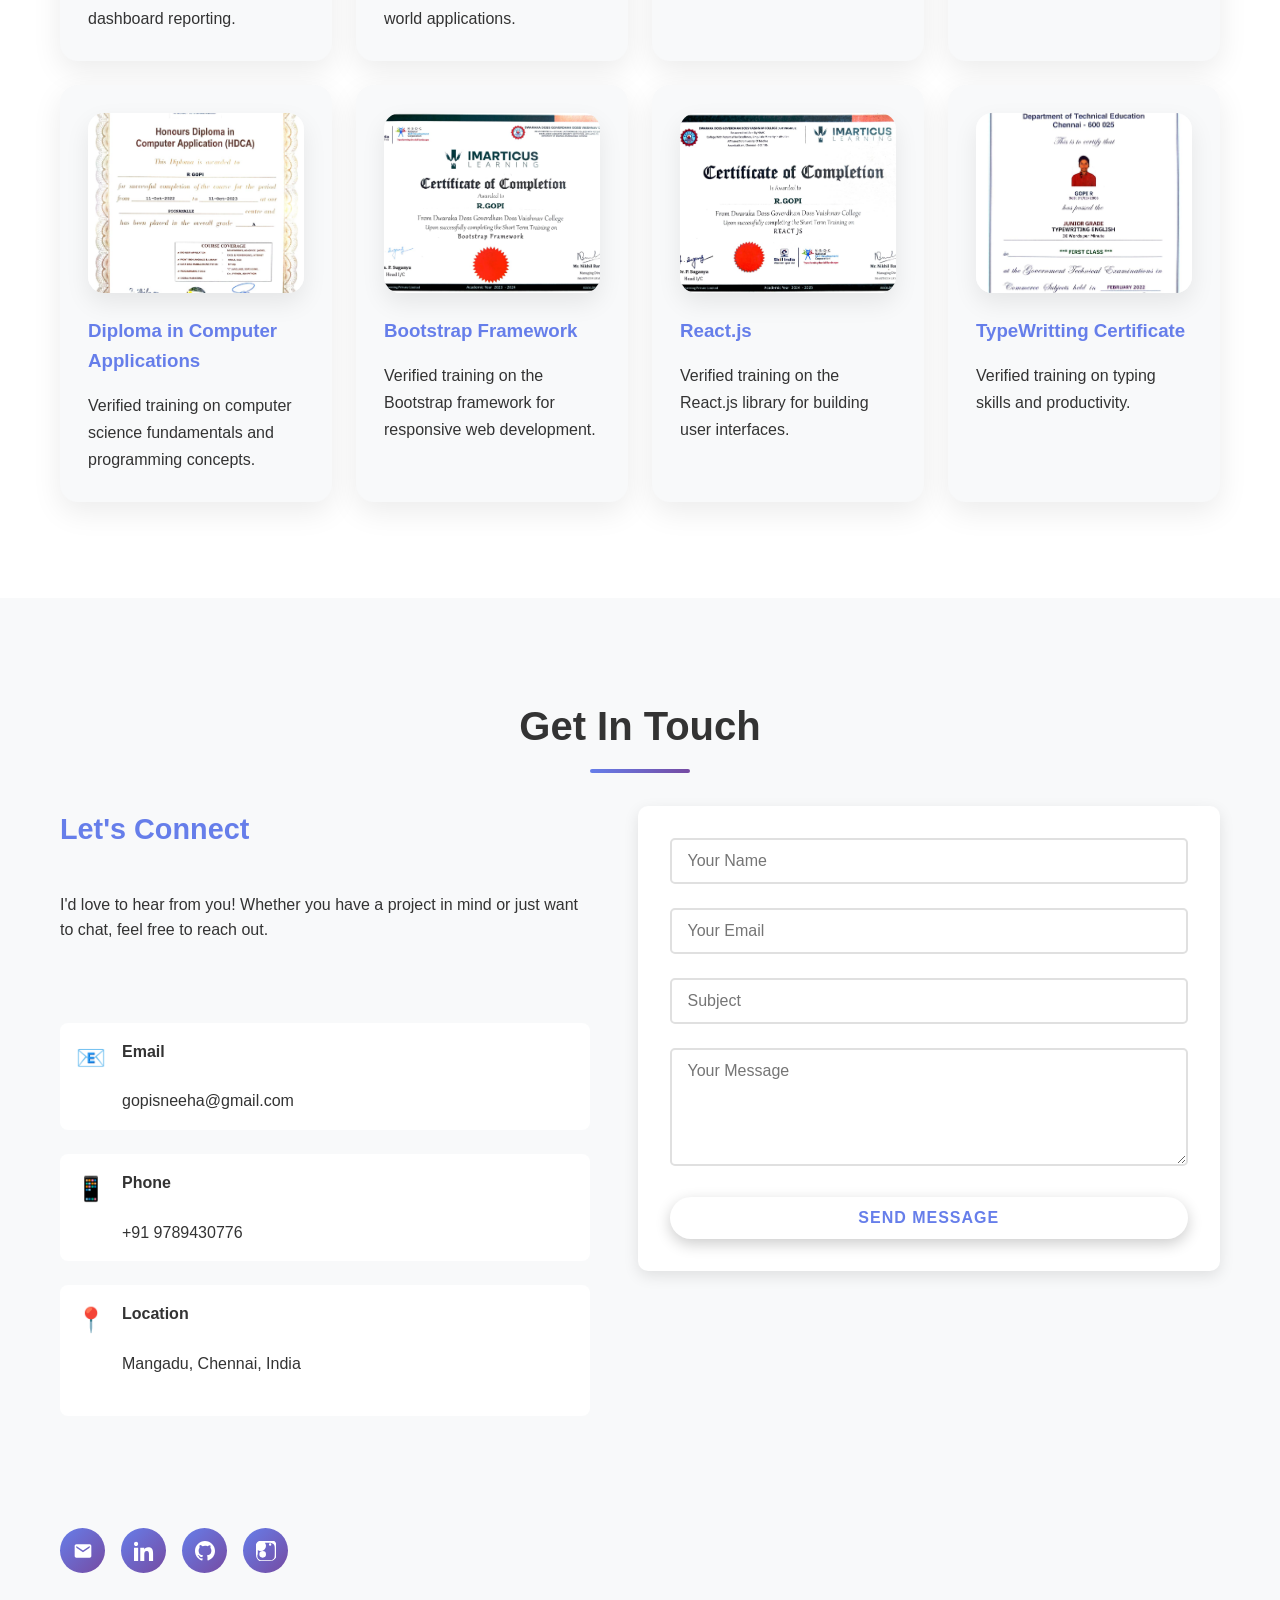
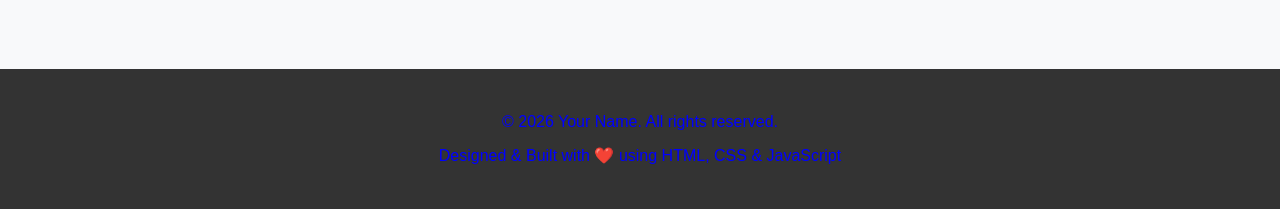
==== commit 05e0d18f: "Update index.html" ====
--- a/index.html
+++ b/index.html
@@ -374,7 +374,7 @@
                                 <path d="M20 4H4C2.9 4 2 4.9 2 6v12c0 1.1.9 2 2 2h16c1.1 0 2-.9 2-2V6c0-1.1-.9-2-2-2zm0 4.2l-8 5.3-8-5.3V6l8 5.3L20 6v2.2z"/>
                             </svg>
                         </a>
-                        <a href="https://www.linkedin.com/in/Gopi R" target="_blank" rel="noopener noreferrer" class="social-link" title="LinkedIn">
+                        <a href="https://www.linkedin.com/in/gopi r" target="_blank" rel="noopener noreferrer" class="social-link" title="LinkedIn">
                             <svg viewBox="0 0 24 24" width="20" height="20" fill="currentColor" aria-hidden="true">
                                 <path d="M4.98 3.5C4.98 4.88 3.88 6 2.5 6S0 4.88 0 3.5 1.12 1 2.5 1s2.48 1.12 2.48 2.5zM.02 8h4.96V24H.02V8zm7.49 0h4.75v2.18h.07c.66-1.25 2.27-2.57 4.67-2.57 4.99 0 5.91 3.28 5.91 7.55V24h-4.96v-7.8c0-1.86-.03-4.26-2.6-4.26-2.6 0-3 2.03-3 4.13V24H7.51V8z"/>
                             </svg>
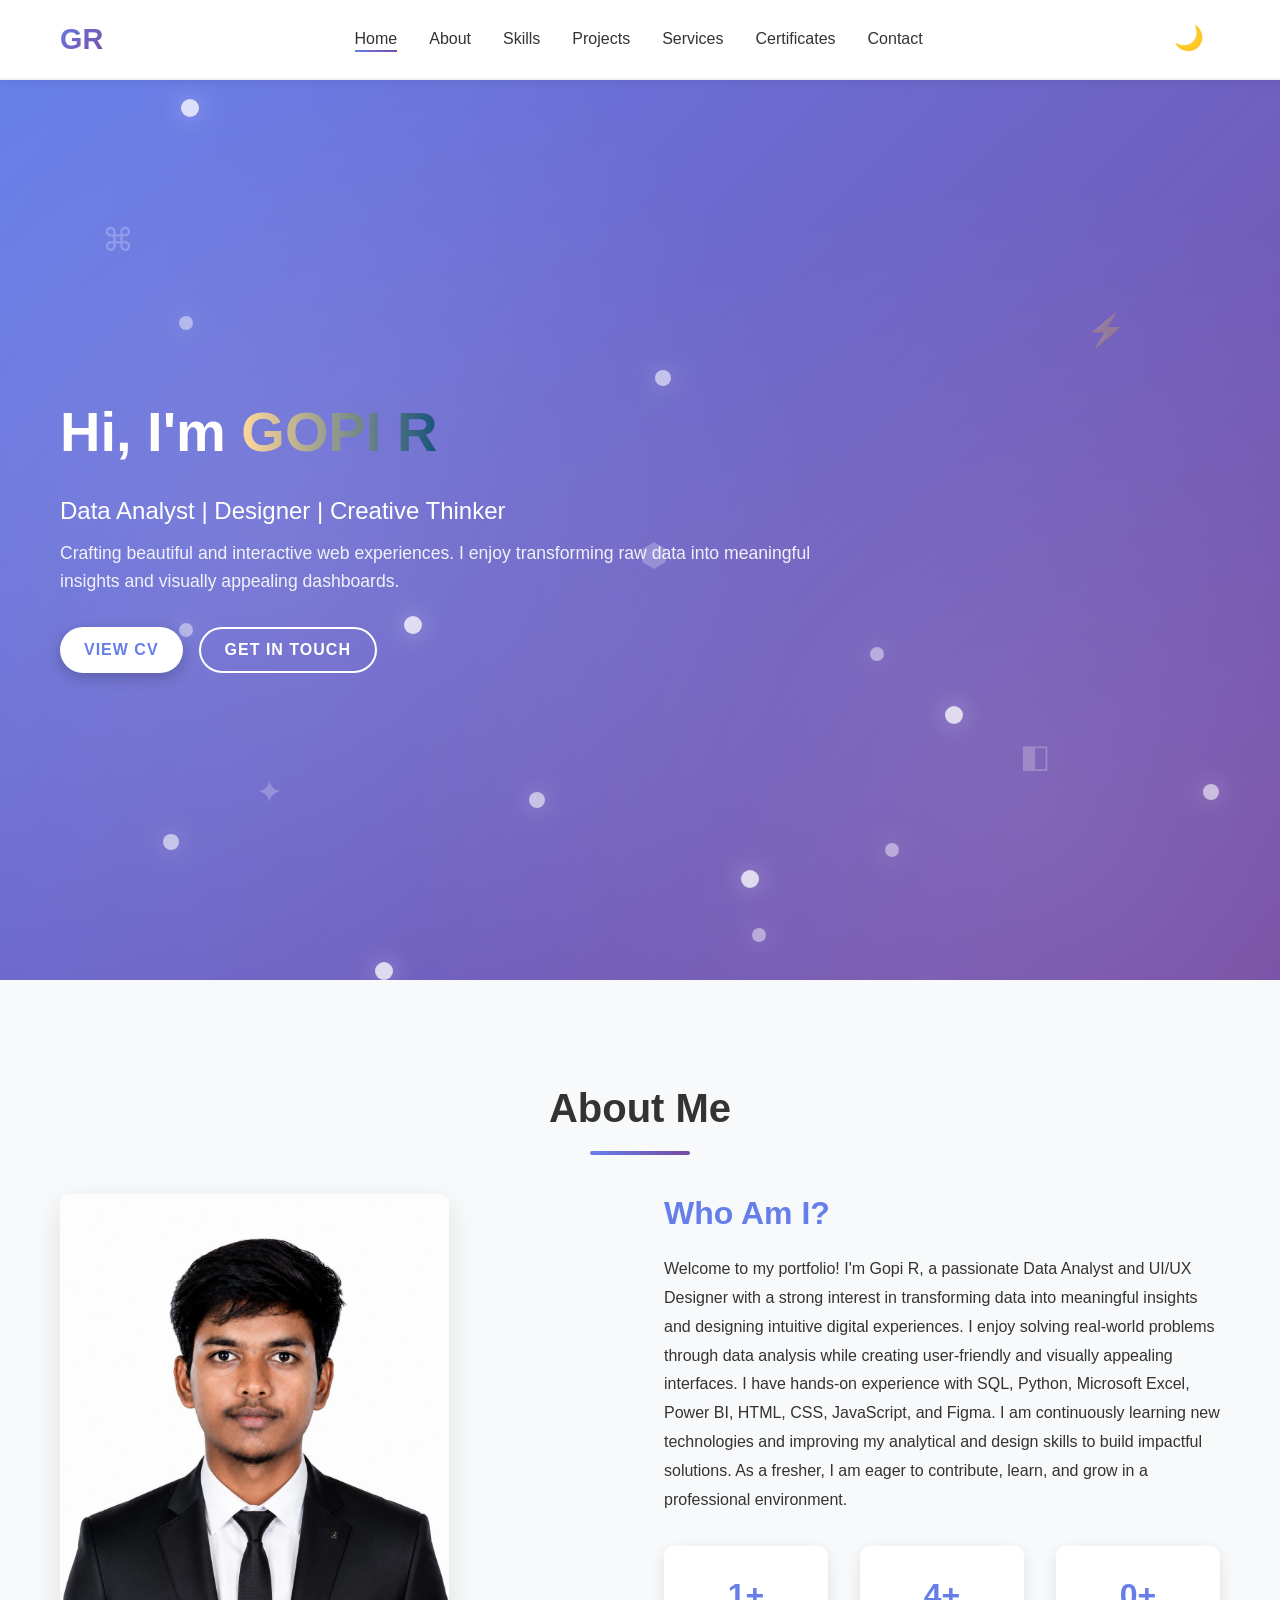
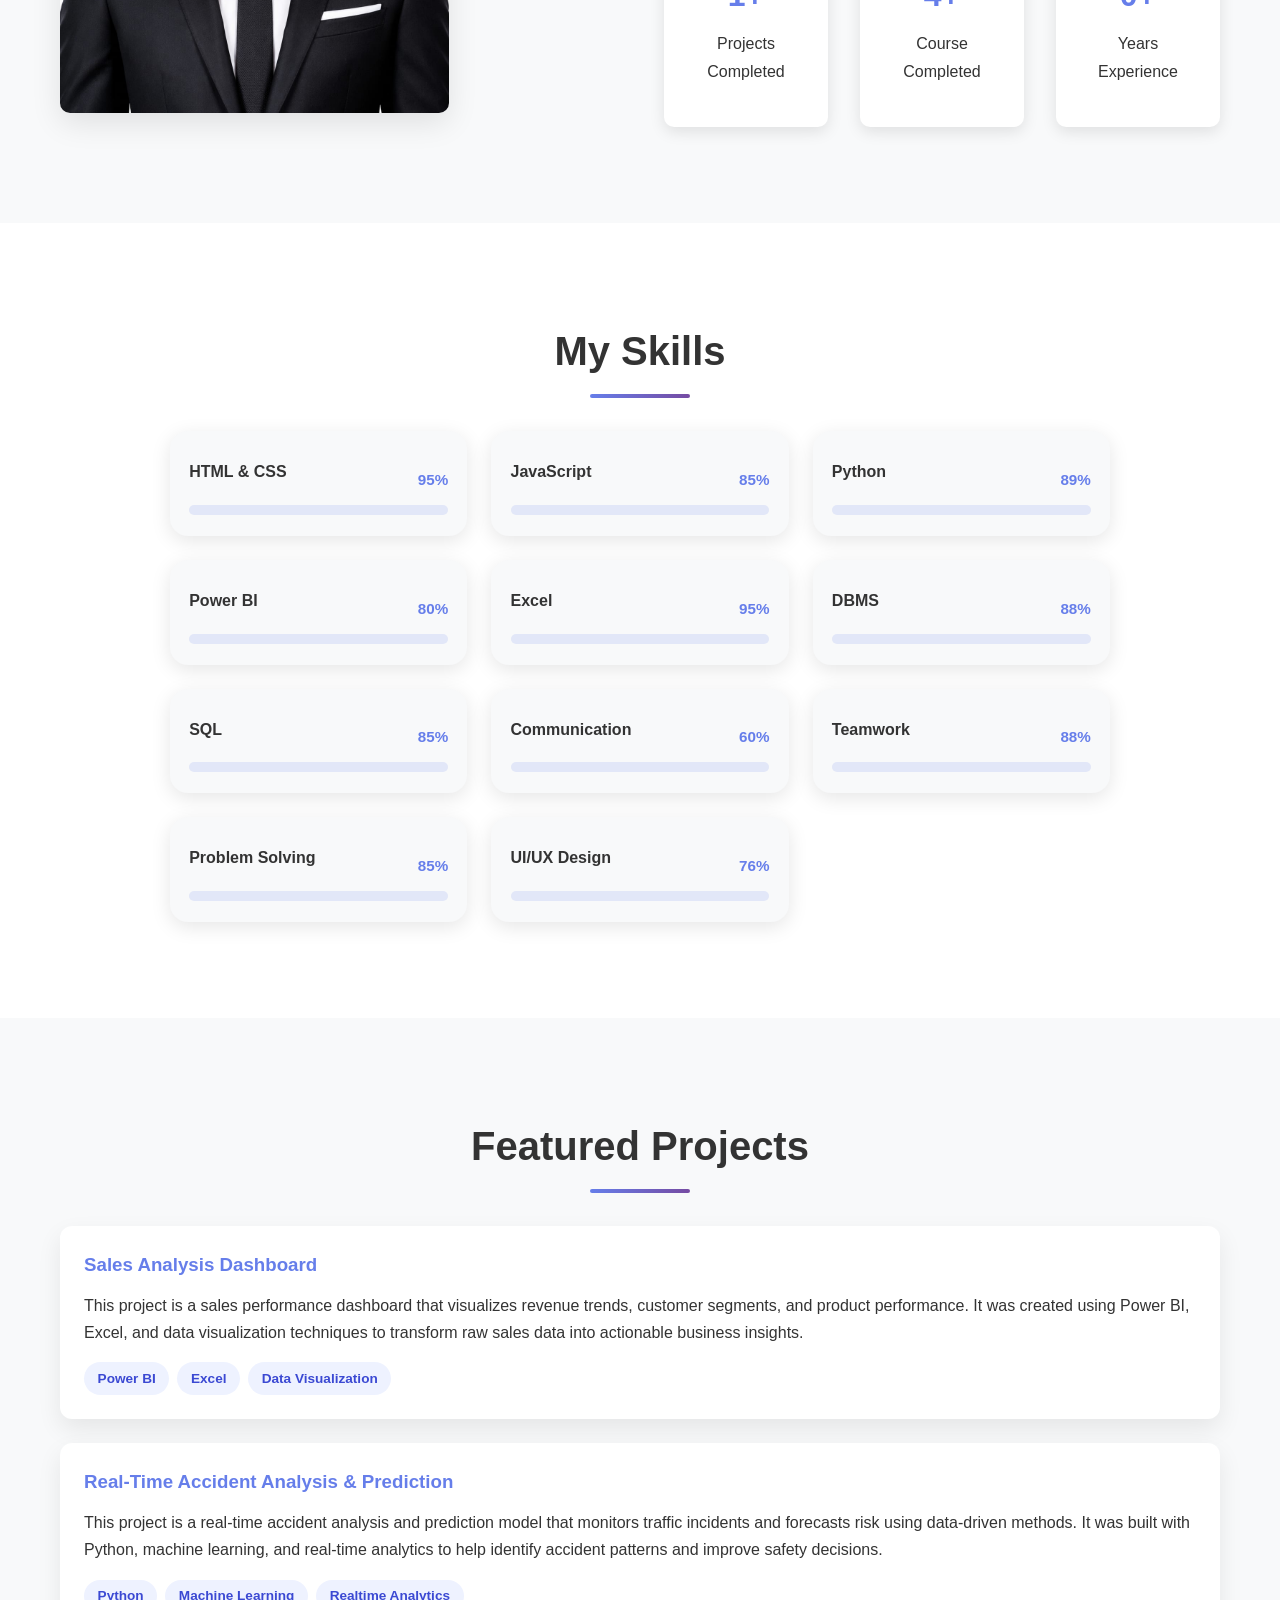
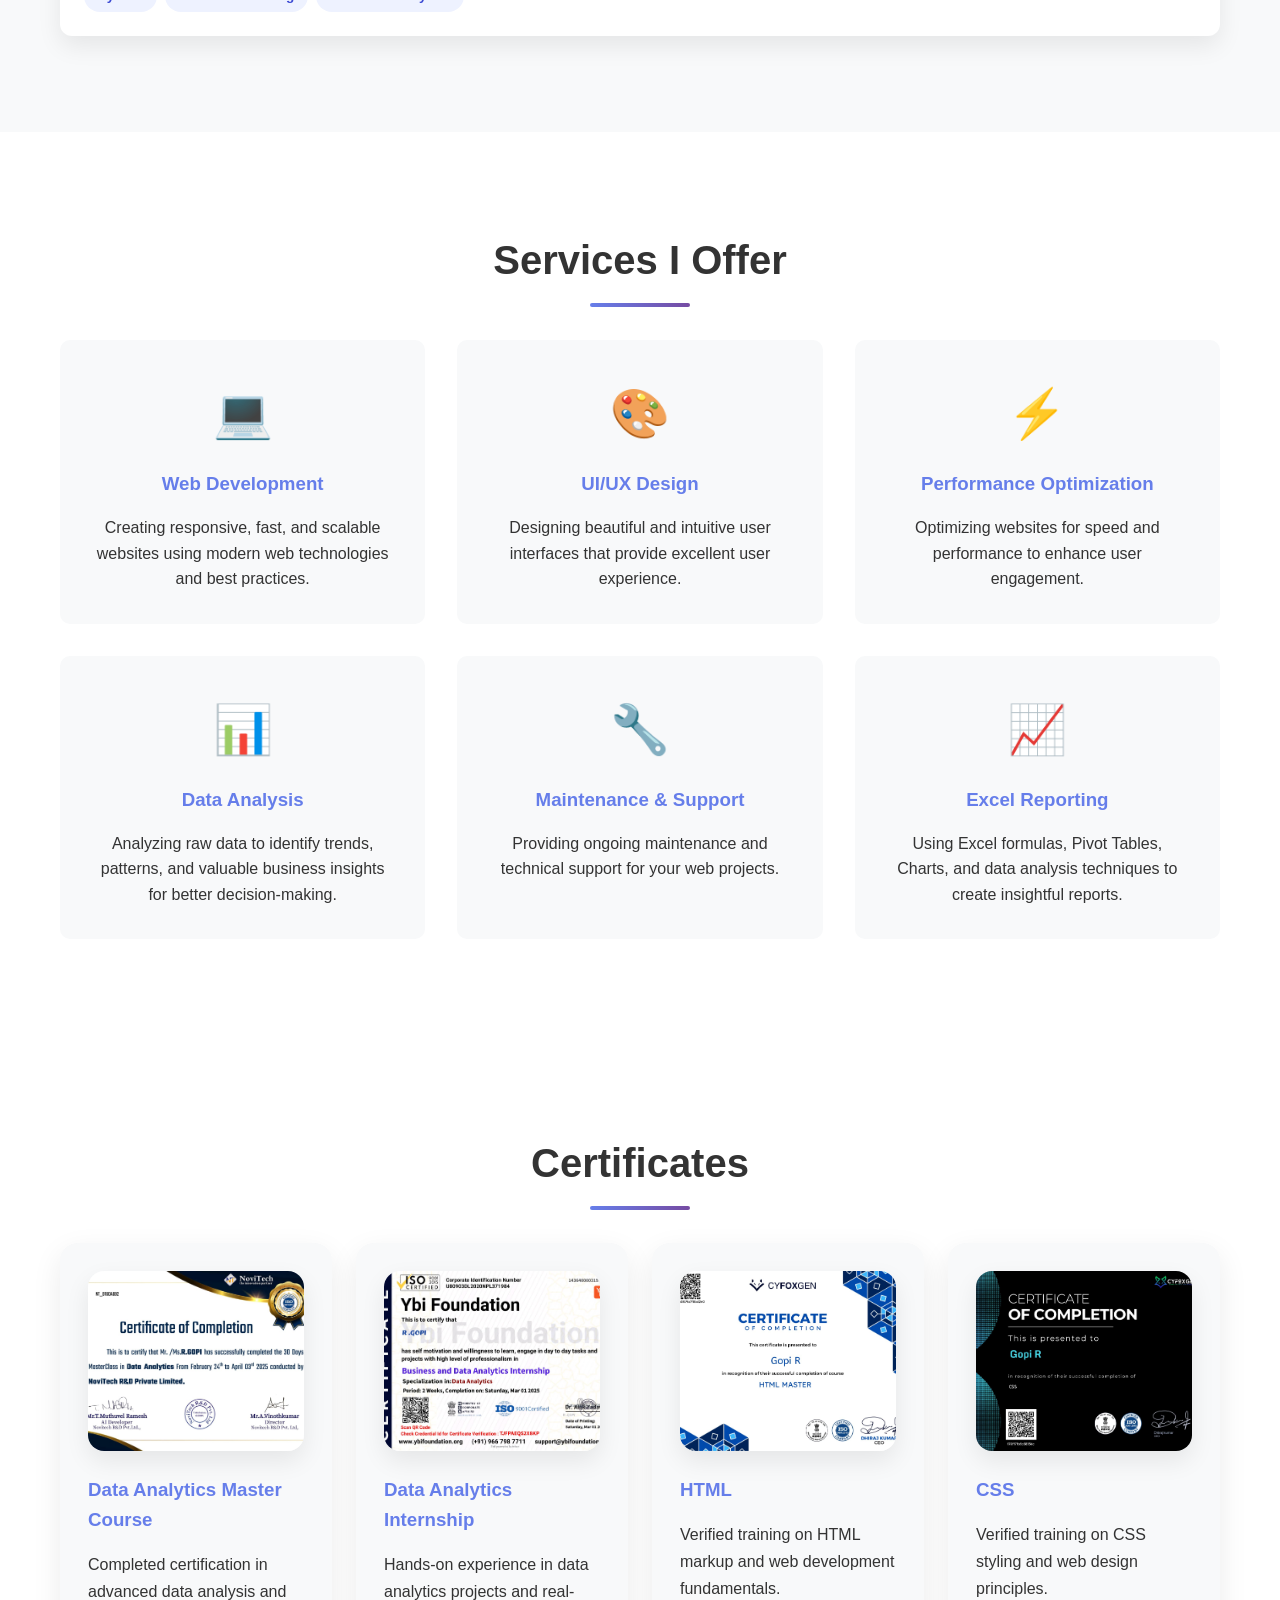
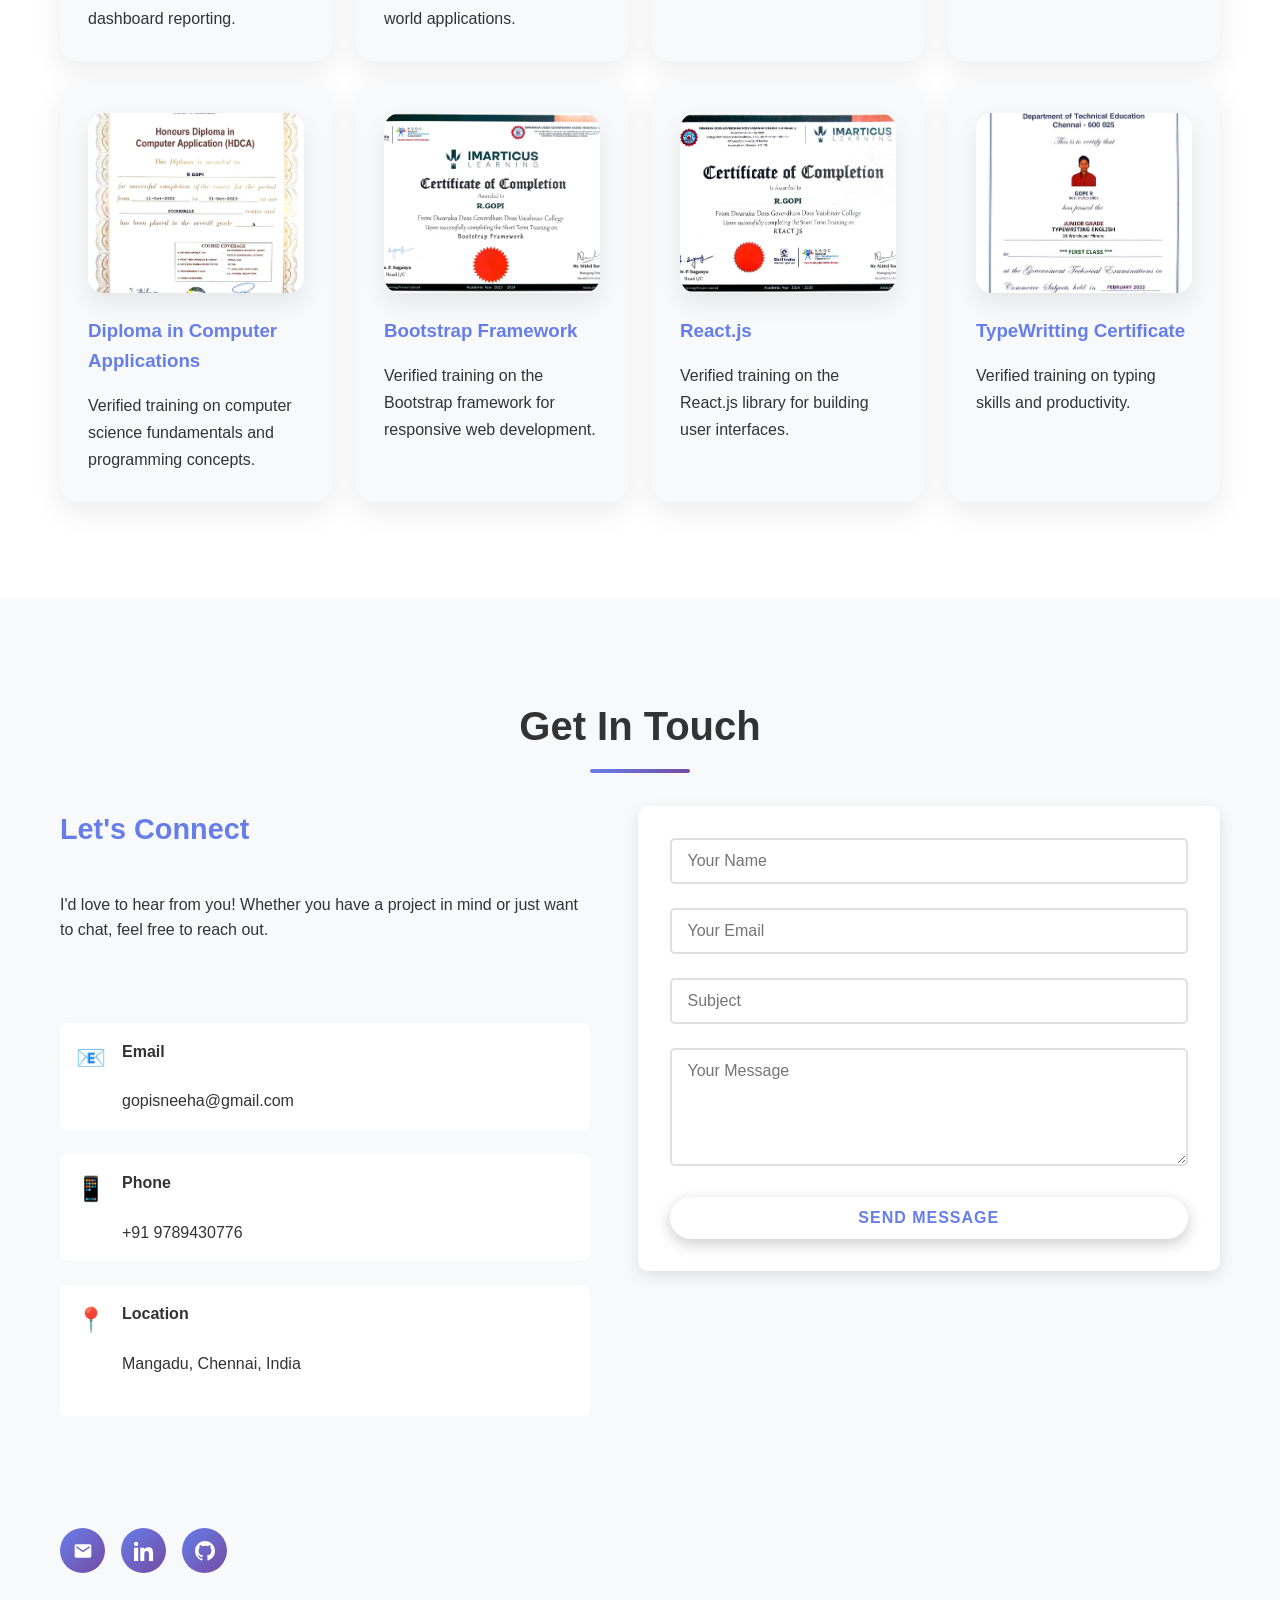
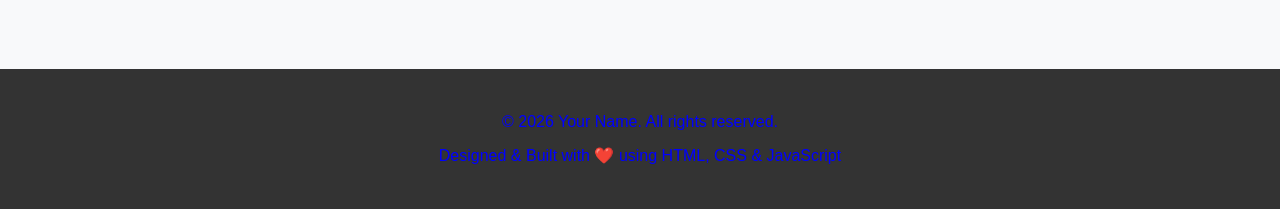
==== commit f91c6dcb: "Update index.html" ====
--- a/index.html
+++ b/index.html
@@ -374,7 +374,7 @@
                                 <path d="M20 4H4C2.9 4 2 4.9 2 6v12c0 1.1.9 2 2 2h16c1.1 0 2-.9 2-2V6c0-1.1-.9-2-2-2zm0 4.2l-8 5.3-8-5.3V6l8 5.3L20 6v2.2z"/>
                             </svg>
                         </a>
-                        <a href="https://www.linkedin.com/in/gopi r" target="_blank" rel="noopener noreferrer" class="social-link" title="LinkedIn">
+                        <a href="https://www.linkedin.com/in/gopi-r" target="_blank" rel="noopener noreferrer" class="social-link" title="LinkedIn">
                             <svg viewBox="0 0 24 24" width="20" height="20" fill="currentColor" aria-hidden="true">
                                 <path d="M4.98 3.5C4.98 4.88 3.88 6 2.5 6S0 4.88 0 3.5 1.12 1 2.5 1s2.48 1.12 2.48 2.5zM.02 8h4.96V24H.02V8zm7.49 0h4.75v2.18h.07c.66-1.25 2.27-2.57 4.67-2.57 4.99 0 5.91 3.28 5.91 7.55V24h-4.96v-7.8c0-1.86-.03-4.26-2.6-4.26-2.6 0-3 2.03-3 4.13V24H7.51V8z"/>
                             </svg>
@@ -384,11 +384,7 @@
                                 <path d="M12 0C5.37 0 0 5.37 0 12c0 5.3 3.438 9.8 8.205 11.385.6.11.82-.26.82-.577 0-.286-.01-1.04-.015-2.04-3.338.724-4.042-1.61-4.042-1.61-.546-1.385-1.333-1.754-1.333-1.754-1.09-.745.082-.73.082-.73 1.205.085 1.84 1.236 1.84 1.236 1.07 1.835 2.806 1.305 3.492.998.108-.775.42-1.305.763-1.605-2.665-.305-5.467-1.335-5.467-5.93 0-1.31.467-2.38 1.235-3.22-.125-.305-.535-1.53.115-3.185 0 0 1.005-.322 3.295 1.23A11.48 11.48 0 0112 5.8c1.02.005 2.045.14 3.005.41 2.285-1.555 3.29-1.23 3.29-1.23.655 1.655.245 2.88.12 3.185.77.84 1.235 1.91 1.235 3.22 0 4.61-2.805 5.625-5.475 5.92.43.37.815 1.095.815 2.21 0 1.595-.015 2.88-.015 3.27 0 .32.21.695.825.575C20.565 21.795 24 17.295 24 12c0-6.63-5.37-12-12-12z"/>
                             </svg>
                         </a>
-                        <a href="https://www.instagram.com/SilentNova_31" target="_blank" rel="noopener noreferrer" class="social-link" title="Instagram">
-                            <svg viewBox="0 0 24 24" width="20" height="20" fill="currentColor" aria-hidden="true">
-                                <path d="M12 2.163c3.204 0 3.584.012 4.85.07 1.17.055 1.97.24 2.428.403a4.92 4.92 0 011.675 1.092 4.92 4.92 0 011.093 1.675c.163.458.348 1.258.403 2.428.058 1.266.07 1.646.07 4.85s-.012 3.584-.07 4.85c-.055 1.17-.24 1.97-.403 2.428a4.92 4.92 0 01-1.092 1.675 4.92 4.92 0 01-1.675 1.093c-.458.163-1.258.348-2.428.403-1.266.058-1.646.07-4.85.07s-3.584-.012-4.85-.07c-1.17-.055-1.97-.24-2.428-.403a4.92 4.92 0 01-1.675-1.092 4.92 4.92 0 01-1.093-1.675c-.163-.458-.348-1.258-.403-2.428C2.175 15.747 2.163 15.367 2.163 12s.012-3.584.07-4.85c.055-1.17.24-1.97.403-2.428a4.92 4.92 0 011.092-1.675 4.92 4.92 0 011.675-1.093c.458-.163 1.258-.348 2.428-.403C8.417 2.175 8.797 2.163 12 2.163zm0-2.163C8.735 0 8.332.012 7.053.07 5.772.127 4.7.317 3.803.707 2.902 1.096 2.14 1.673 1.467 2.347.793 3.02.216 3.782-.174 4.683c-.39.897-.58 1.969-.637 3.25C-.012 8.332 0 8.735 0 12s.012 3.668.07 4.947c.057 1.281.247 2.353.637 3.25.39.901.967 1.663 1.64 2.336.673.673 1.435 1.25 2.336 1.64.897.39 1.969.58 3.25.637C8.332 23.988 8.735 24 12 24s3.668-.012 4.947-.07c1.281-.057 2.353-.247 3.25-.637.901-.39 1.663-.967 2.336-1.64.673-.673 1.25-1.435 1.64-2.336.39-.897.58-1.969.637-3.25.058-1.279.07-1.682.07-4.947s-.012-3.668-.07-4.947c-.057-1.281-.247-2.353-.637-3.25-.39-.901-.967-1.663-1.64-2.336-.673-.673-1.435-1.25-2.336-1.64C19.3.317 18.228.127 16.947.07 15.668.012 15.265 0 12 0zM12 5.838A6.162 6.162 0 105.838 12 6.169 6.169 0 0012 5.838zm0 10.163A3.998 3.998 0 118 12a3.998 3.998 0 014 4zm6.406-11.845a1.44 1.44 0 11-2.88 0 1.44 1.44 0 012.88 0z"/>
-                            </svg>
-                        </a>
+
                     </div>
                 </div>
 
